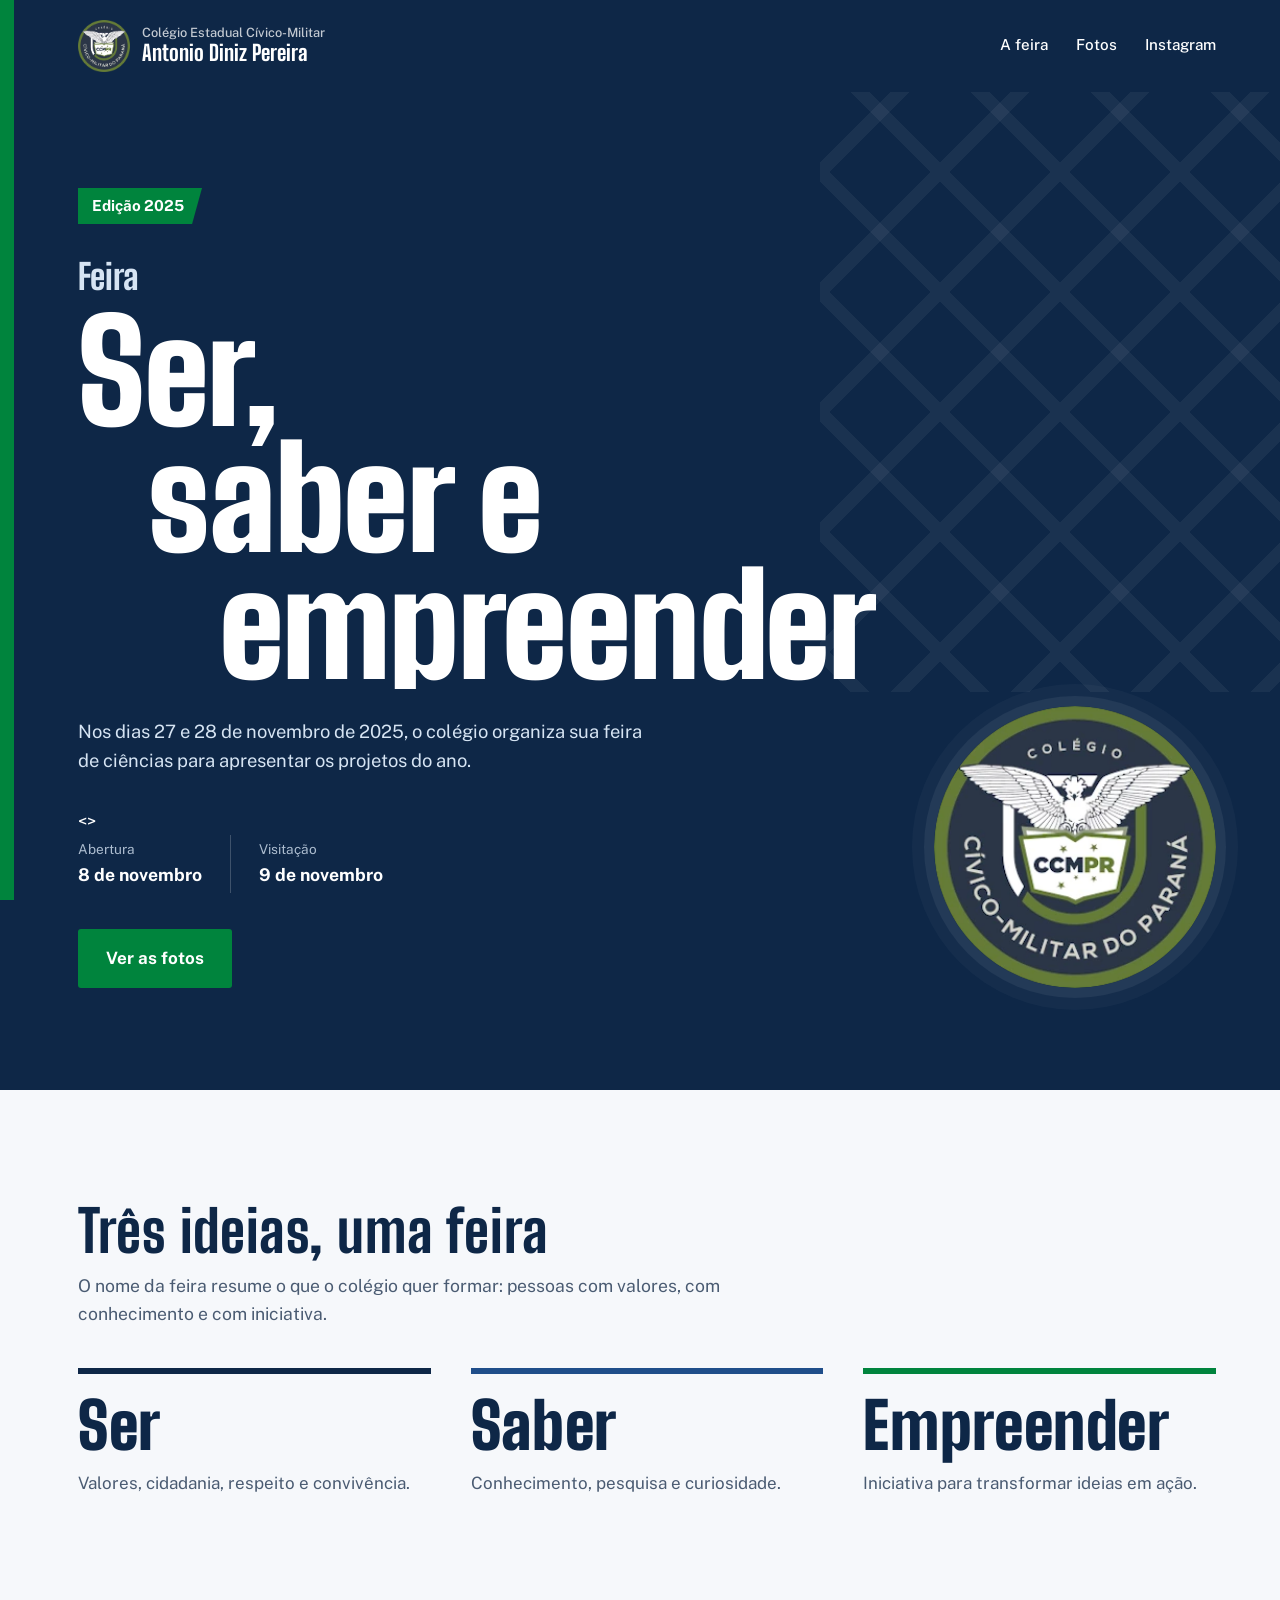
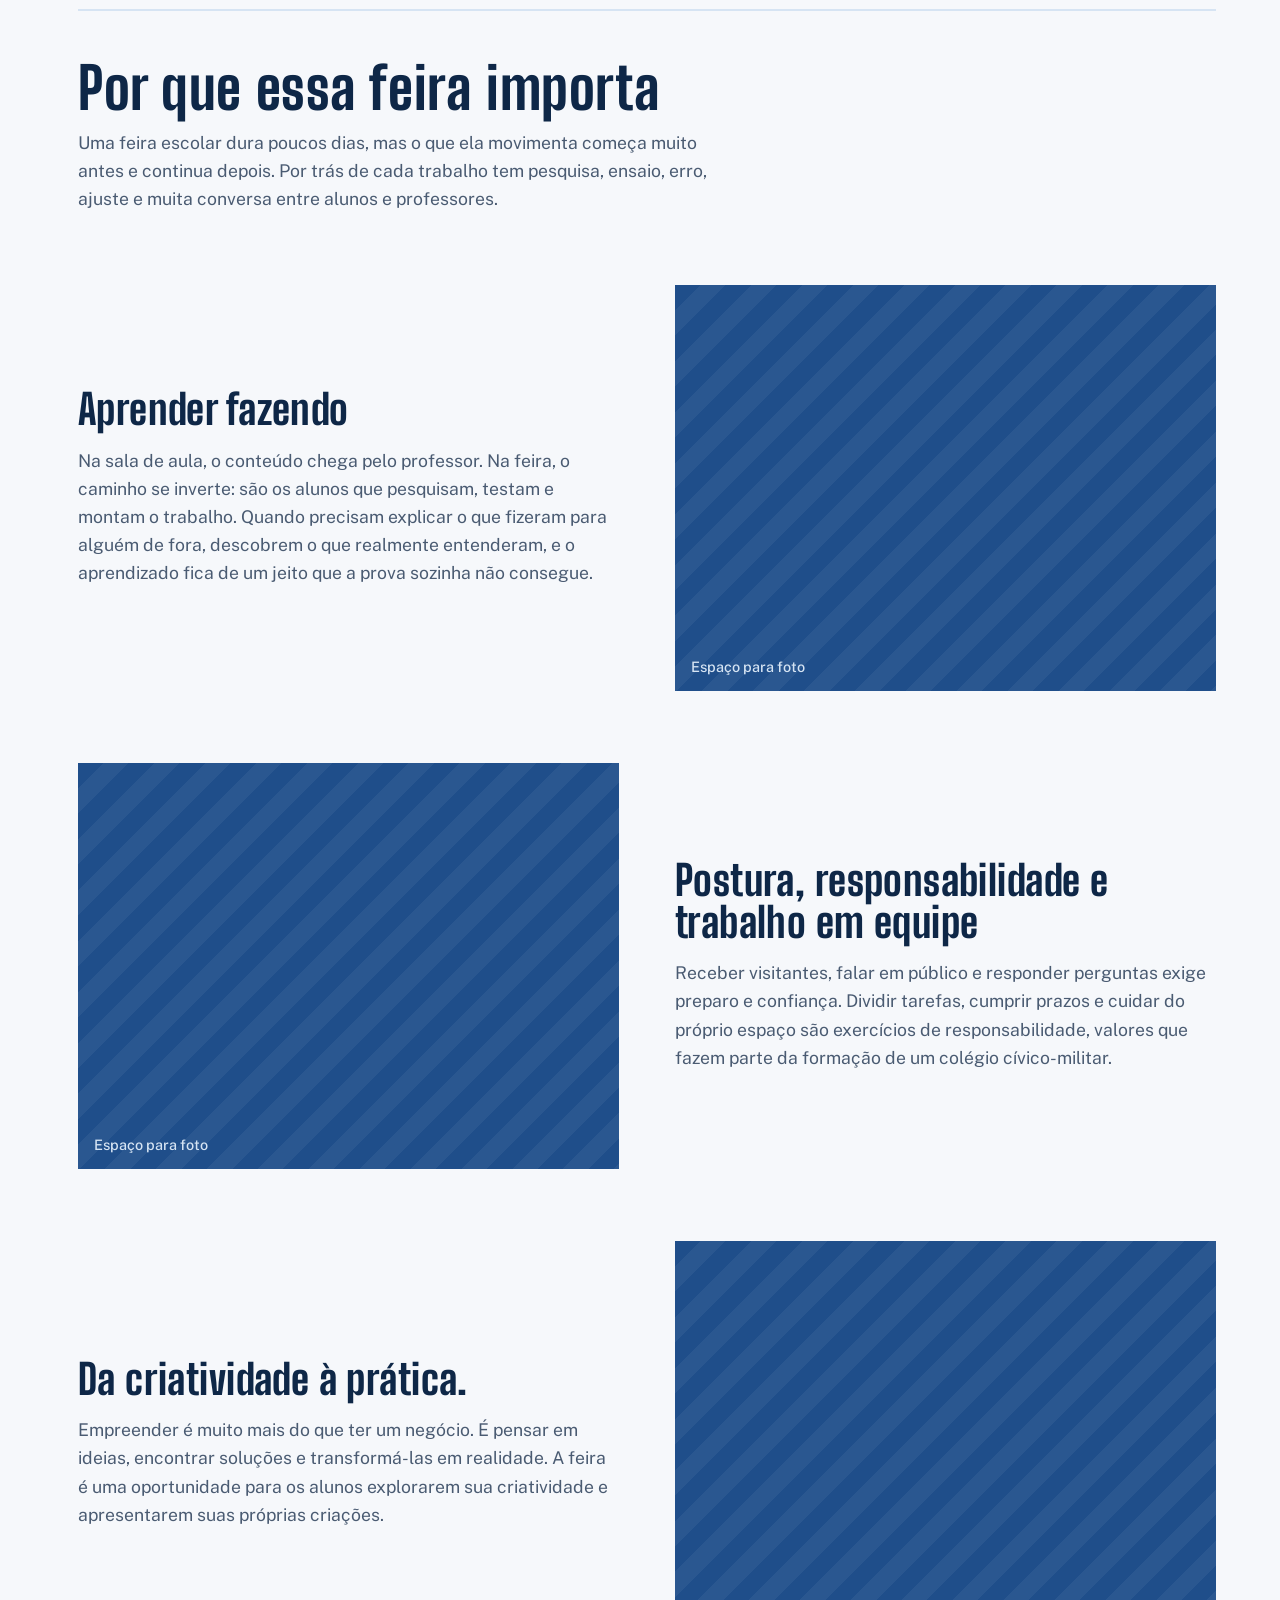
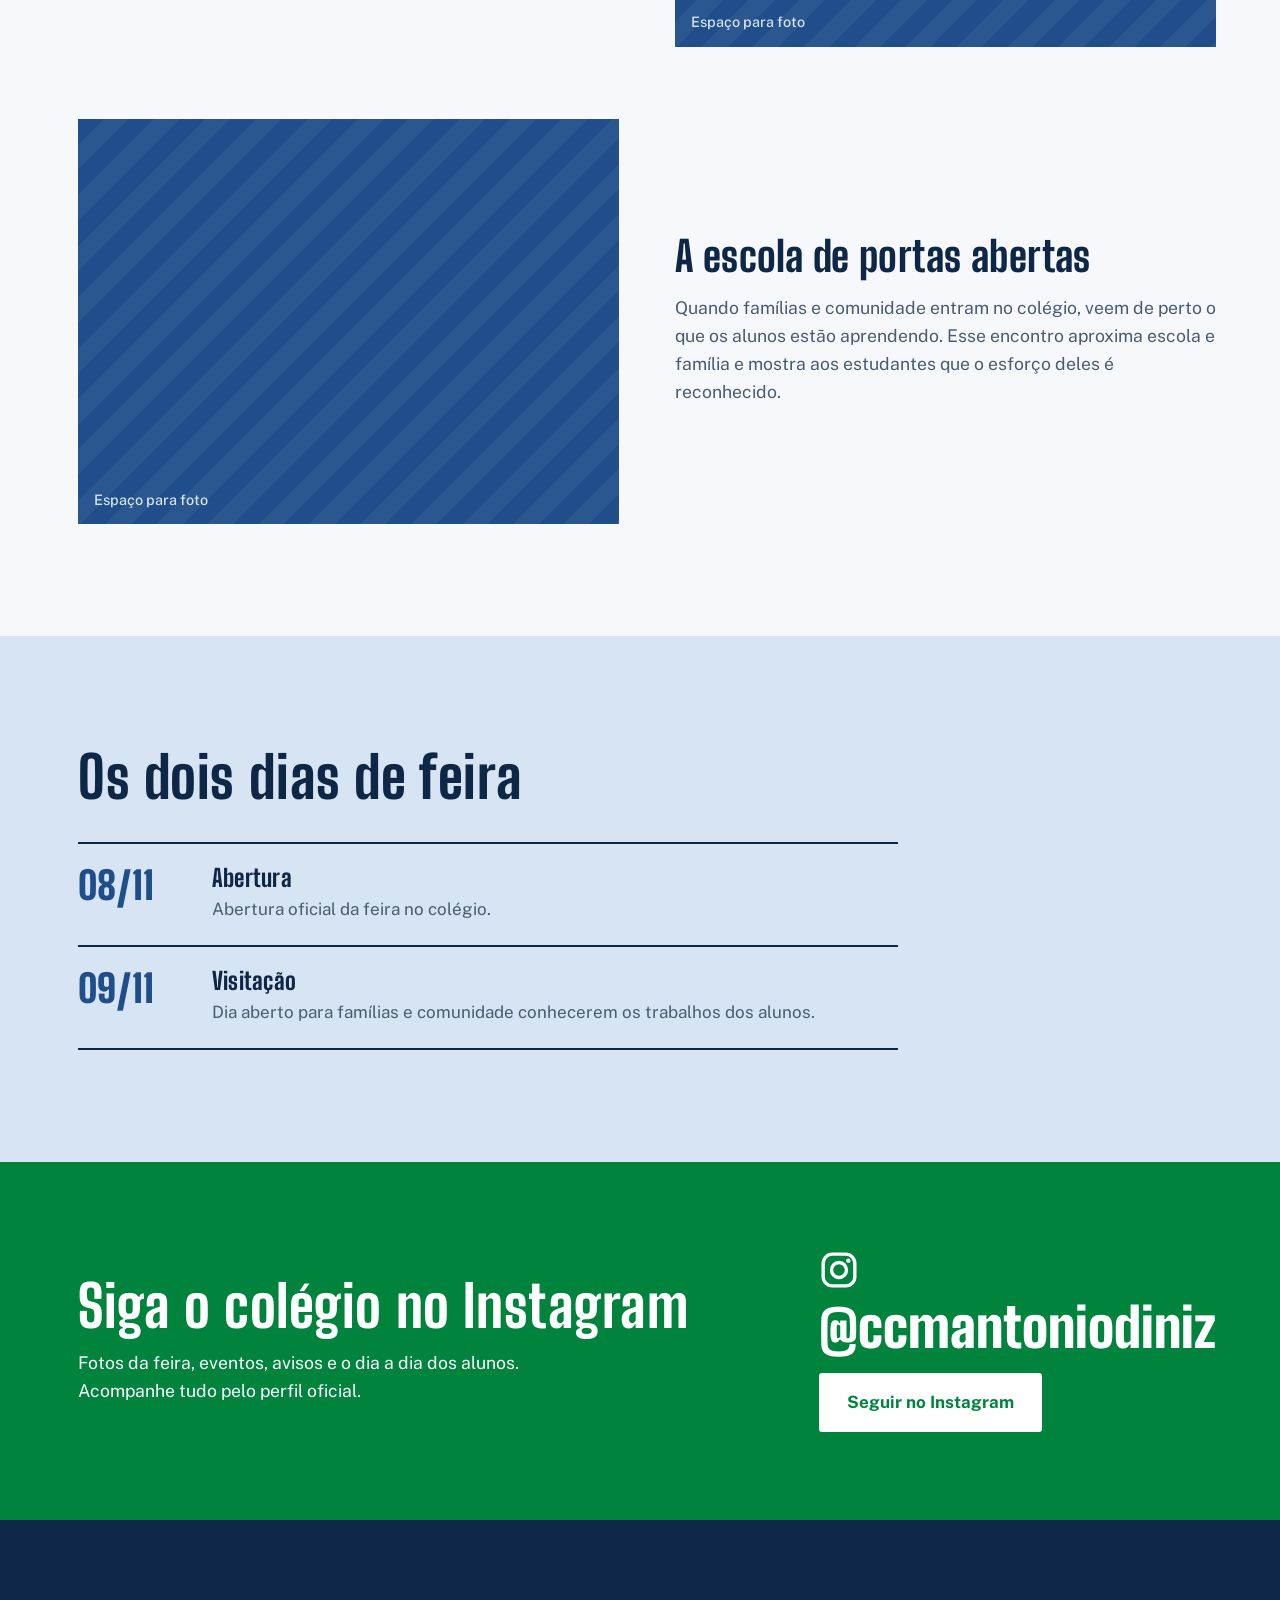
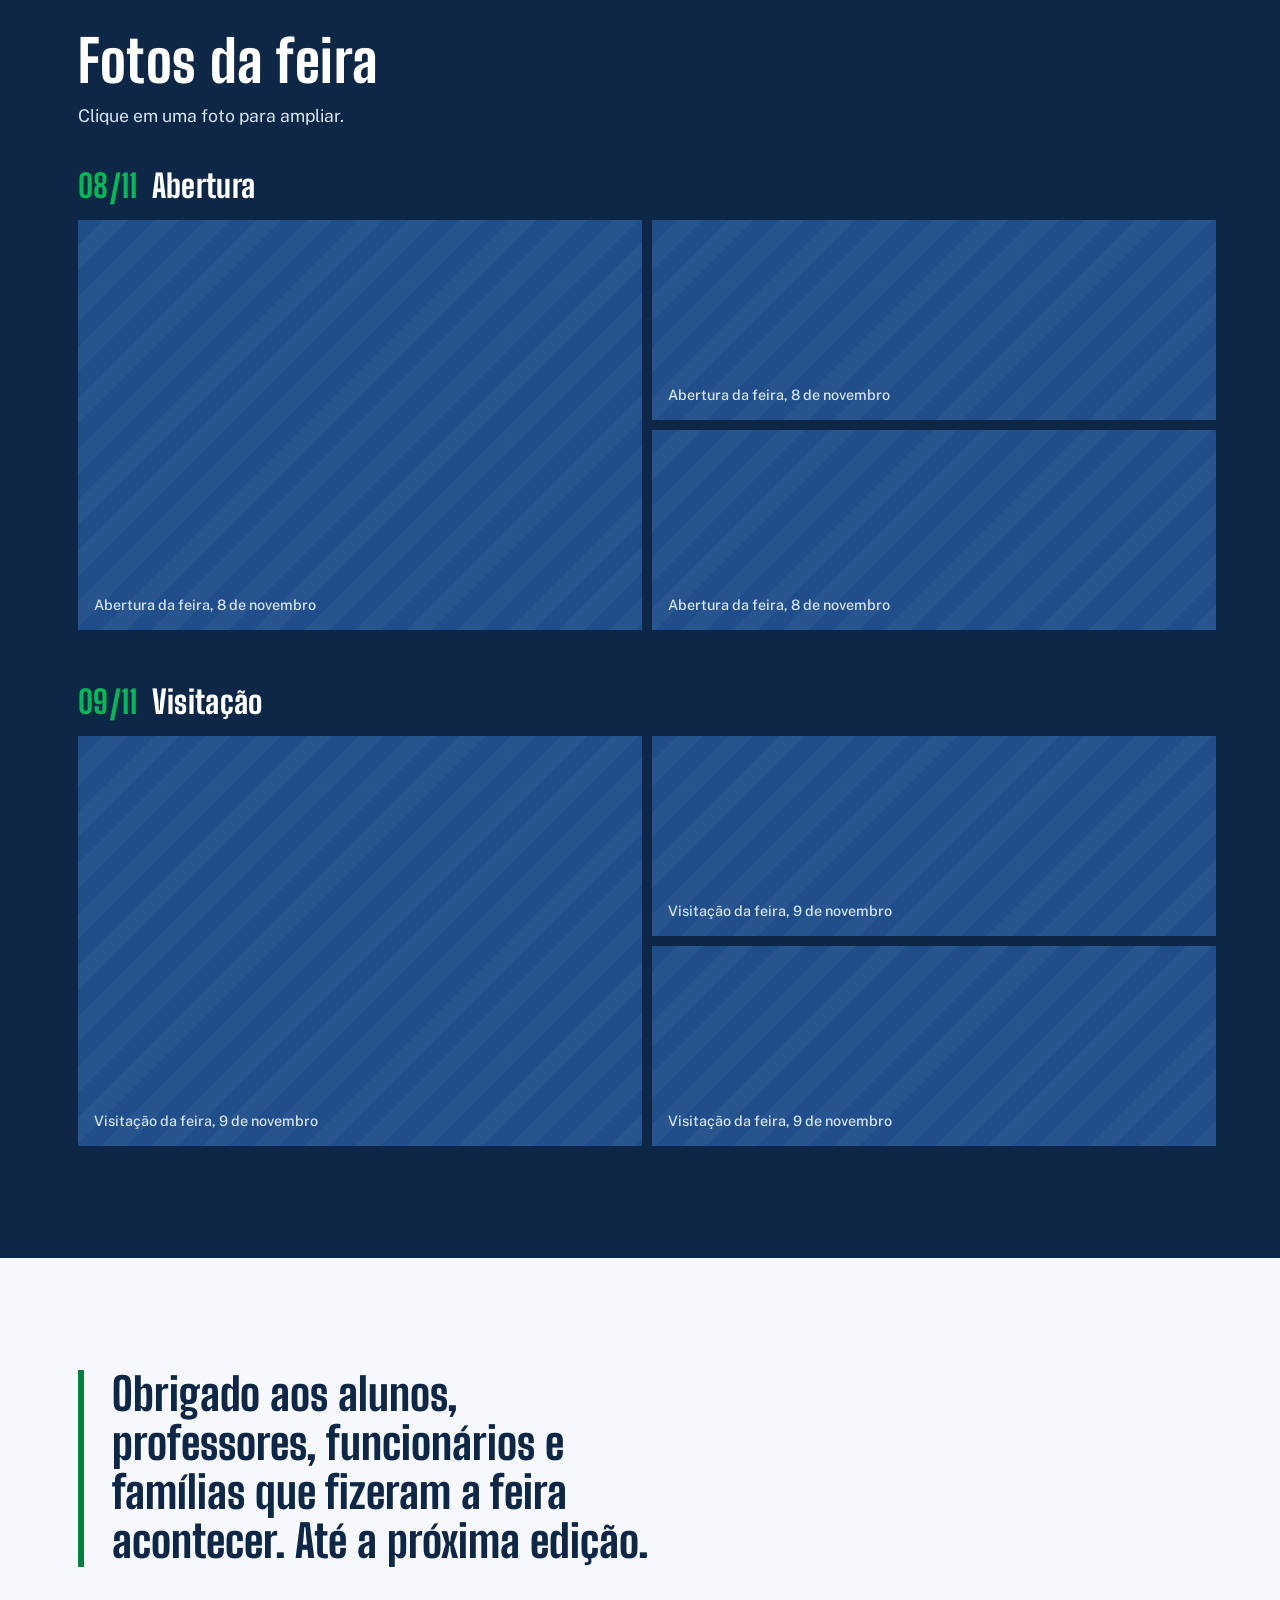
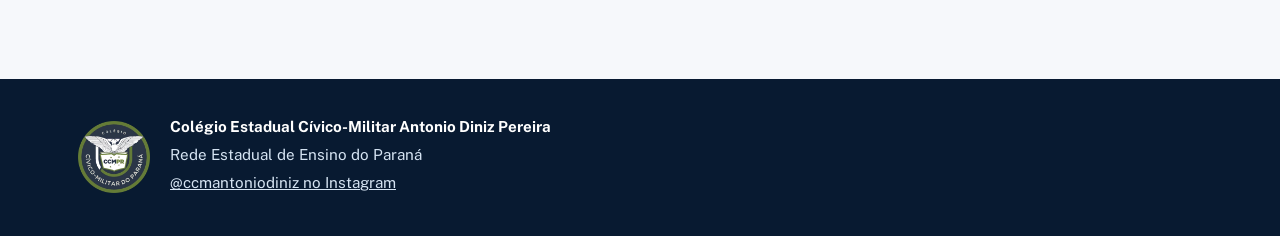
==== index.html @ 0d45ded7 "Merge pull request #6 from daniel22d/main alterei as linhas 103 e 104" ====
<!doctype html>
<html lang="pt-BR">
<head>
  <meta charset="utf-8">
  <meta name="viewport" content="width=device-width, initial-scale=1">
  <title>Feira Ser, Saber e Empreender 2025</title>
  <meta name="description" content="Fotos e memórias da Feira Ser, Saber e Empreender 2025 do Colégio Estadual Cívico-Militar Antonio Diniz Pereira, realizada em 8 e 9 de novembro.">
  <link rel="preconnect" href="https://fonts.googleapis.com">
  <link rel="preconnect" href="https://fonts.gstatic.com" crossorigin>
  <link href="https://fonts.googleapis.com/css2?family=Big+Shoulders+Display:wght@600;800;900&family=Public+Sans:wght@400;500;700&display=swap" rel="stylesheet">
  <link rel="icon" href="img/brasao.webp" type="image/webp">
  <link rel="stylesheet" href="style.css">
</head>
<body>

  <!-- Faixa verde lateral: a mesma da calça da farda -->
  <div class="faixa" aria-hidden="true"></div>

  <header class="topo">
    <a class="marca" href="#inicio">
      <img class="brasao" src="img/brasao.webp" alt="" width="52" height="52">
      <span class="marca-texto">
        <strong>Colégio Estadual Cívico-Militar</strong>
        <span>Antonio Diniz Pereira</span>
      </span>
    </a>
    <nav aria-label="Seções">
      <a href="#importancia">A feira</a>
      <a href="#galeria">Fotos</a>
      <a href="#instagram">Instagram</a>
    </nav>
  </header>

  <main id="inicio">

    <section class="hero">
      <div class="hero-texto">
        <p class="tarja">Edição 2025</p>
        <p class="hero-pre">Feira</p>
        <h1 aria-label="Ser, saber e empreender">
          <span>Ser,</span>
          <span>saber e</span>
          <span>empreender</span>
        </h1>
        <p class="lead">Nos dias 27 e 28 de novembro de 2025, o colégio organiza sua feira de ciências para apresentar os projetos do ano.</p>
        <>
        <dl class="dados">
          <div><dt>Abertura</dt><dd>8 de novembro</dd></div>
          <div><dt>Visitação</dt><dd>9 de novembro</dd></div>
        </dl>
        <div class="acoes">
          <a class="btn btn-principal" href="#galeria">Ver as fotos</a>
        </div>
      </div>

      <img class="hero-brasao" src="img/brasao.webp" alt="Brasão dos Colégios Cívico-Militares do Paraná" width="270" height="270">
    </section>

    <section class="tema" id="tema">
      <h2>Três ideias, uma feira</h2>
      <p class="secao-intro">O nome da feira resume o que o colégio quer formar: pessoas com valores, com conhecimento e com iniciativa.</p>
      <div class="pilares">
        <article class="pilar">
          <h3>Ser</h3>
          <p>Valores, cidadania, respeito e convivência.</p>
        </article>
        <article class="pilar">
          <h3>Saber</h3>
          <p>Conhecimento, pesquisa e curiosidade.</p>
        </article>
        <article class="pilar">
          <h3>Empreender</h3>
          <p>Iniciativa para transformar ideias em ação.</p>
        </article>
      </div>
    </section>

    <section class="importancia" id="importancia">
      <h2>Por que essa feira importa</h2>
      <p class="secao-intro">Uma feira escolar dura poucos dias, mas o que ela movimenta começa muito antes e continua depois. Por trás de cada trabalho tem pesquisa, ensaio, erro, ajuste e muita conversa entre alunos e professores.</p>

      <div class="historia">
        <div class="historia-texto">
          <h3>Aprender fazendo</h3>
          <p>Na sala de aula, o conteúdo chega pelo professor. Na feira, o caminho se inverte: são os alunos que pesquisam, testam e montam o trabalho. Quando precisam explicar o que fizeram para alguém de fora, descobrem o que realmente entenderam, e o aprendizado fica de um jeito que a prova sozinha não consegue.</p>
        </div>
        <figure class="historia-foto sem-foto">
          <img data-src="fotos/feira-1.jpg" alt="Alunos durante a feira">
        </figure>
      </div>

      <div class="historia">
        <div class="historia-texto">
          <h3>Postura, responsabilidade e trabalho em equipe</h3>
          <p>Receber visitantes, falar em público e responder perguntas exige preparo e confiança. Dividir tarefas, cumprir prazos e cuidar do próprio espaço são exercícios de responsabilidade, valores que fazem parte da formação de um colégio cívico-militar.</p>
        </div>
        <figure class="historia-foto sem-foto">
          <img data-src="fotos/feira-2.jpg" alt="Alunos apresentando trabalhos na feira">
        </figure>
      </div>

      <div class="historia">
        <div class="historia-texto">
          <h3>Da criatividade à prática.</h3>
          <p>Empreender é muito mais do que ter um negócio. É pensar em ideias, encontrar soluções e transformá-las em realidade. A feira é uma oportunidade para os alunos explorarem sua criatividade e apresentarem suas próprias criações.</p>
        </div>
        <figure class="historia-foto sem-foto">
          <img data-src="fotos/feira-3.jpg" alt="Trabalho dos alunos exposto na feira">
        </figure>
      </div>

      <div class="historia">
        <div class="historia-texto">
          <h3>A escola de portas abertas</h3>
          <p>Quando famílias e comunidade entram no colégio, veem de perto o que os alunos estão aprendendo. Esse encontro aproxima escola e família e mostra aos estudantes que o esforço deles é reconhecido.</p>
        </div>
        <figure class="historia-foto sem-foto">
          <img data-src="fotos/feira-4.jpg" alt="Visitantes na feira">
        </figure>
      </div>
    </section>

    <section class="dias" id="dias">
      <h2>Os dois dias de feira</h2>
      <ol class="linha-tempo">
        <li>
          <time datetime="2025-11-08">08/11</time>
          <div><h3>Abertura</h3><p>Abertura oficial da feira no colégio.</p></div>
        </li>
        <li>
          <time datetime="2025-11-09">09/11</time>
          <div><h3>Visitação</h3><p>Dia aberto para famílias e comunidade conhecerem os trabalhos dos alunos.</p></div>
        </li>
      </ol>
    </section>

    <section class="instagram" id="instagram">
      <div class="instagram-texto">
        <h2>Siga o colégio no Instagram</h2>
        <p>Fotos da feira, eventos, avisos e o dia a dia dos alunos. Acompanhe tudo pelo perfil oficial.</p>
      </div>
      <a class="instagram-perfil" href="https://www.instagram.com/ccmantoniodiniz/" target="_blank" rel="noopener">
        <svg aria-hidden="true" viewBox="0 0 24 24" width="40" height="40"><rect x="2.5" y="2.5" width="19" height="19" rx="5.5" fill="none" stroke="currentColor" stroke-width="2"/><circle cx="12" cy="12" r="4.5" fill="none" stroke="currentColor" stroke-width="2"/><circle cx="17.6" cy="6.4" r="1.3" fill="currentColor"/></svg>
        <span class="instagram-arroba">@ccmantoniodiniz</span>
        <span class="btn btn-claro">Seguir no Instagram</span>
      </a>
    </section>

    <section class="galeria" id="galeria">
      <h2>Fotos da feira</h2>
      <p class="secao-intro">Clique em uma foto para ampliar.</p>

      <!-- Para adicionar fotos: salve em "fotos/" e copie um <li> mudando o nome do arquivo -->
      <div class="galeria-dia">
        <h3><time datetime="2025-11-08">08/11</time> Abertura</h3>
        <ul class="fotos">
          <li class="sem-foto"><button type="button"><img data-src="fotos/abertura-1.jpg" alt="Abertura da feira, 8 de novembro"></button></li>
          <li class="sem-foto"><button type="button"><img data-src="fotos/abertura-2.jpg" alt="Abertura da feira, 8 de novembro"></button></li>
          <li class="sem-foto"><button type="button"><img data-src="fotos/abertura-3.jpg" alt="Abertura da feira, 8 de novembro"></button></li>
        </ul>
      </div>

      <div class="galeria-dia">
        <h3><time datetime="2025-11-09">09/11</time> Visitação</h3>
        <ul class="fotos">
          <li class="sem-foto"><button type="button"><img data-src="fotos/visitacao-1.jpg" alt="Visitação da feira, 9 de novembro"></button></li>
          <li class="sem-foto"><button type="button"><img data-src="fotos/visitacao-2.jpg" alt="Visitação da feira, 9 de novembro"></button></li>
          <li class="sem-foto"><button type="button"><img data-src="fotos/visitacao-3.jpg" alt="Visitação da feira, 9 de novembro"></button></li>
        </ul>
      </div>
    </section>

    <section class="recado">
      <p class="obrigado">Obrigado aos alunos, professores, funcionários e famílias que fizeram a feira acontecer. Até a próxima edição.</p>
    </section>

  </main>

  <footer class="rodape">
    <img class="rodape-brasao" src="img/brasao.webp" alt="" width="72" height="72">
    <div>
      <p><strong>Colégio Estadual Cívico-Militar Antonio Diniz Pereira</strong></p>
      <p>Rede Estadual de Ensino do Paraná</p>
      <p><a href="https://www.instagram.com/ccmantoniodiniz/" target="_blank" rel="noopener">@ccmantoniodiniz no Instagram</a></p>
    </div>
  </footer>

  <dialog class="ampliar" id="ampliar">
    <img src="" alt="">
    <p class="ampliar-legenda"></p>
    <button type="button" class="ampliar-fechar" aria-label="Fechar foto">×</button>
  </dialog>

  <script src="script.js"></script>
</body>
</html>
---- style.css ----
/* Paleta tirada da farda dos colégios cívico-militares do Paraná */
:root {
  --marinho: #0E2747;      /* farda / calça */
  --azul: #1F4E8A;         /* azul institucional */
  --azul-claro: #D6E4F3;   /* camisa */
  --verde: #00843D;        /* faixa da calça / bandeira do PR */
  --dourado: #C8A23A;      /* insígnias, uso mínimo */
  --branco: #F6F8FB;
  --texto: #14243A;
  --texto-suave: #4A5B72;

  --display: "Big Shoulders Display", "Arial Narrow", sans-serif;
  --corpo: "Public Sans", system-ui, sans-serif;

  --largura: 1180px;
  --faixa-w: 14px;
}

*, *::before, *::after { box-sizing: border-box; }

html { scroll-behavior: smooth; }
@media (prefers-reduced-motion: reduce) {
  html { scroll-behavior: auto; }
  *, *::before, *::after { animation: none !important; transition: none !important; }
}

body {
  margin: 0;
  background: var(--branco);
  color: var(--texto);
  font: 400 1.0625rem/1.6 var(--corpo);
  -webkit-font-smoothing: antialiased;
}

a { color: inherit; }
:focus-visible { outline: 3px solid var(--dourado); outline-offset: 3px; }

h1, h2, h3 { font-family: var(--display); line-height: 1; margin: 0; letter-spacing: .01em; }
h2 { font-size: clamp(2.4rem, 5vw, 3.6rem); font-weight: 800; color: var(--marinho); }
h3 { font-size: 1.5rem; font-weight: 800; }

/* Faixa verde vertical fixa à esquerda */
.faixa {
  position: fixed; inset: 0 auto 0 0;
  width: var(--faixa-w);
  background: var(--verde);
  z-index: 50;
}

main > section, .topo, .rodape {
  padding-left: calc(var(--faixa-w) + clamp(16px, 5vw, 64px));
  padding-right: clamp(16px, 5vw, 64px);
}
main > section > *, .topo, .rodape > * { max-width: var(--largura); }

/* ---------- Topo ---------- */
.topo {
  display: flex; align-items: center; justify-content: space-between; gap: 24px;
  padding-top: 20px; padding-bottom: 20px;
  background: var(--marinho); color: #fff;
  max-width: none;
}
.marca { display: flex; align-items: center; gap: 12px; text-decoration: none; }
.brasao { width: 52px; height: 52px; flex: none; }
.marca-texto { display: grid; line-height: 1.2; }
.marca-texto strong { font-size: .8rem; font-weight: 500; opacity: .75; }
.marca-texto span { font-family: var(--display); font-size: 1.35rem; font-weight: 800; }
.topo nav { display: flex; gap: 28px; }
.topo nav a { text-decoration: none; font-weight: 500; font-size: .95rem; padding: 6px 0; border-bottom: 2px solid transparent; }
.topo nav a:hover { border-color: var(--verde); }

/* ---------- Hero ---------- */
.hero {
  position: relative;
  display: grid; grid-template-columns: 1fr auto; gap: 48px; align-items: end;
  padding-top: clamp(48px, 8vw, 96px); padding-bottom: clamp(56px, 8vw, 104px);
  background: var(--marinho); color: #fff;
  overflow: hidden;
}
/* Divisas (chevrons) ao fundo, referência às insígnias de série */
.hero::before {
  content: ""; position: absolute; right: -60px; top: -40px;
  width: 520px; height: 640px;
  background:
    linear-gradient(135deg, transparent 46%, rgba(255,255,255,.05) 46% 54%, transparent 54%) 0 0 / 120px 120px,
    linear-gradient(225deg, transparent 46%, rgba(255,255,255,.05) 46% 54%, transparent 54%) 0 0 / 120px 120px;
  pointer-events: none;
}
.hero > * { position: relative; min-width: 0; }

/* Tarja: braçadeira com turno e série da farda */
.tarja {
  display: inline-block; margin: 0 0 24px;
  padding: 6px 18px 6px 14px;
  background: var(--verde); color: #fff;
  font-weight: 700; font-size: .95rem;
  clip-path: polygon(0 0, 100% 0, calc(100% - 10px) 100%, 0 100%);
}

.hero h1 {
  font-size: clamp(3.2rem, 11vw, 9rem);
  font-weight: 900;
  line-height: .9;
  letter-spacing: -.01em;
  margin-bottom: 28px;
  animation: entrada .9s cubic-bezier(.2,.7,.2,1) both;
}
@keyframes entrada {
  from { opacity: 0; transform: translateY(24px); clip-path: inset(0 0 100% 0); }
  to   { opacity: 1; transform: none; clip-path: inset(0 0 0 0); }
}
.hero-pre { margin: 0 0 4px; font-family: var(--display); font-weight: 800; font-size: clamp(1.6rem, 3vw, 2.2rem); color: var(--azul-claro); }
/* Linhas em escada, como passos de uma formatura */
.hero h1 span { display: block; }
.hero h1 span:nth-child(2) { padding-left: .5em; }
.hero h1 span:nth-child(3) { padding-left: 1em; }
.lead { max-width: 52ch; font-size: 1.15rem; color: var(--azul-claro); margin: 0 0 32px; }

.dados { display: flex; flex-wrap: wrap; gap: 0; margin: 0 0 36px; }
.dados div { padding: 4px 28px 4px 0; margin-right: 28px; border-right: 1px solid rgba(255,255,255,.2); }
.dados div:last-child { border: 0; margin: 0; }
.dados dt { font-size: .85rem; color: var(--azul-claro); opacity: .8; }
.dados dd { margin: 0; font-weight: 700; font-size: 1.1rem; }

.acoes { display: flex; flex-wrap: wrap; gap: 12px; }
.btn {
  display: inline-block; padding: 14px 26px;
  font-weight: 700; text-decoration: none; border-radius: 3px;
  border: 2px solid transparent;
  transition: background .15s, color .15s;
}
.btn-principal { background: var(--verde); color: #fff; }
.btn-principal:hover { background: #006B31; }
.btn-linha { border-color: rgba(255,255,255,.5); color: #fff; }
.btn-linha:hover { background: #fff; color: var(--marinho); }

/* Brasão grande no hero */
.hero-brasao {
  width: clamp(180px, 22vw, 300px); height: auto;
  border-radius: 50%;
  box-shadow: 0 0 0 10px rgba(255,255,255,.06), 0 0 0 22px rgba(255,255,255,.03);
}

/* ---------- Tema ---------- */
.tema { padding-top: clamp(64px, 9vw, 112px); padding-bottom: clamp(64px, 9vw, 112px); }
.secao-intro { color: var(--texto-suave); margin: 12px 0 40px; max-width: 60ch; font-size: 1.1rem; }
.pilares { display: grid; grid-template-columns: repeat(3, 1fr); gap: 0 40px; }
.pilar { border-top: 6px solid var(--marinho); padding-top: 20px; }
.pilar:nth-child(2) { border-color: var(--azul); }
.pilar:nth-child(3) { border-color: var(--verde); }
.pilar h3 { font-size: clamp(2.6rem, 5vw, 4rem); font-weight: 900; color: var(--marinho); margin-bottom: 12px; }
.pilar p { margin: 0; color: var(--texto-suave); max-width: 38ch; }

/* ---------- Importância: texto intercalado com fotos ---------- */
.importancia { padding-top: 0; padding-bottom: clamp(64px, 9vw, 112px); }
.importancia > h2 { padding-top: clamp(24px, 4vw, 48px); border-top: 2px solid var(--azul-claro); }
.historia {
  display: grid; grid-template-columns: 1fr 1fr; gap: 56px; align-items: center;
  margin-top: clamp(40px, 6vw, 72px);
}
/* Alterna o lado da foto a cada trecho */
.historia:nth-of-type(even) .historia-texto { order: 2; }
.historia-texto h3 { font-size: clamp(1.9rem, 3.4vw, 2.6rem); color: var(--marinho); margin-bottom: 16px; }
.historia-texto p { margin: 0; color: var(--texto-suave); font-size: 1.1rem; max-width: 54ch; }
.historia-foto { margin: 0; aspect-ratio: 4 / 3; background: var(--azul); overflow: hidden; position: relative; }
.historia-foto img { width: 100%; height: 100%; object-fit: cover; display: block; }
.historia-foto.sem-foto {
  background:
    repeating-linear-gradient(135deg, transparent 0 18px, rgba(255,255,255,.05) 18px 36px),
    var(--azul);
}
.historia-foto.sem-foto img { display: none; }
.historia-foto.sem-foto::after {
  content: "Espaço para foto";
  position: absolute; left: 16px; bottom: 14px;
  color: var(--azul-claro); font: 500 .9rem/1.4 var(--corpo);
}

/* ---------- Chamada do Instagram ---------- */
.instagram {
  background: var(--verde); color: #fff;
  padding-top: clamp(56px, 7vw, 88px); padding-bottom: clamp(56px, 7vw, 88px);
  display: grid; grid-template-columns: 1fr auto; gap: 40px; align-items: center;
}
.instagram h2 { color: #fff; margin-bottom: 14px; }
.instagram p { margin: 0; max-width: 46ch; font-size: 1.1rem; }
.instagram-perfil {
  display: grid; justify-items: start; gap: 10px;
  text-decoration: none; color: #fff;
}
.instagram-arroba { font-family: var(--display); font-weight: 900; font-size: clamp(2rem, 4.4vw, 3.4rem); line-height: 1; }
.btn-claro { background: #fff; color: var(--verde); margin-top: 8px; }
.instagram-perfil:hover .btn-claro { background: var(--marinho); color: #fff; }

/* ---------- Os dois dias ---------- */
.dias {
  background: var(--azul-claro);
  padding-top: clamp(64px, 9vw, 112px); padding-bottom: clamp(64px, 9vw, 112px);
}
.dias h2 { margin-bottom: 36px; }
.linha-tempo { list-style: none; margin: 0; padding: 0; max-width: 820px; }
.linha-tempo li {
  display: grid; grid-template-columns: 110px 1fr; gap: 24px;
  padding: 22px 0; border-top: 2px solid var(--marinho);
}
.linha-tempo li:last-child { border-bottom: 2px solid var(--marinho); }
.linha-tempo time { font-family: var(--display); font-weight: 900; font-size: 2.4rem; line-height: 1; color: var(--azul); }
.linha-tempo h3 { color: var(--marinho); margin-bottom: 6px; }
.linha-tempo p { margin: 0; color: var(--texto-suave); }

/* ---------- Galeria ---------- */
.galeria {
  background: var(--marinho); color: #fff;
  padding-top: clamp(64px, 9vw, 112px); padding-bottom: clamp(64px, 9vw, 112px);
}
.galeria h2 { color: #fff; }
.galeria .secao-intro { color: var(--azul-claro); }
.galeria-dia + .galeria-dia { margin-top: 56px; }
.galeria-dia h3 { font-size: 2rem; margin-bottom: 18px; display: flex; align-items: baseline; gap: 14px; }
.galeria-dia h3 time { color: var(--verde); filter: brightness(1.4); }
.fotos {
  list-style: none; margin: 0; padding: 0;
  display: grid; grid-template-columns: repeat(4, 1fr); grid-auto-rows: 200px; gap: 10px;
}
/* A primeira foto de cada dia ganha destaque */
.fotos li:first-child { grid-column: span 2; grid-row: span 2; }
.fotos li:nth-child(n+2) { grid-column: span 2; }
.fotos button {
  display: block; width: 100%; height: 100%; padding: 0; border: 0;
  background: var(--azul); cursor: zoom-in; overflow: hidden;
}
.fotos img { width: 100%; height: 100%; object-fit: cover; display: block; transition: transform .3s; }
.fotos button:hover img { transform: scale(1.04); }
/* Espaço reservado enquanto não há foto */
.sem-foto button {
  cursor: default; position: relative;
  background:
    repeating-linear-gradient(135deg, transparent 0 18px, rgba(255,255,255,.04) 18px 36px),
    var(--azul);
}
.sem-foto img { display: none; }
.sem-foto button::after {
  content: attr(data-legenda);
  position: absolute; left: 16px; right: 16px; bottom: 14px;
  text-align: left; color: var(--azul-claro); font: 500 .9rem/1.4 var(--corpo);
}

.ampliar {
  border: 0; padding: 0; background: transparent; max-width: min(1100px, 92vw);
  overflow: visible;
}
.ampliar::backdrop { background: rgba(8, 26, 49, .92); }
.ampliar img { display: block; max-width: 100%; max-height: 80vh; margin: 0 auto; }
.ampliar-legenda { color: #fff; text-align: center; margin: 12px 0 0; }
.ampliar-fechar {
  position: absolute; top: -48px; right: 0;
  width: 40px; height: 40px; border: 0; cursor: pointer;
  background: var(--verde); color: #fff; font-size: 1.6rem; line-height: 1;
}

/* ---------- Recado final ---------- */
.recado { padding-top: clamp(64px, 9vw, 112px); padding-bottom: clamp(64px, 9vw, 112px); }
.obrigado {
  margin: 0; max-width: 28ch;
  font-family: var(--display); font-weight: 800;
  font-size: clamp(1.8rem, 3.6vw, 2.8rem); line-height: 1.1; color: var(--marinho);
  padding-left: 28px; border-left: 6px solid var(--verde);
}

/* ---------- Rodapé ---------- */
.rodape {
  padding-top: 36px; padding-bottom: 36px;
  background: #081A31; color: var(--azul-claro);
  font-size: .95rem;
}
.rodape { display: flex; align-items: center; gap: 20px; }
.rodape-brasao { width: 72px; height: 72px; flex: none; }
.rodape p { margin: 0 0 4px; }
.rodape strong { color: #fff; }

/* ---------- Responsivo ---------- */
@media (max-width: 900px) {
  .hero { grid-template-columns: 1fr; }
  .hero-brasao { display: none; }
  .historia { grid-template-columns: 1fr; gap: 24px; }
  .historia:nth-of-type(even) .historia-texto { order: 0; }
  .instagram { grid-template-columns: 1fr; }
  .pilares { grid-template-columns: 1fr; gap: 40px; }
  .fotos { grid-template-columns: repeat(2, 1fr); grid-auto-rows: 160px; }
  .fotos li:nth-child(n+2) { grid-column: span 1; }
}
@media (max-width: 640px) {
  :root { --faixa-w: 8px; }
  .topo nav { display: none; }
  .dados div { border: 0; margin-right: 0; padding-right: 24px; }
  .hero h1 span:nth-child(2) { padding-left: .3em; }
  .hero h1 span:nth-child(3) { padding-left: .6em; }
  .linha-tempo li { grid-template-columns: 1fr; gap: 6px; }
}
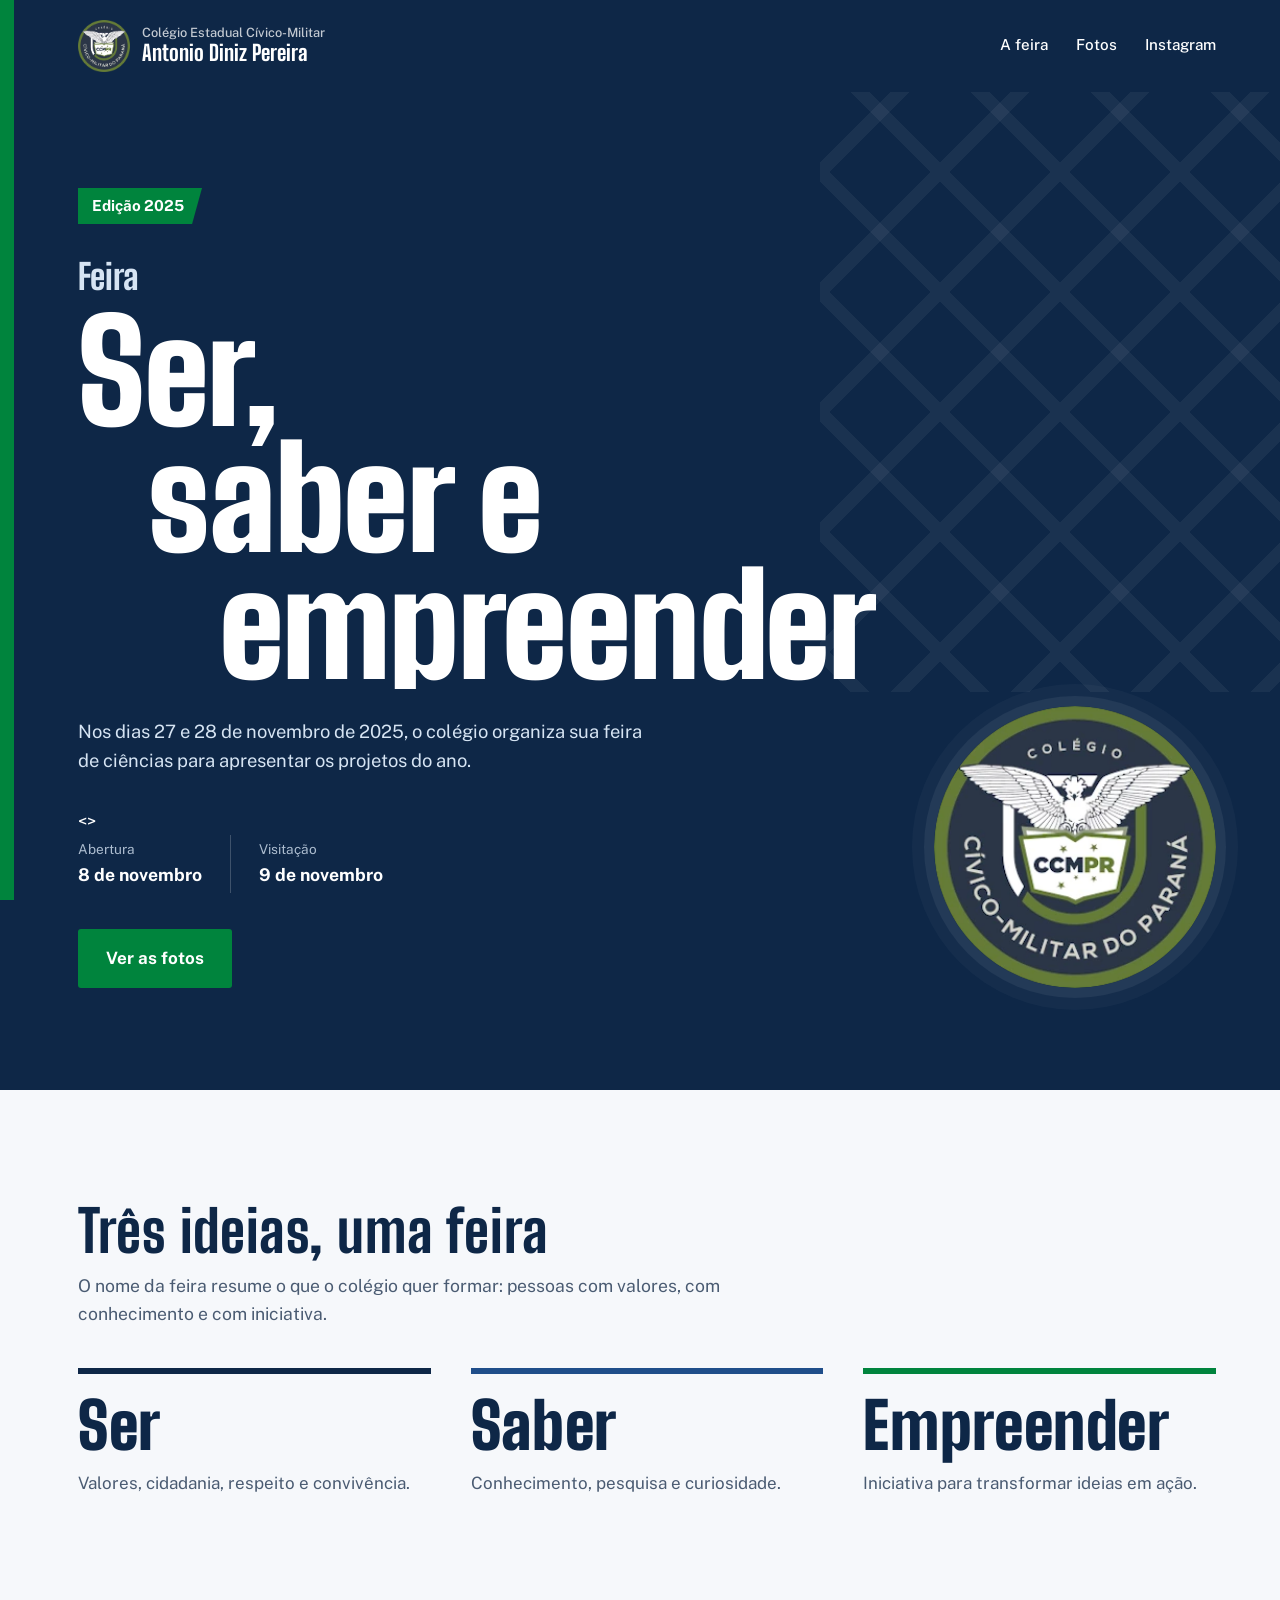
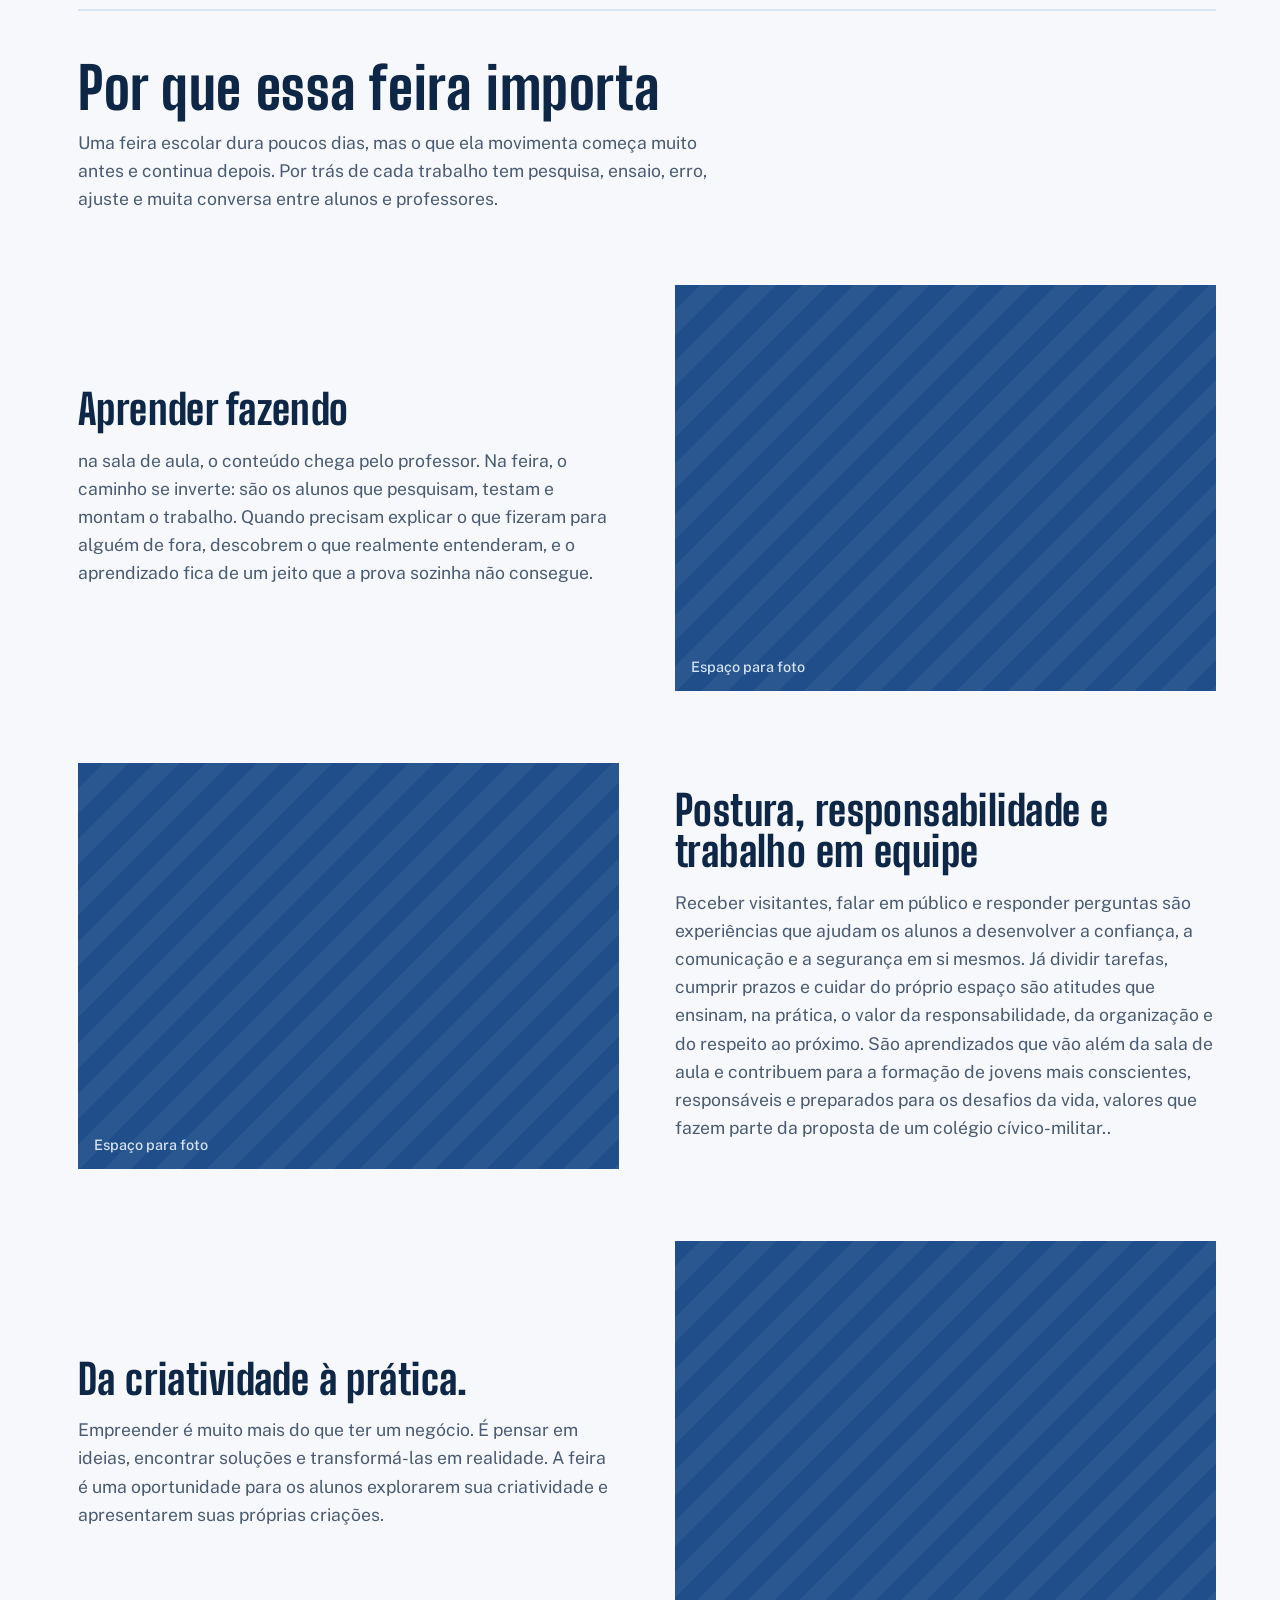
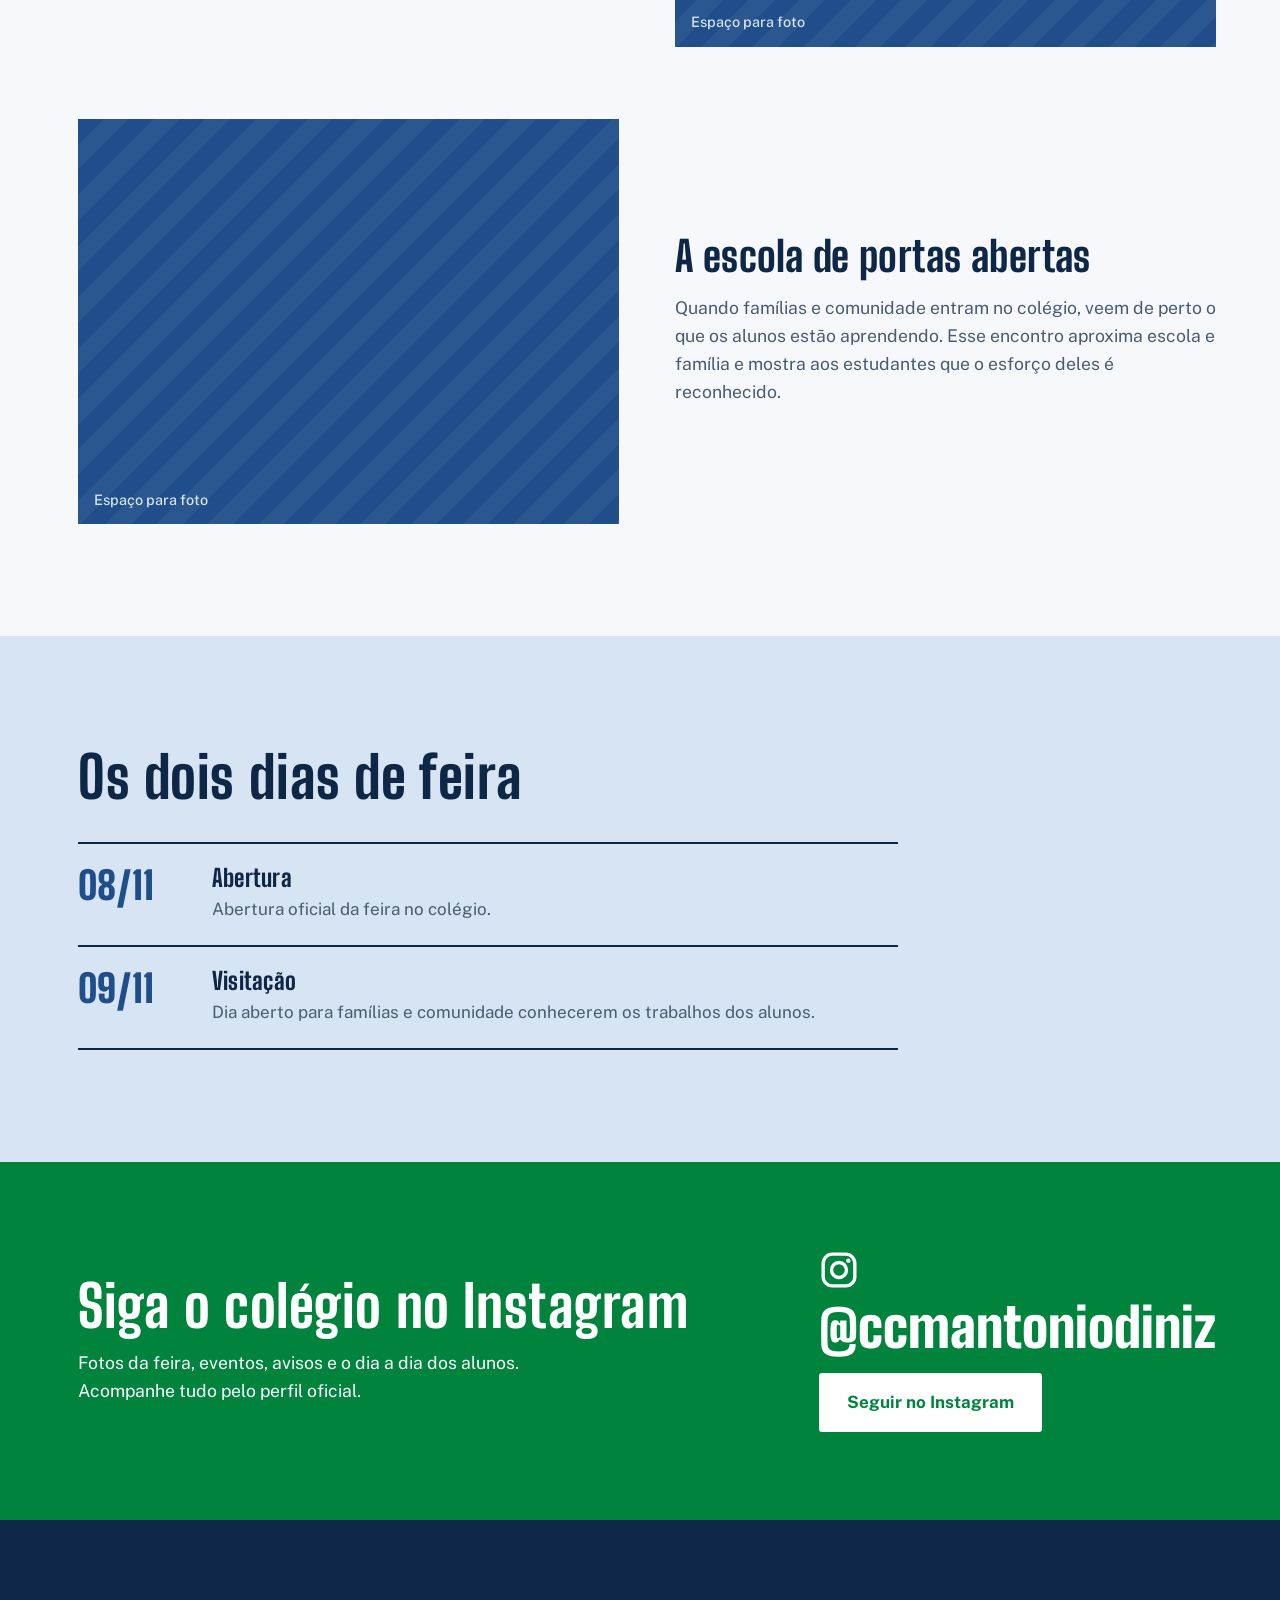
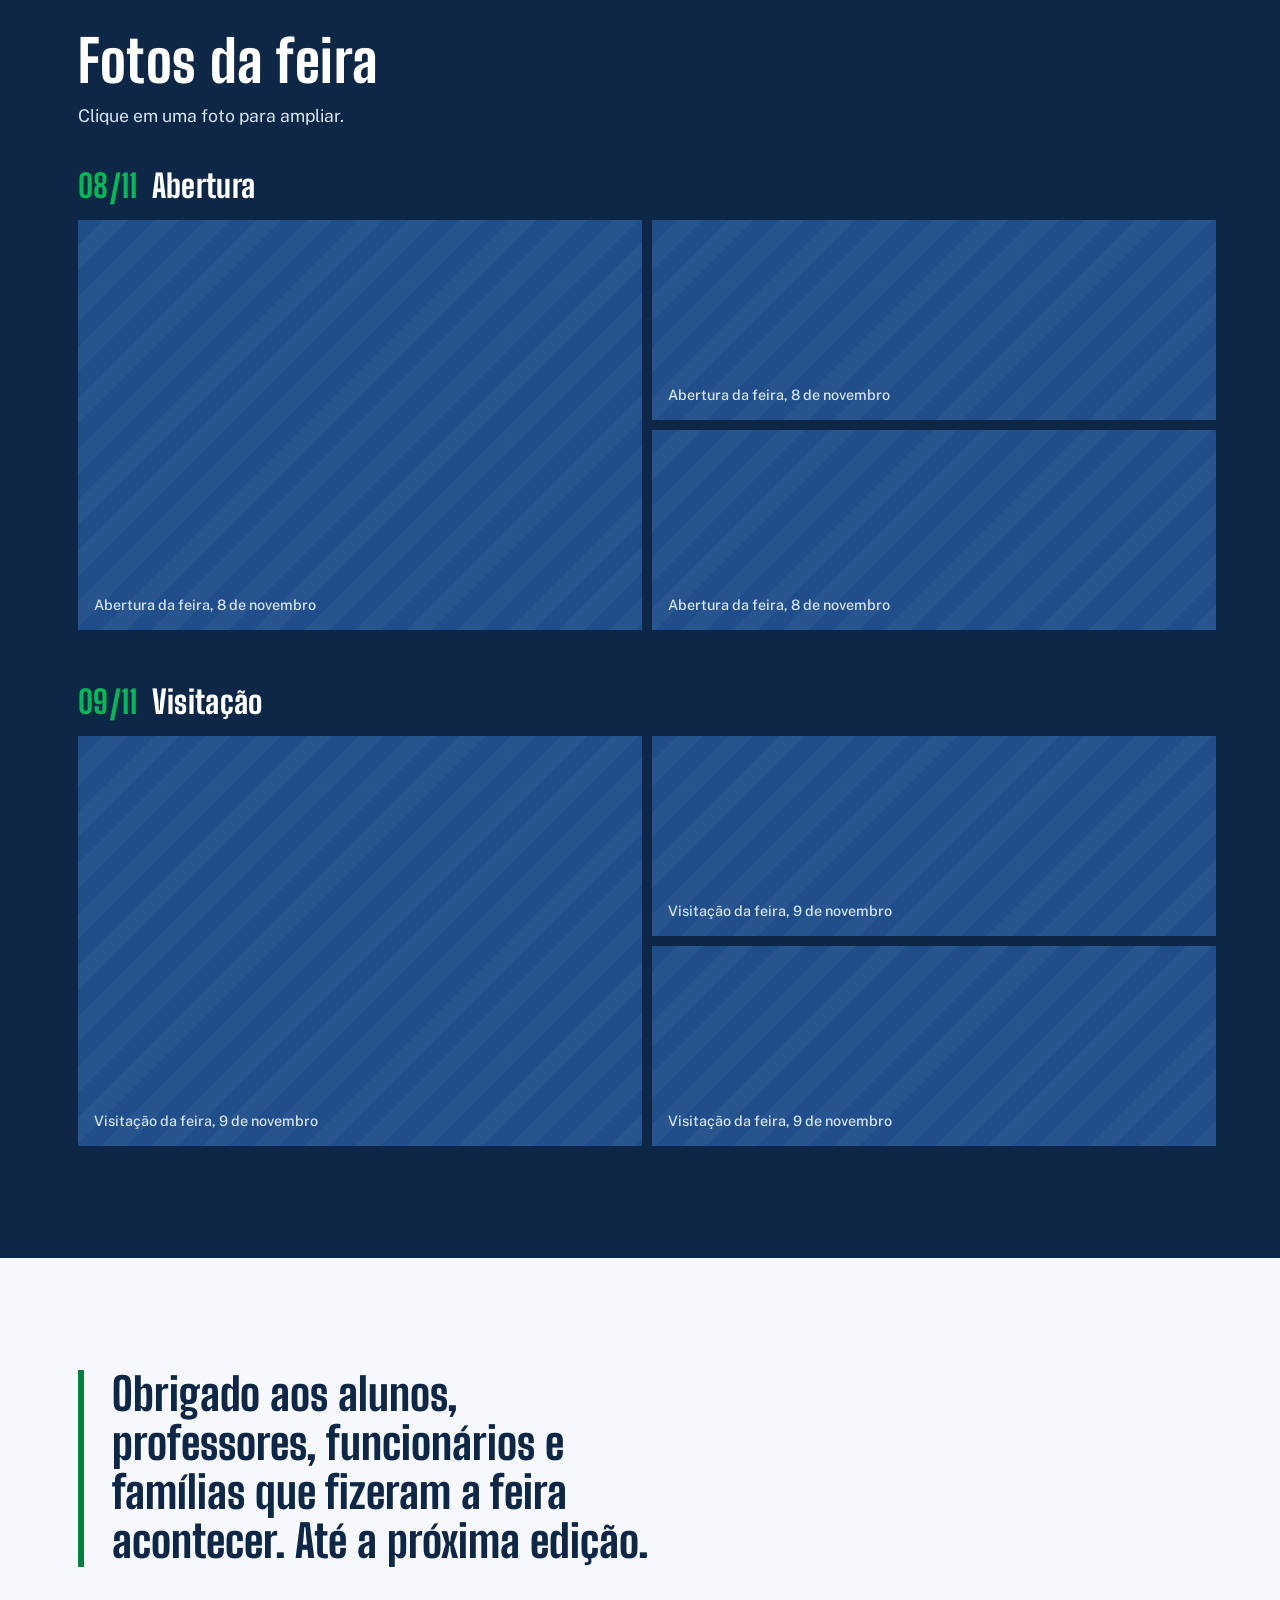
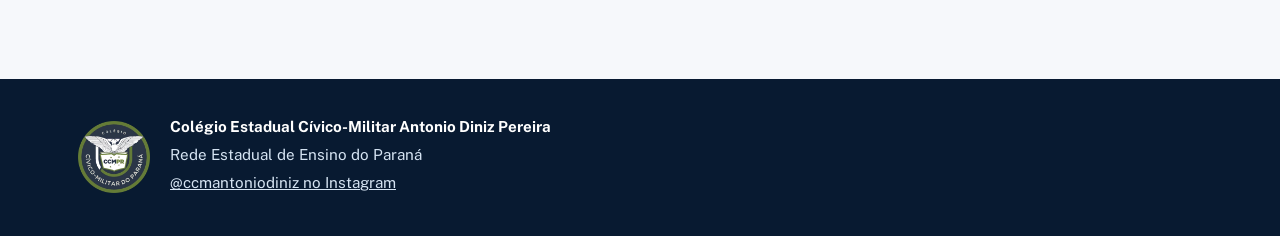
==== commit 81fec1bc: "Merge pull request #5 from sweligton-dot/main mensagen 94" ====
--- a/index.html
+++ b/index.html
@@ -82,7 +82,7 @@
       <div class="historia">
         <div class="historia-texto">
           <h3>Aprender fazendo</h3>
-          <p>Na sala de aula, o conteúdo chega pelo professor. Na feira, o caminho se inverte: são os alunos que pesquisam, testam e montam o trabalho. Quando precisam explicar o que fizeram para alguém de fora, descobrem o que realmente entenderam, e o aprendizado fica de um jeito que a prova sozinha não consegue.</p>
+          <p>na sala de aula, o conteúdo chega pelo professor. Na feira, o caminho se inverte: são os alunos que pesquisam, testam e montam o trabalho. Quando precisam explicar o que fizeram para alguém de fora, descobrem o que realmente entenderam, e o aprendizado fica de um jeito que a prova sozinha não consegue.</p>
         </div>
         <figure class="historia-foto sem-foto">
           <img data-src="fotos/feira-1.jpg" alt="Alunos durante a feira">
@@ -92,7 +92,7 @@
       <div class="historia">
         <div class="historia-texto">
           <h3>Postura, responsabilidade e trabalho em equipe</h3>
-          <p>Receber visitantes, falar em público e responder perguntas exige preparo e confiança. Dividir tarefas, cumprir prazos e cuidar do próprio espaço são exercícios de responsabilidade, valores que fazem parte da formação de um colégio cívico-militar.</p>
+         <p>Receber visitantes, falar em público e responder perguntas são experiências que ajudam os alunos a desenvolver a confiança, a comunicação e a segurança em si mesmos. Já dividir tarefas, cumprir prazos e cuidar do próprio espaço são atitudes que ensinam, na prática, o valor da responsabilidade, da organização e do respeito ao próximo. São aprendizados que vão além da sala de aula e contribuem para a formação de jovens mais conscientes, responsáveis e preparados para os desafios da vida, valores que fazem parte da proposta de um colégio cívico-militar..</p>
         </div>
         <figure class="historia-foto sem-foto">
           <img data-src="fotos/feira-2.jpg" alt="Alunos apresentando trabalhos na feira">
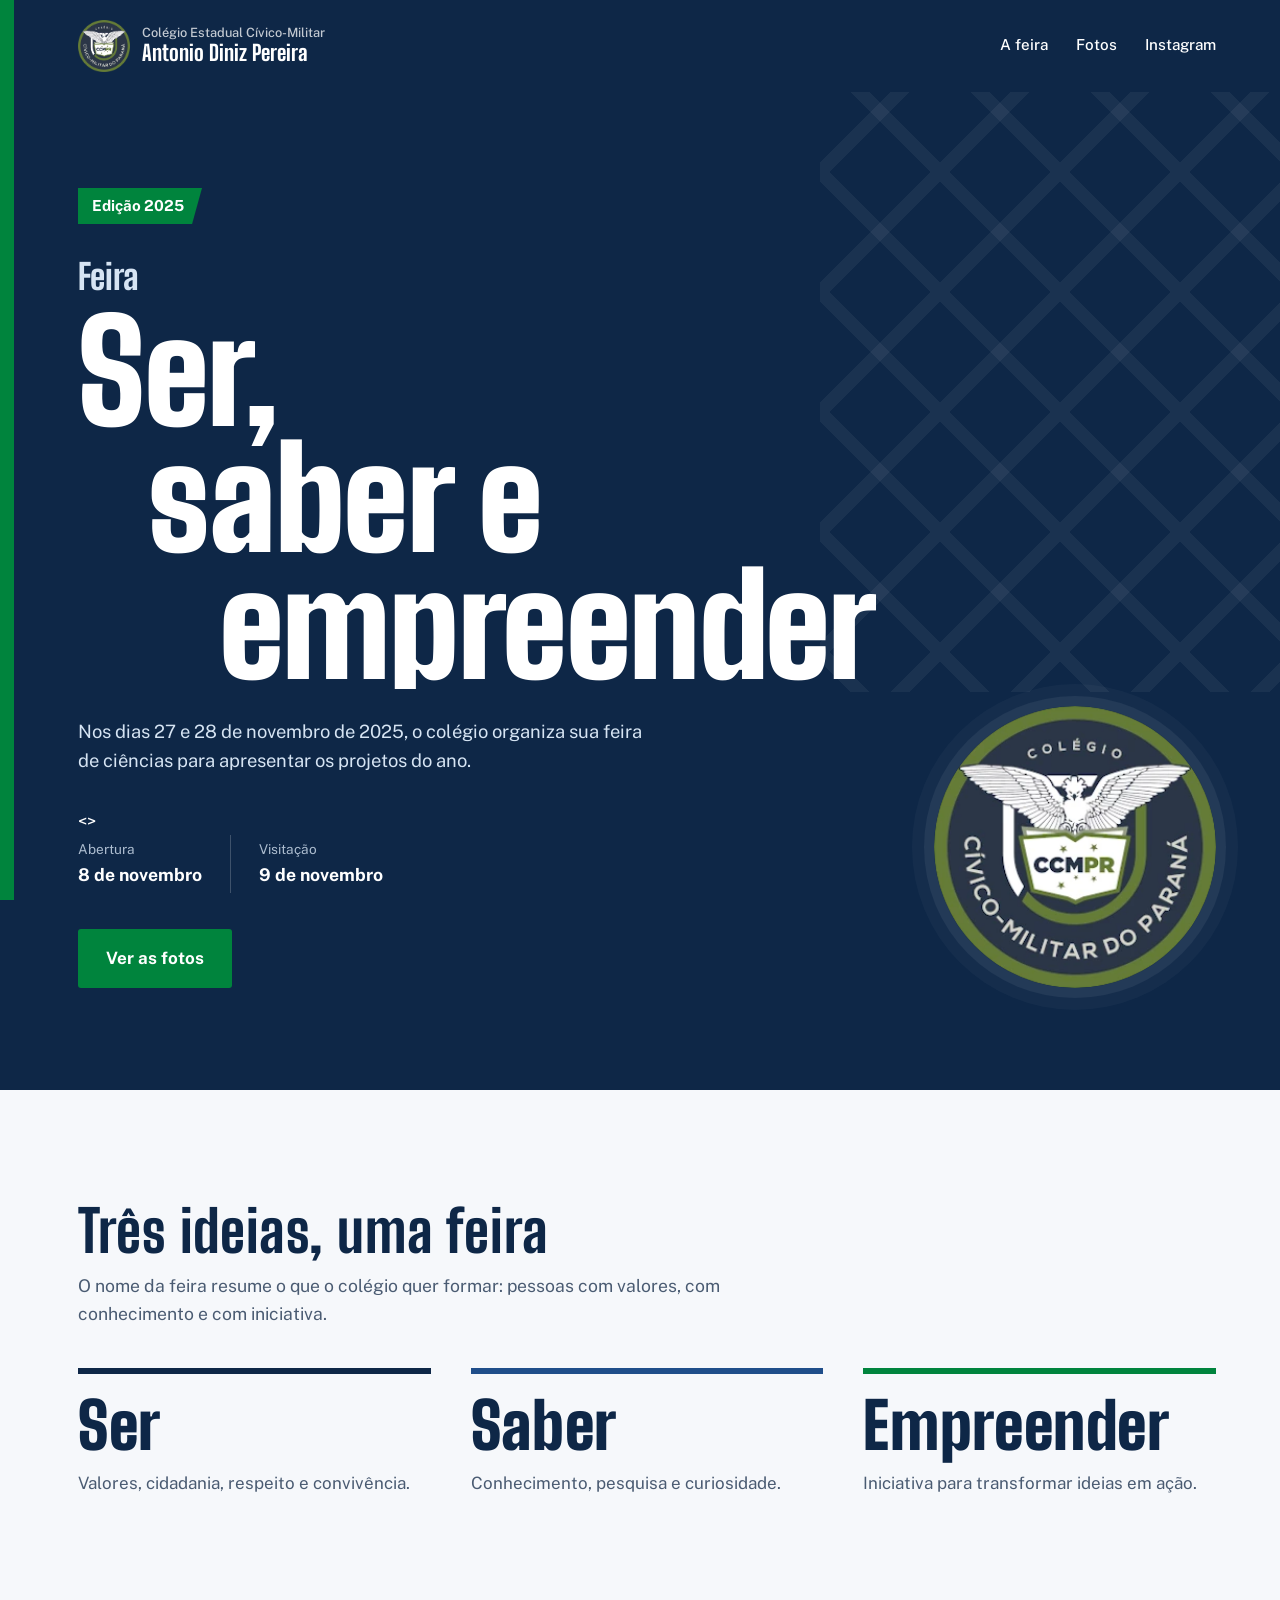
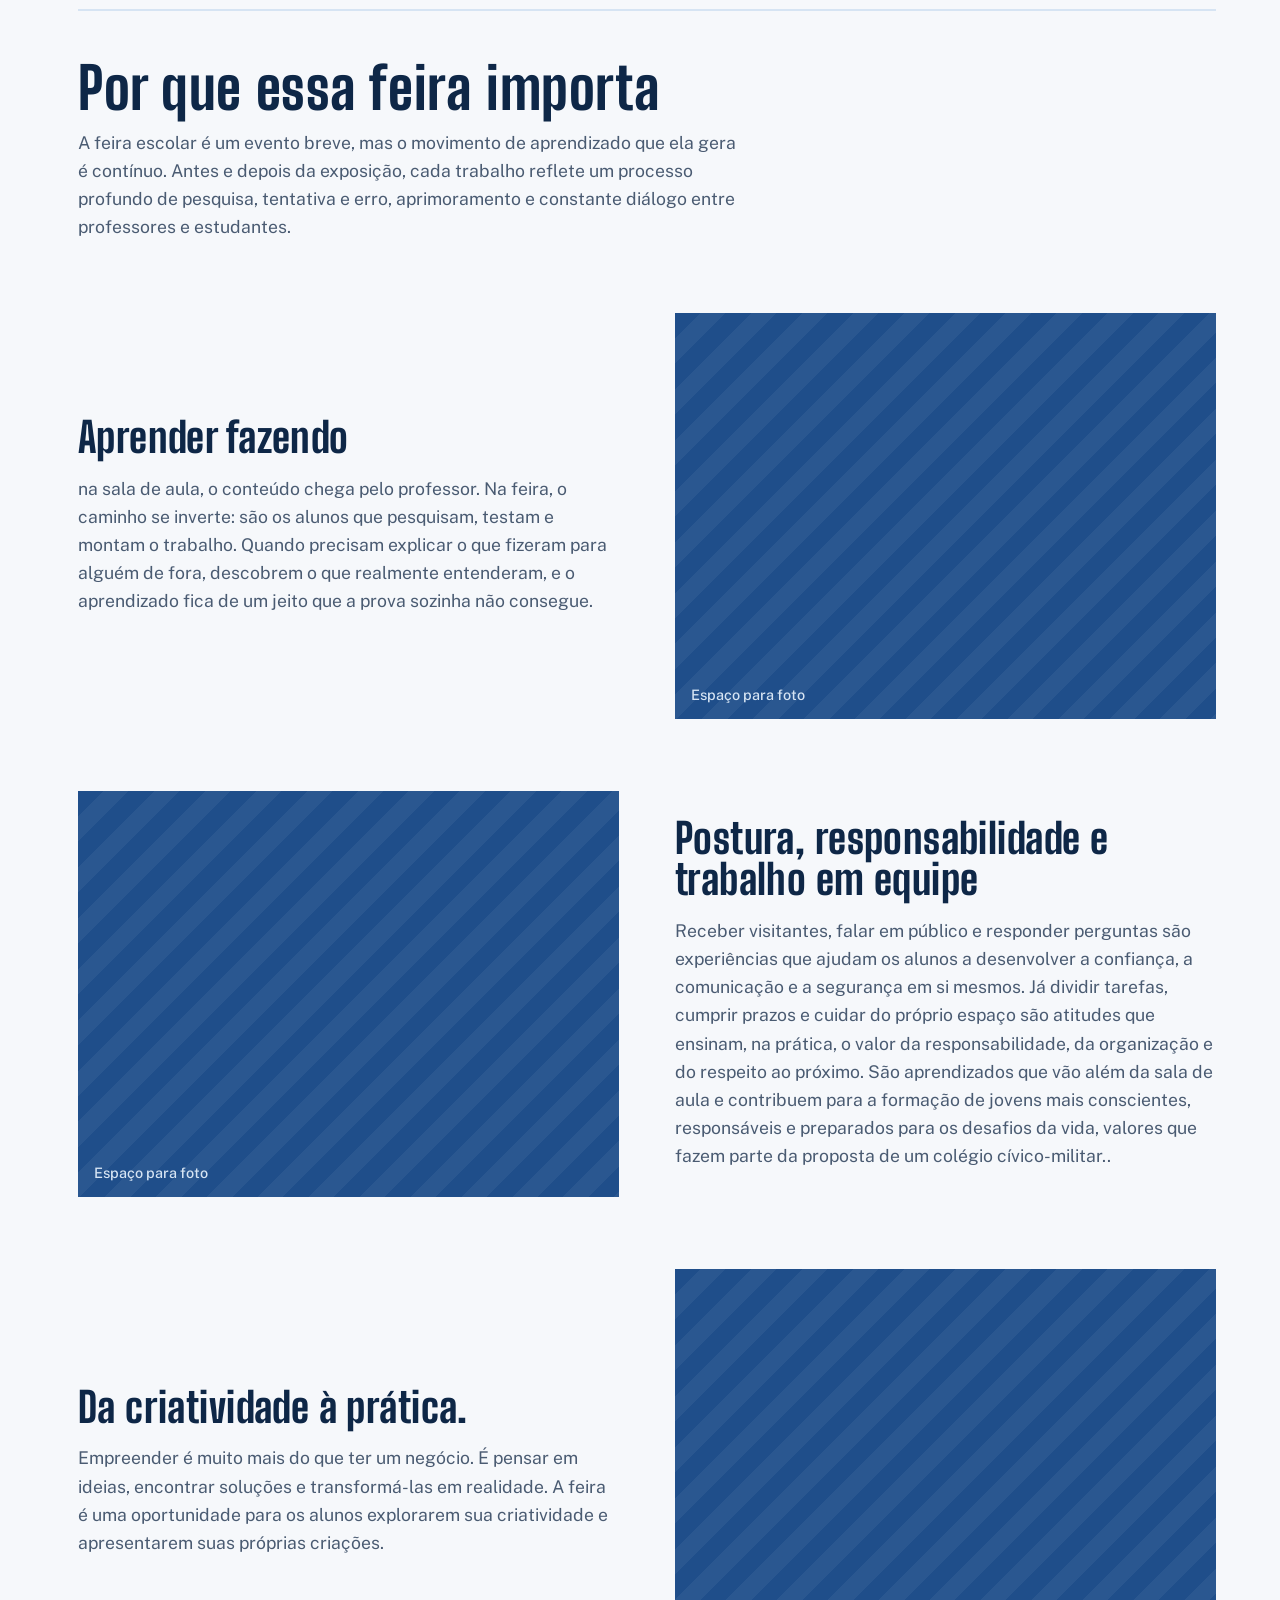
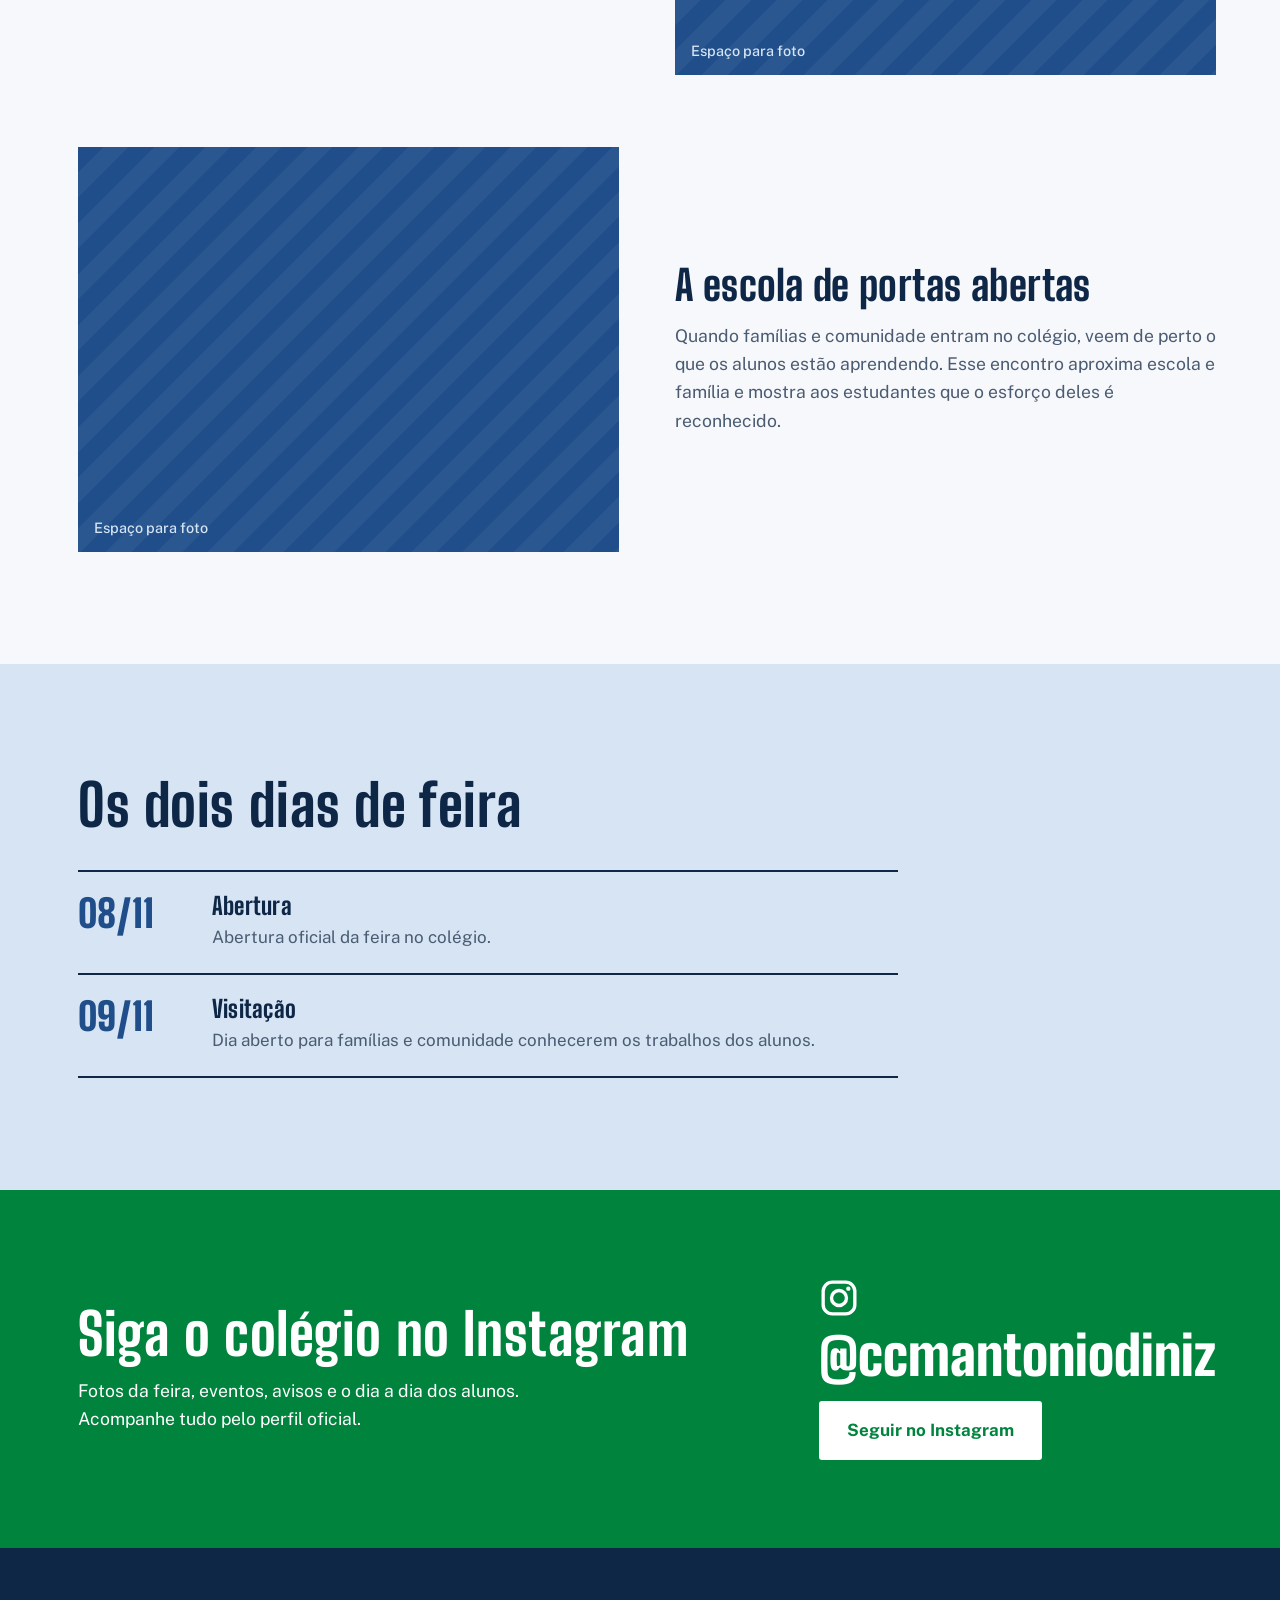
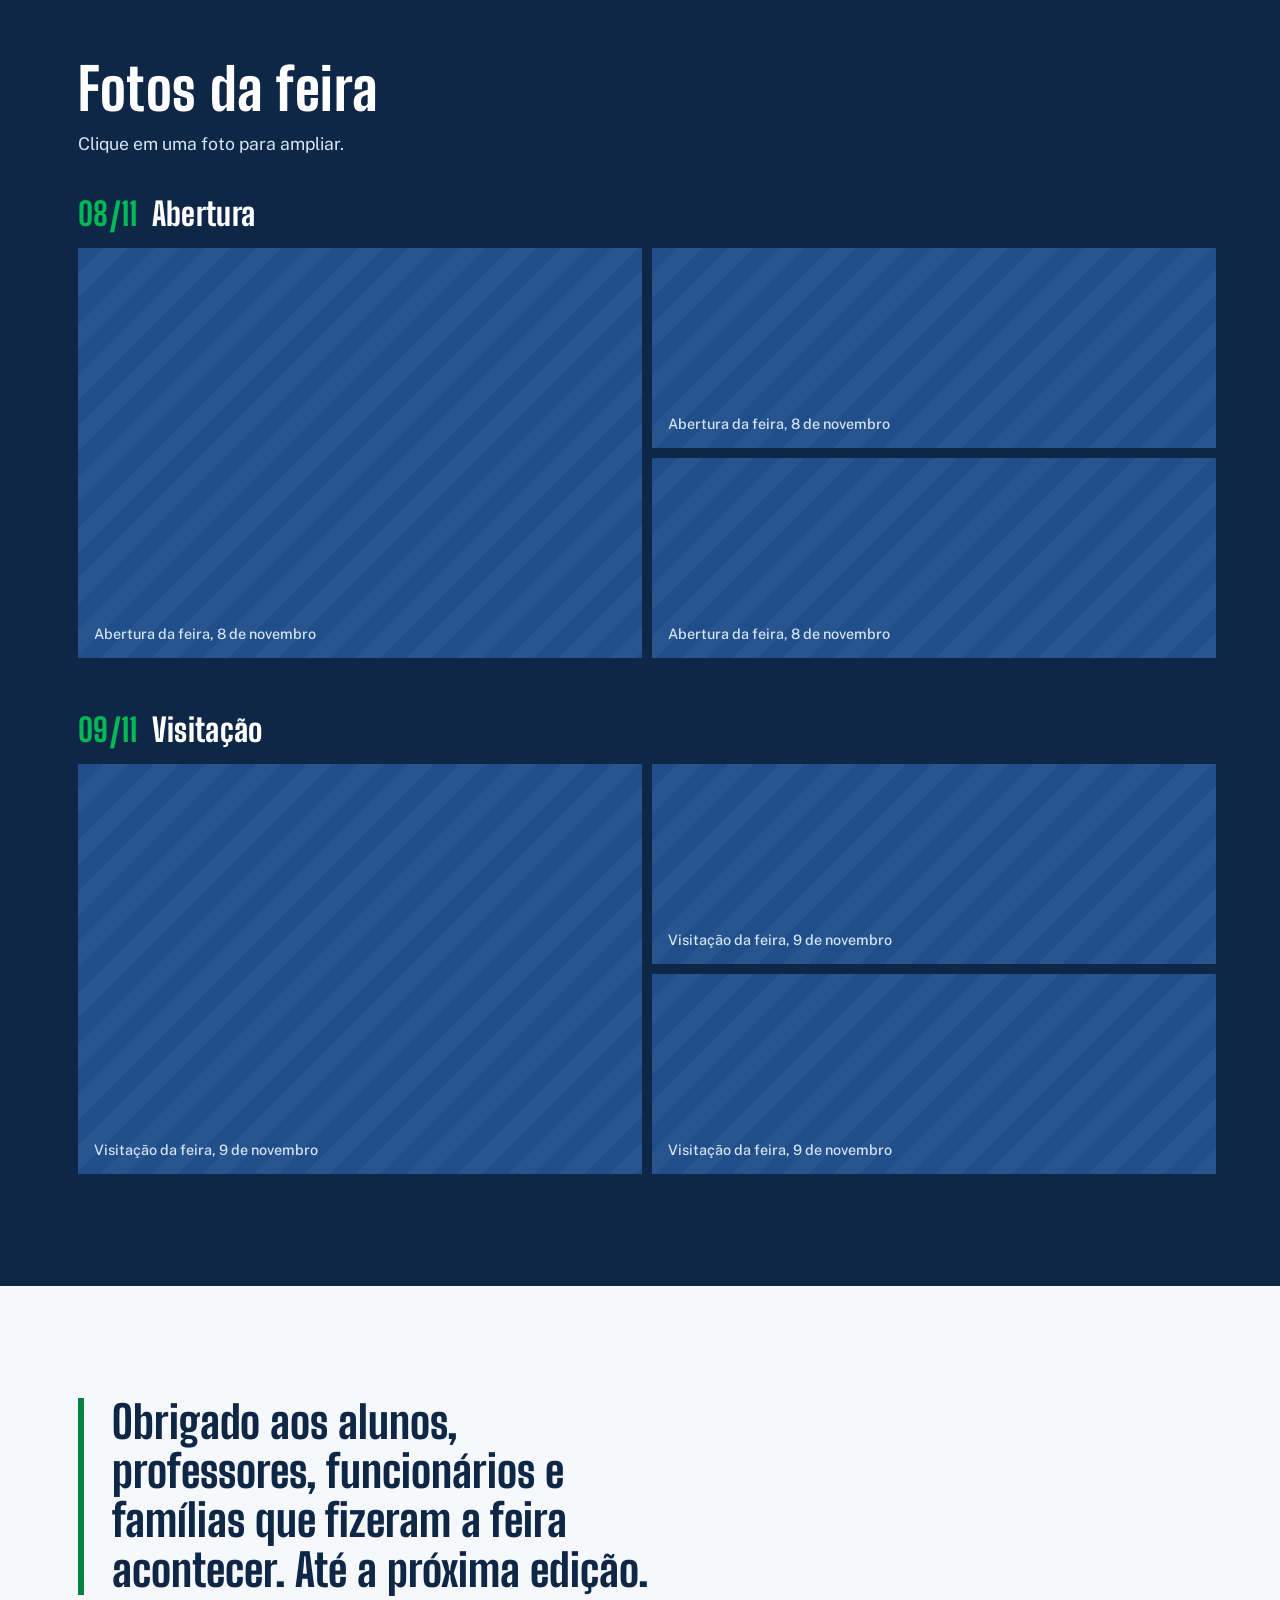
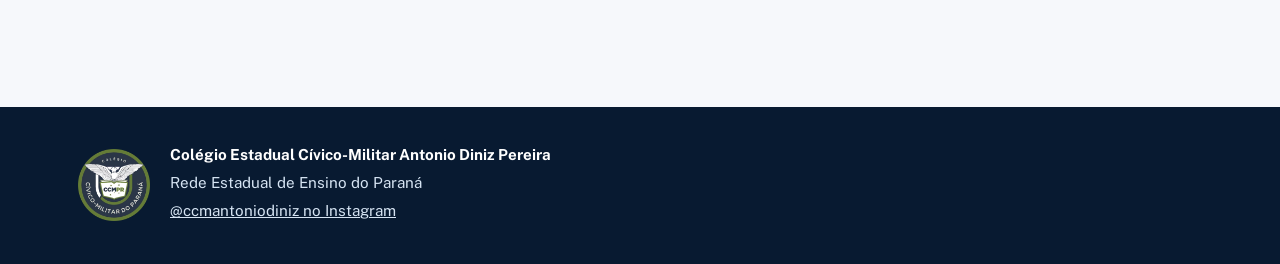
==== commit 7102ae9a: "Merge pull request #3 from silvakevim-bit/main menssagem linha 79" ====
--- a/index.html
+++ b/index.html
@@ -77,7 +77,7 @@
 
     <section class="importancia" id="importancia">
       <h2>Por que essa feira importa</h2>
-      <p class="secao-intro">Uma feira escolar dura poucos dias, mas o que ela movimenta começa muito antes e continua depois. Por trás de cada trabalho tem pesquisa, ensaio, erro, ajuste e muita conversa entre alunos e professores.</p>
+      <p class="secao-intro">A feira escolar é um evento breve, mas o movimento de aprendizado que ela gera é contínuo. Antes e depois da exposição, cada trabalho reflete um processo profundo de pesquisa, tentativa e erro, aprimoramento e constante diálogo entre professores e estudantes.</p>
 
       <div class="historia">
         <div class="historia-texto">
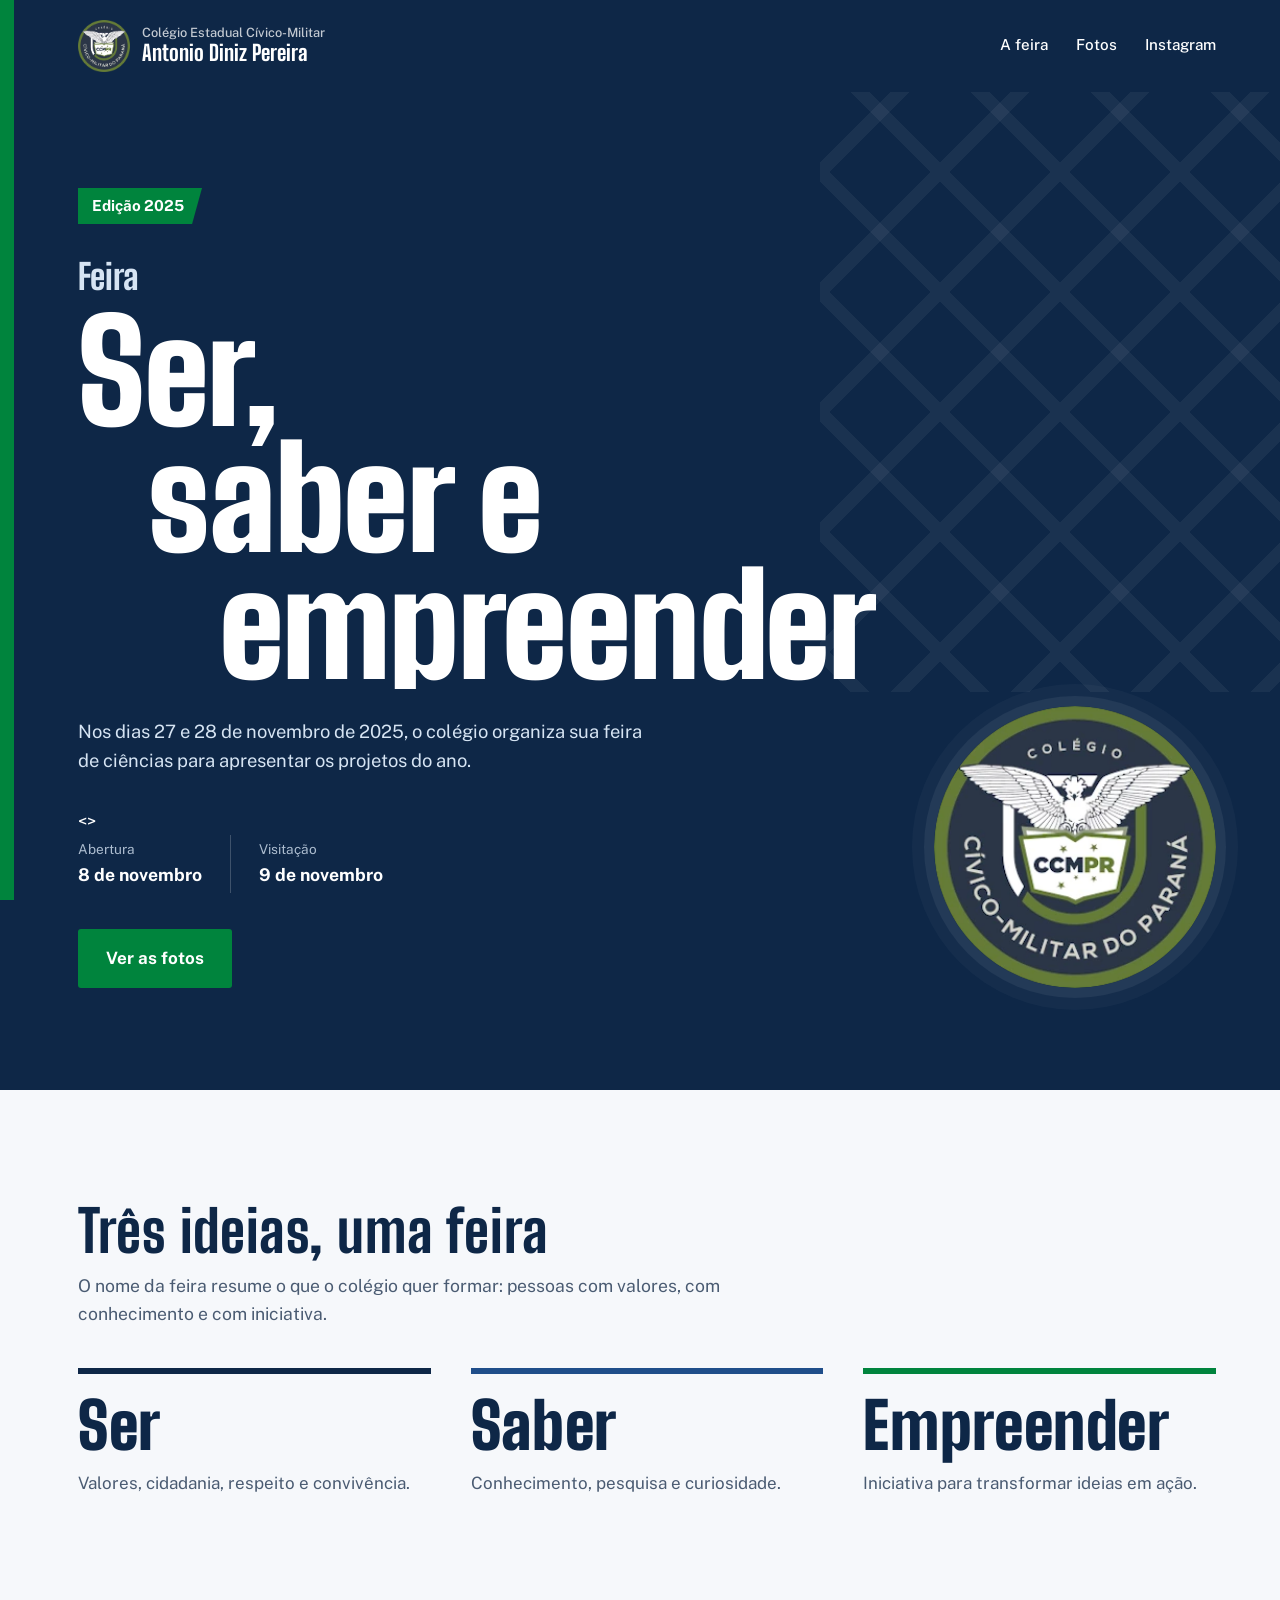
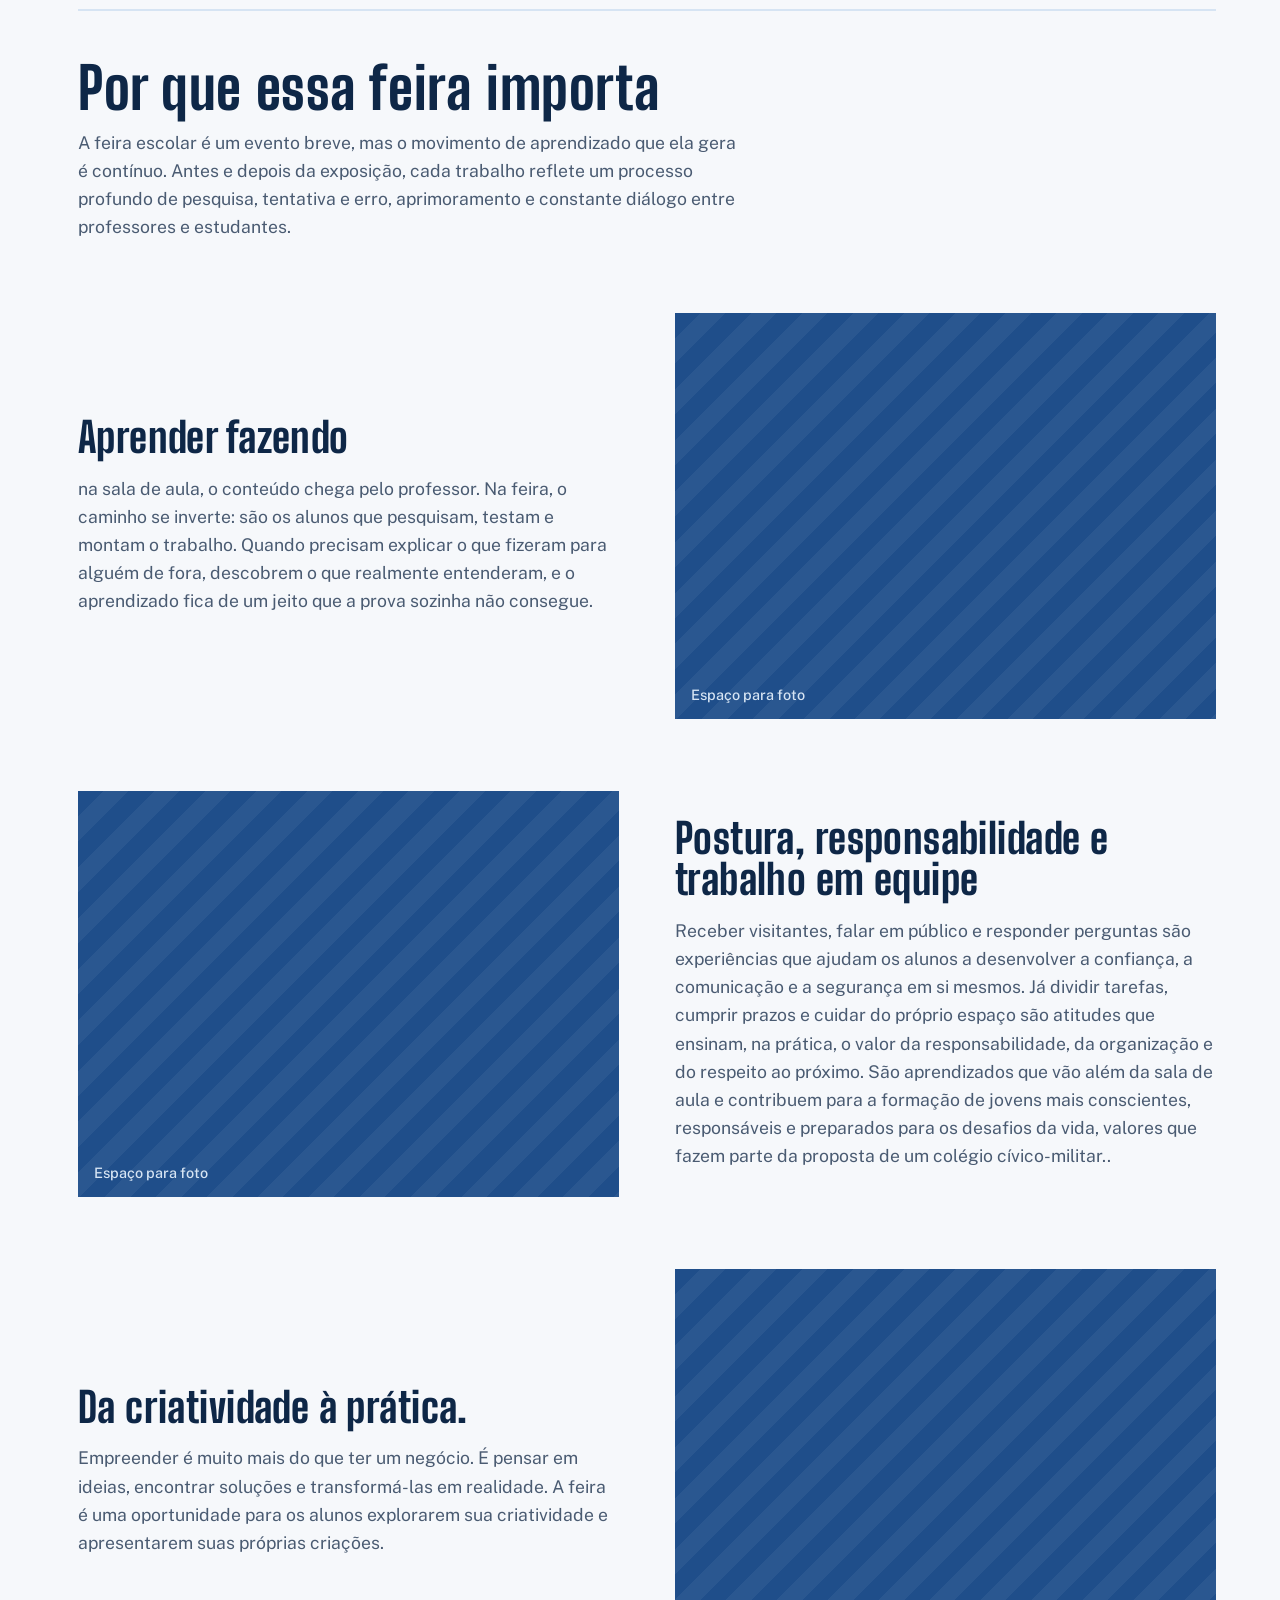
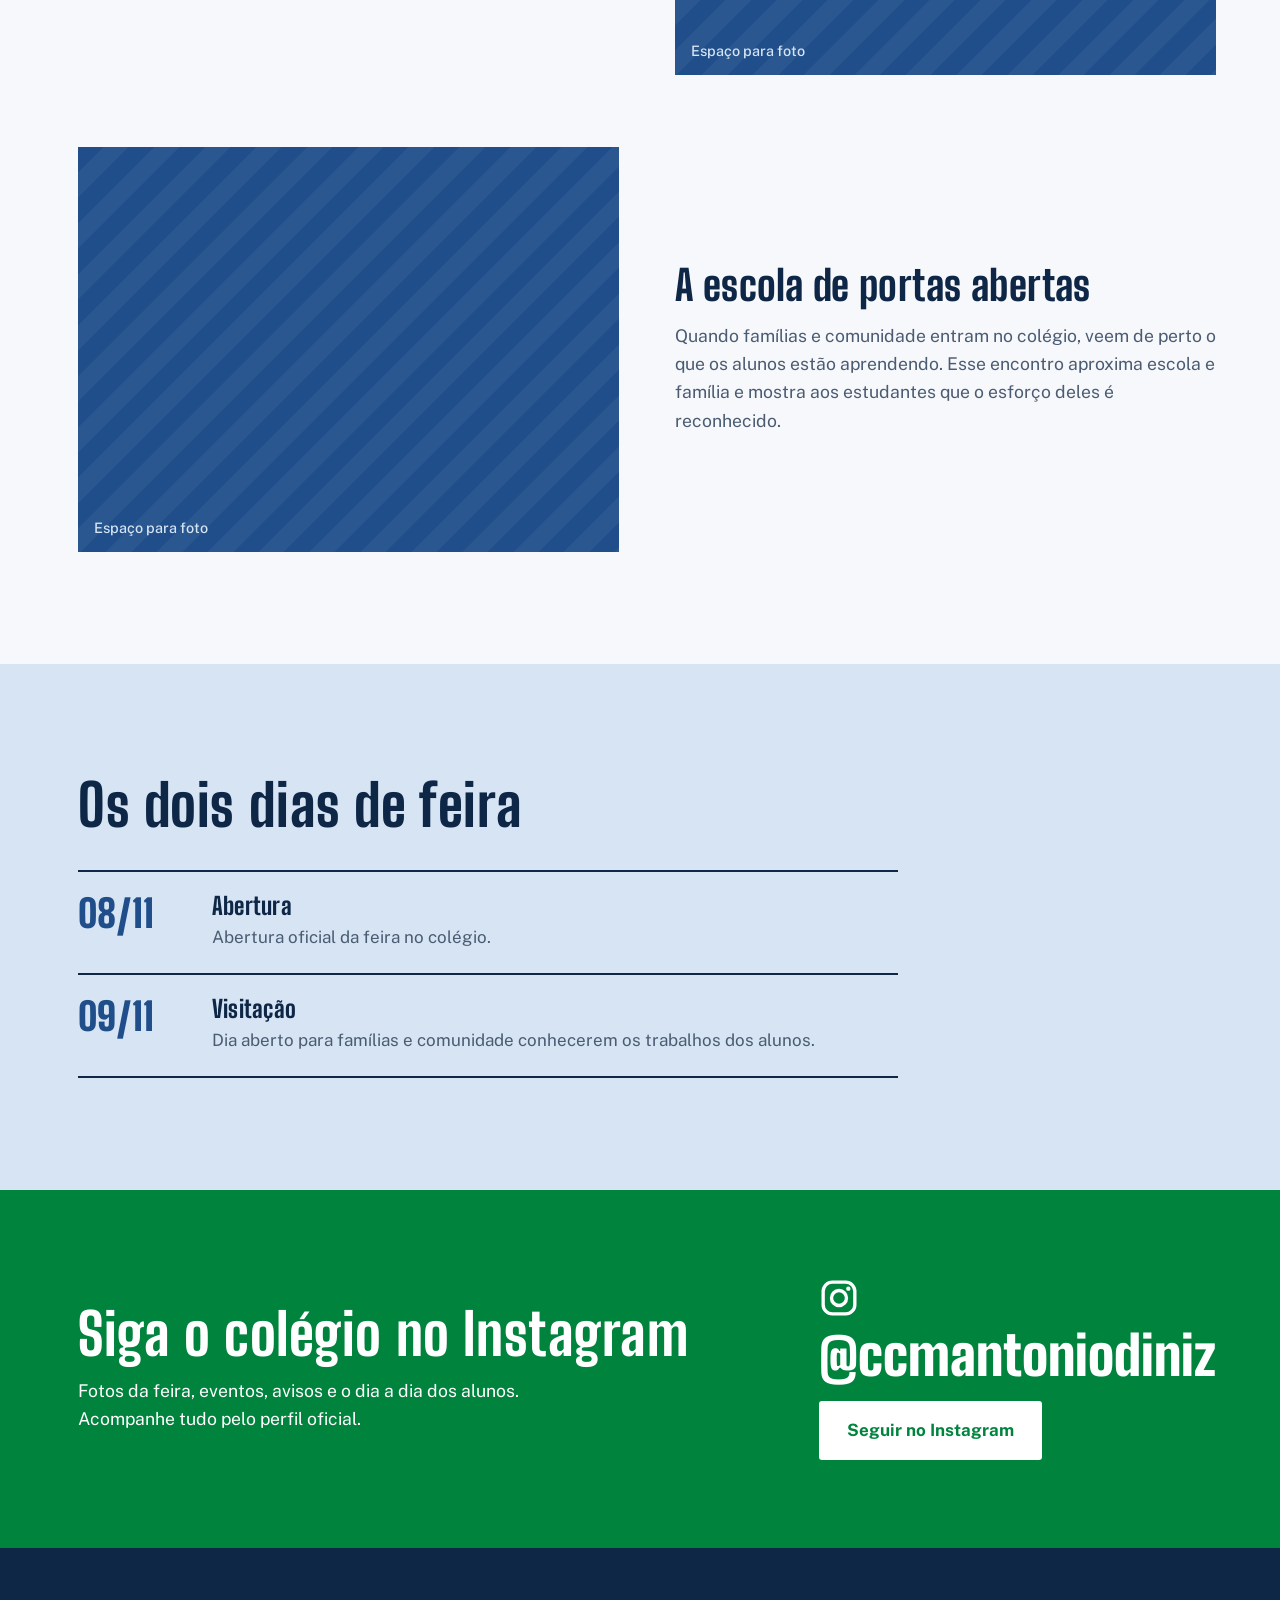
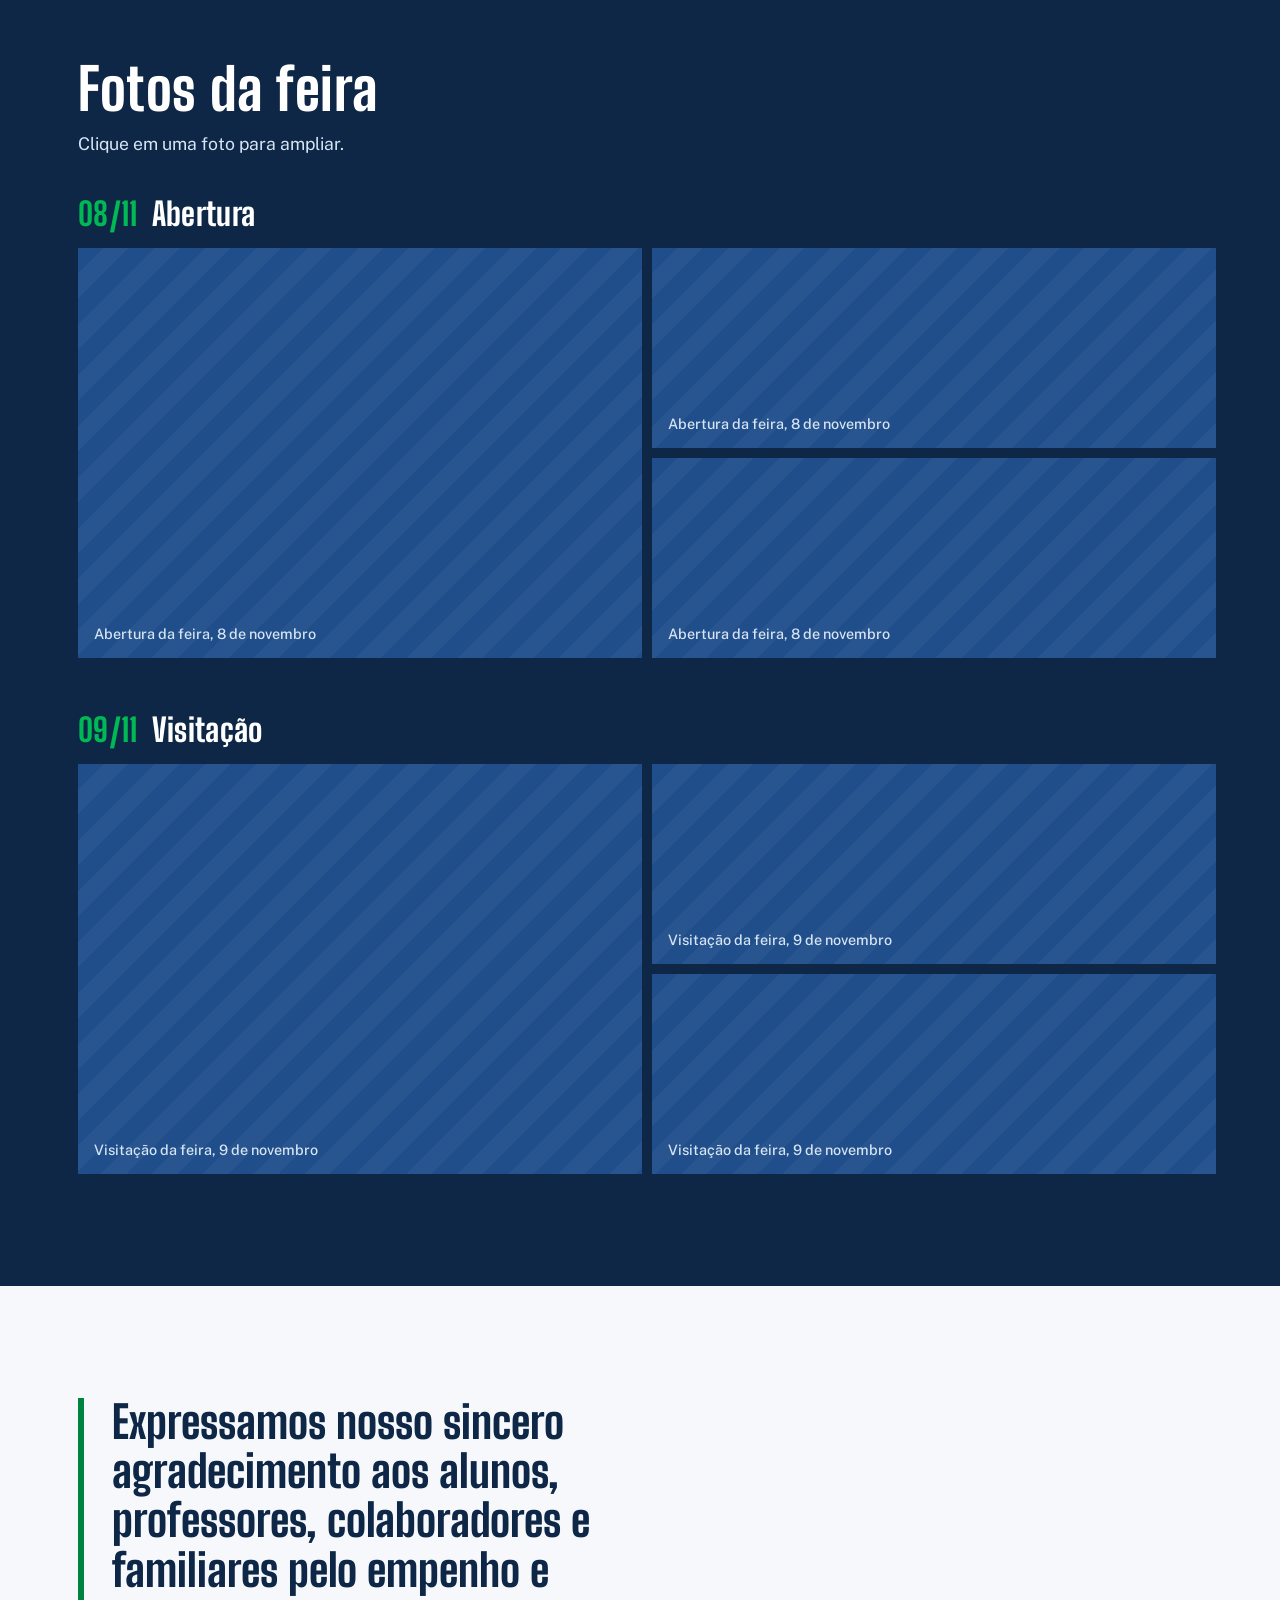
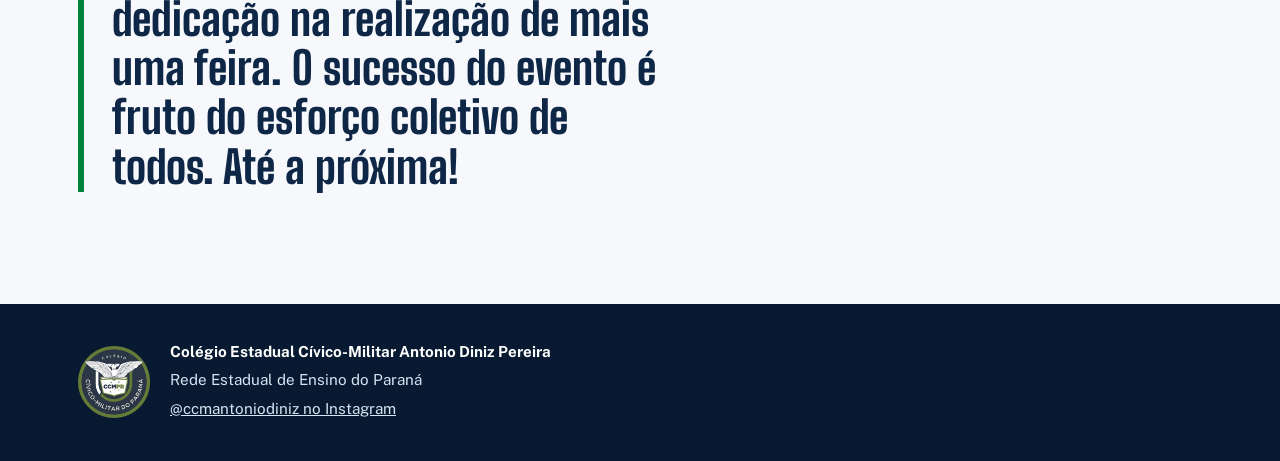
==== commit 92f9f718: "Merge pull request #2 from mariaedlopes/main mensagem de agradecimento" ====
--- a/index.html
+++ b/index.html
@@ -171,7 +171,7 @@
     </section>
 
     <section class="recado">
-      <p class="obrigado">Obrigado aos alunos, professores, funcionários e famílias que fizeram a feira acontecer. Até a próxima edição.</p>
+      <p class="obrigado">Expressamos nosso sincero agradecimento aos alunos, professores, colaboradores e familiares pelo empenho e dedicação na realização de mais uma feira. O sucesso do evento é fruto do esforço coletivo de todos. Até a próxima!</p>
     </section>
 
   </main>
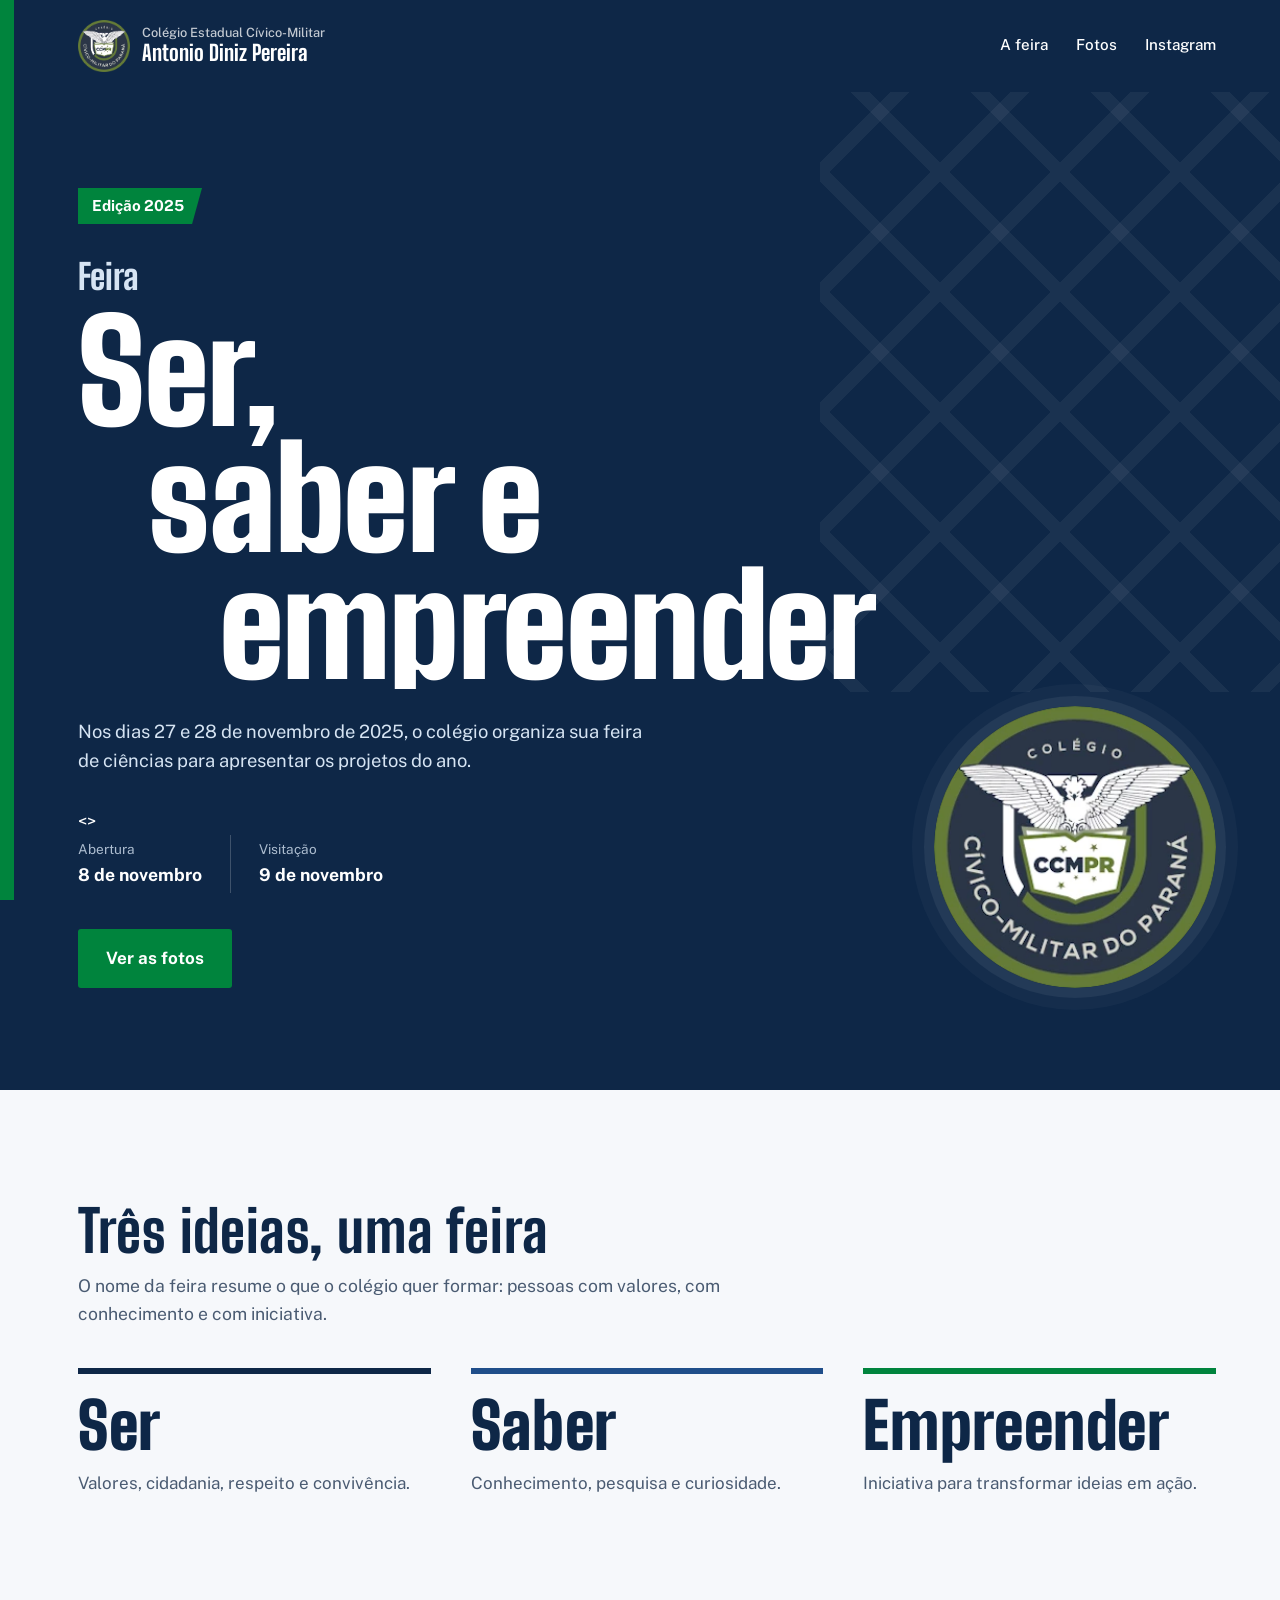
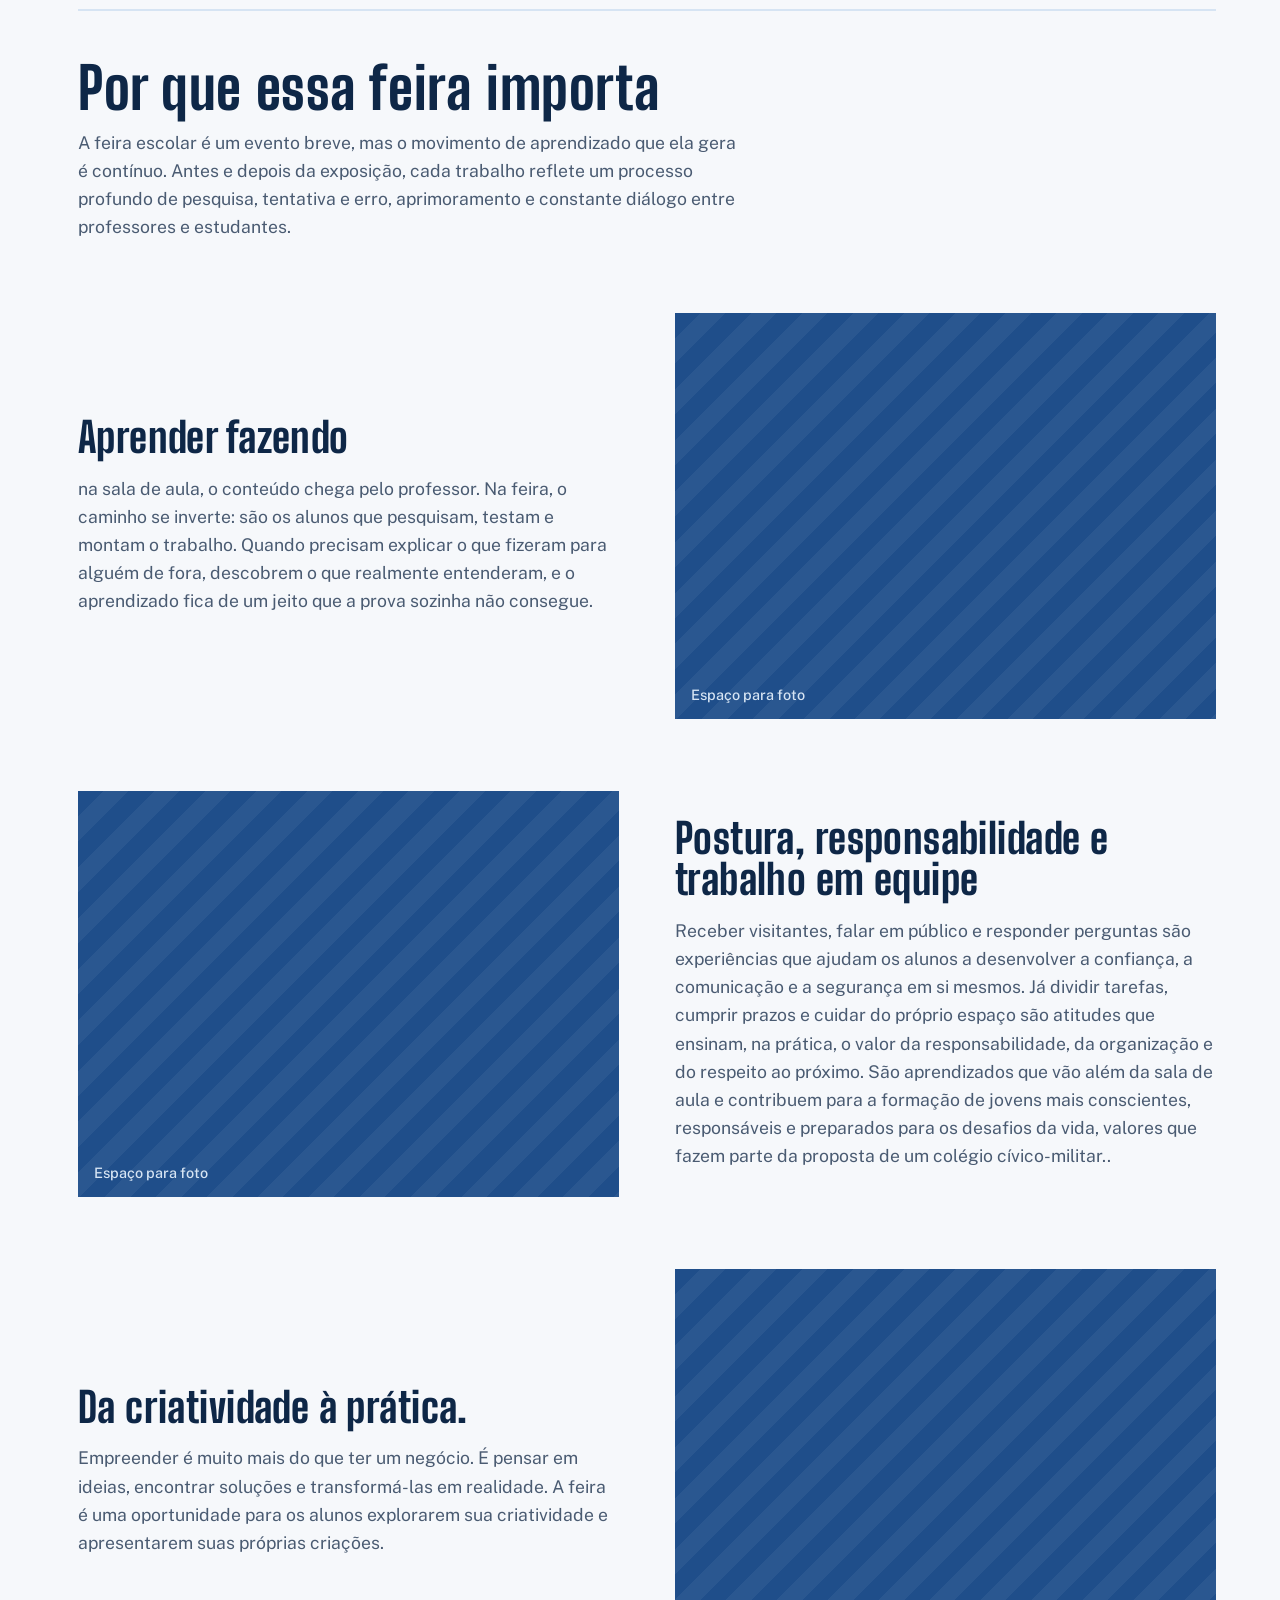
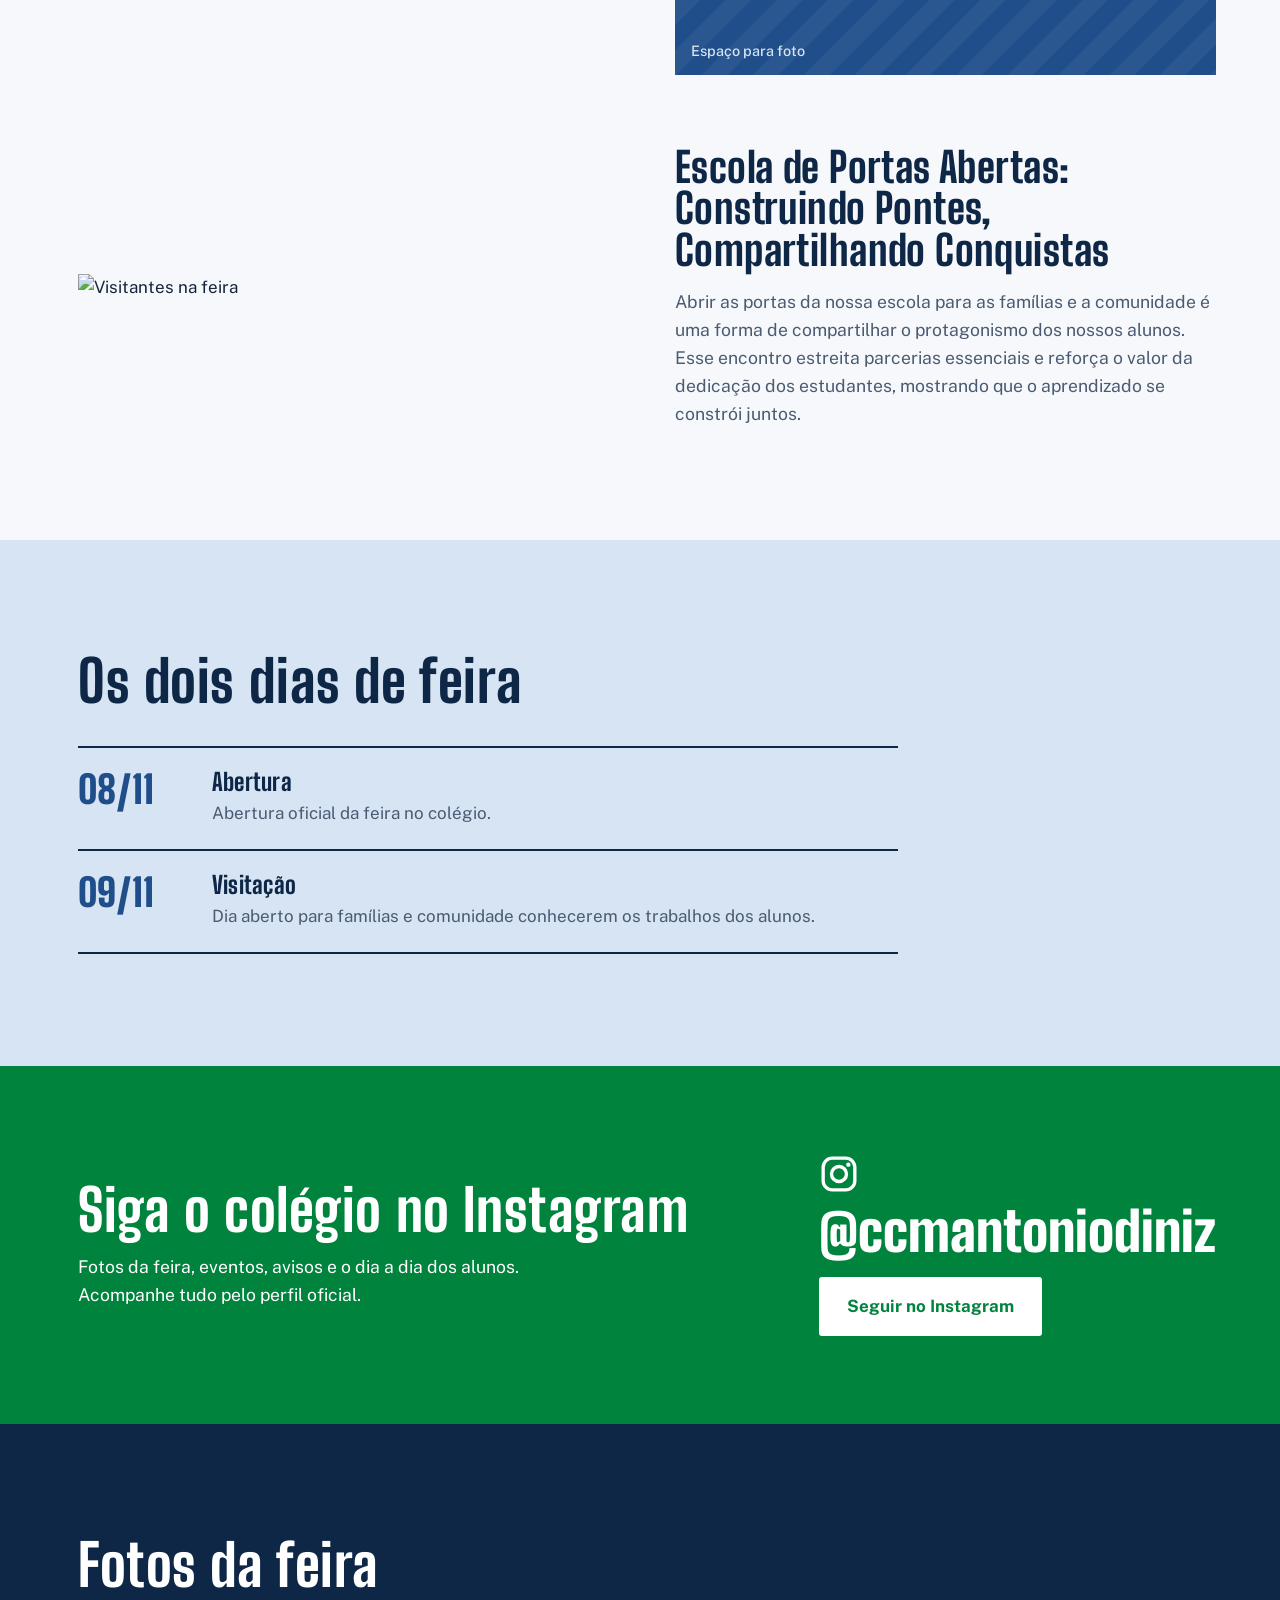
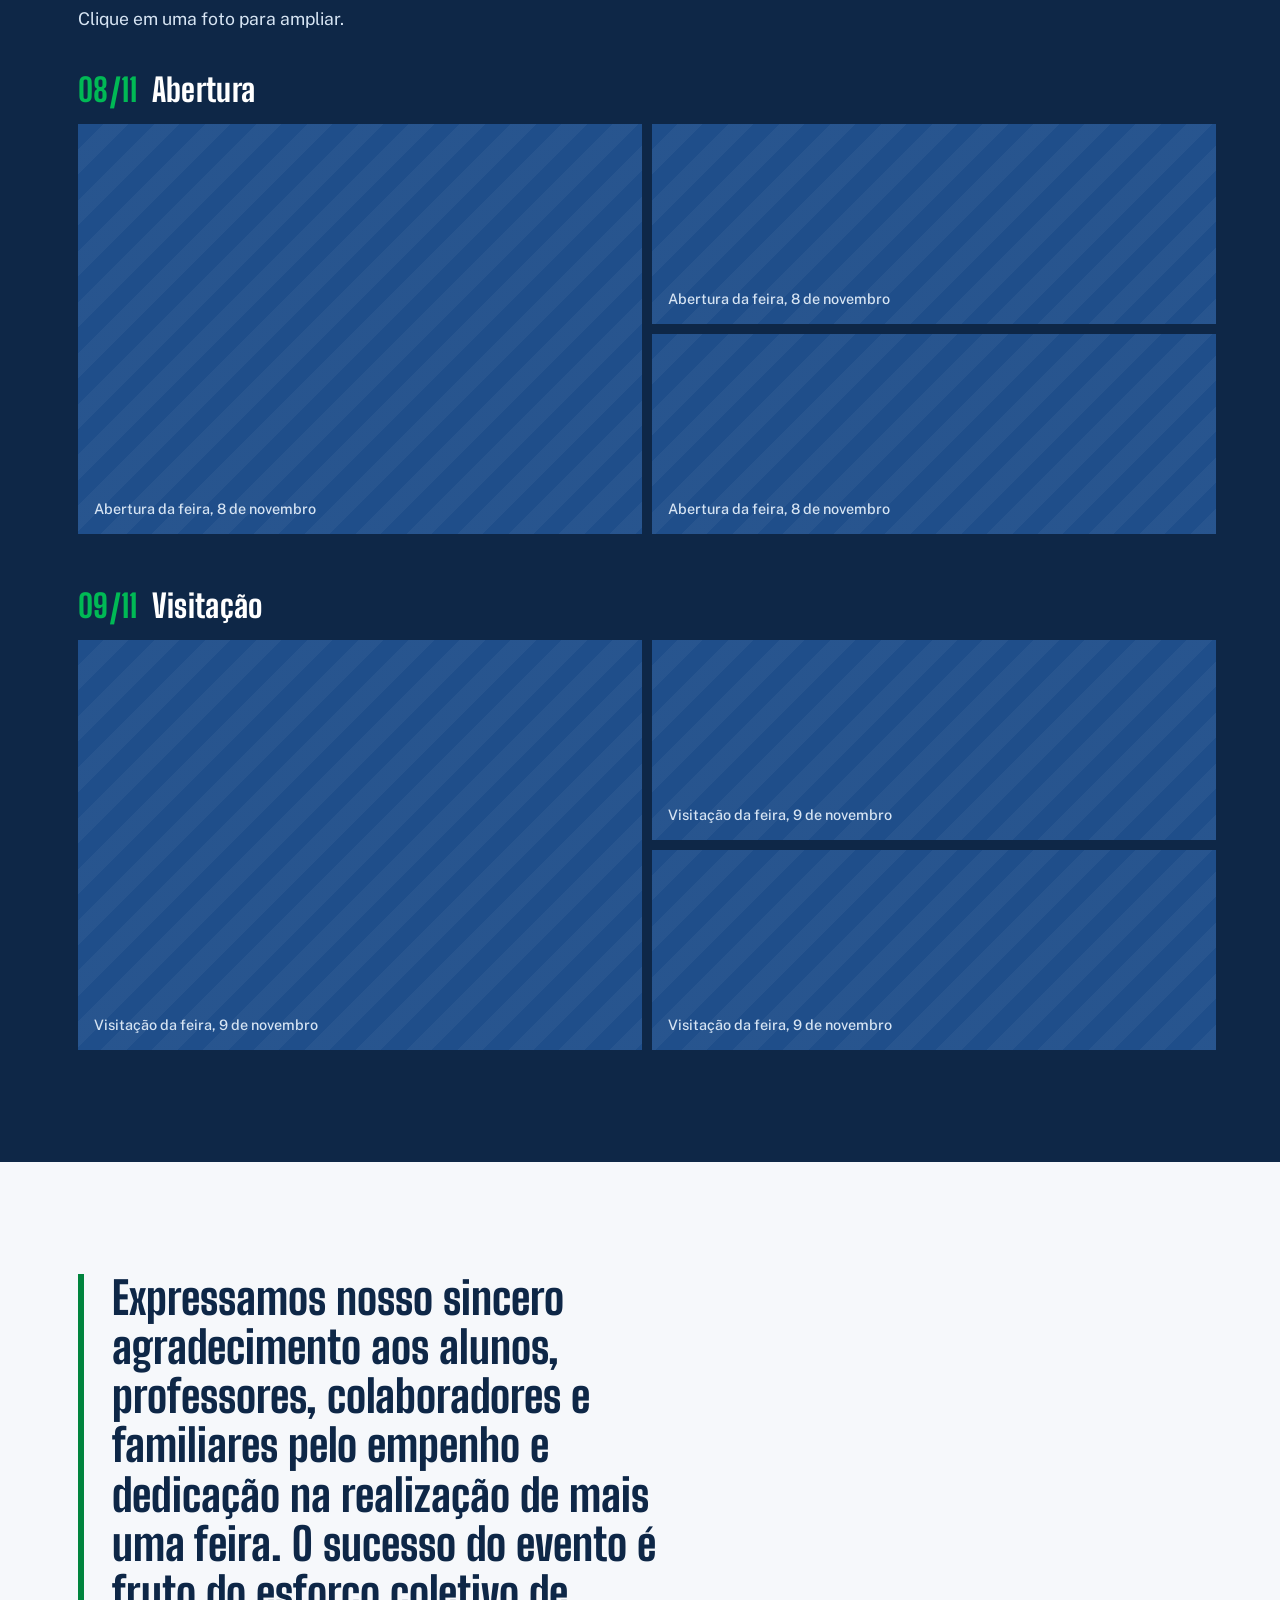
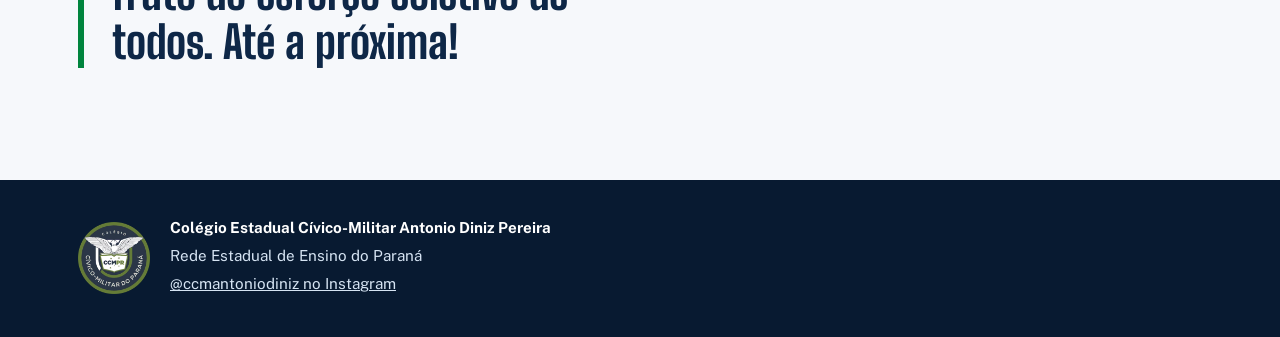
==== commit b13453d6: "Merge pull request #1 from gabrielhenriquesouza29-code/main mensagem" ====
--- a/index.html
+++ b/index.html
@@ -108,12 +108,11 @@
           <img data-src="fotos/feira-3.jpg" alt="Trabalho dos alunos exposto na feira">
         </figure>
       </div>
-
       <div class="historia">
         <div class="historia-texto">
-          <h3>A escola de portas abertas</h3>
-          <p>Quando famílias e comunidade entram no colégio, veem de perto o que os alunos estão aprendendo. Esse encontro aproxima escola e família e mostra aos estudantes que o esforço deles é reconhecido.</p>
-        </div>
+          <h3>Escola de Portas Abertas: Construindo Pontes, Compartilhando Conquistas</h3>
+          <p>Abrir as portas da nossa escola para as famílias e a comunidade é uma forma de compartilhar o protagonismo dos nossos alunos. Esse encontro estreita parcerias essenciais e reforça o valor da dedicação dos estudantes, mostrando que o aprendizado se constrói juntos.</p>
+        </div
         <figure class="historia-foto sem-foto">
           <img data-src="fotos/feira-4.jpg" alt="Visitantes na feira">
         </figure>
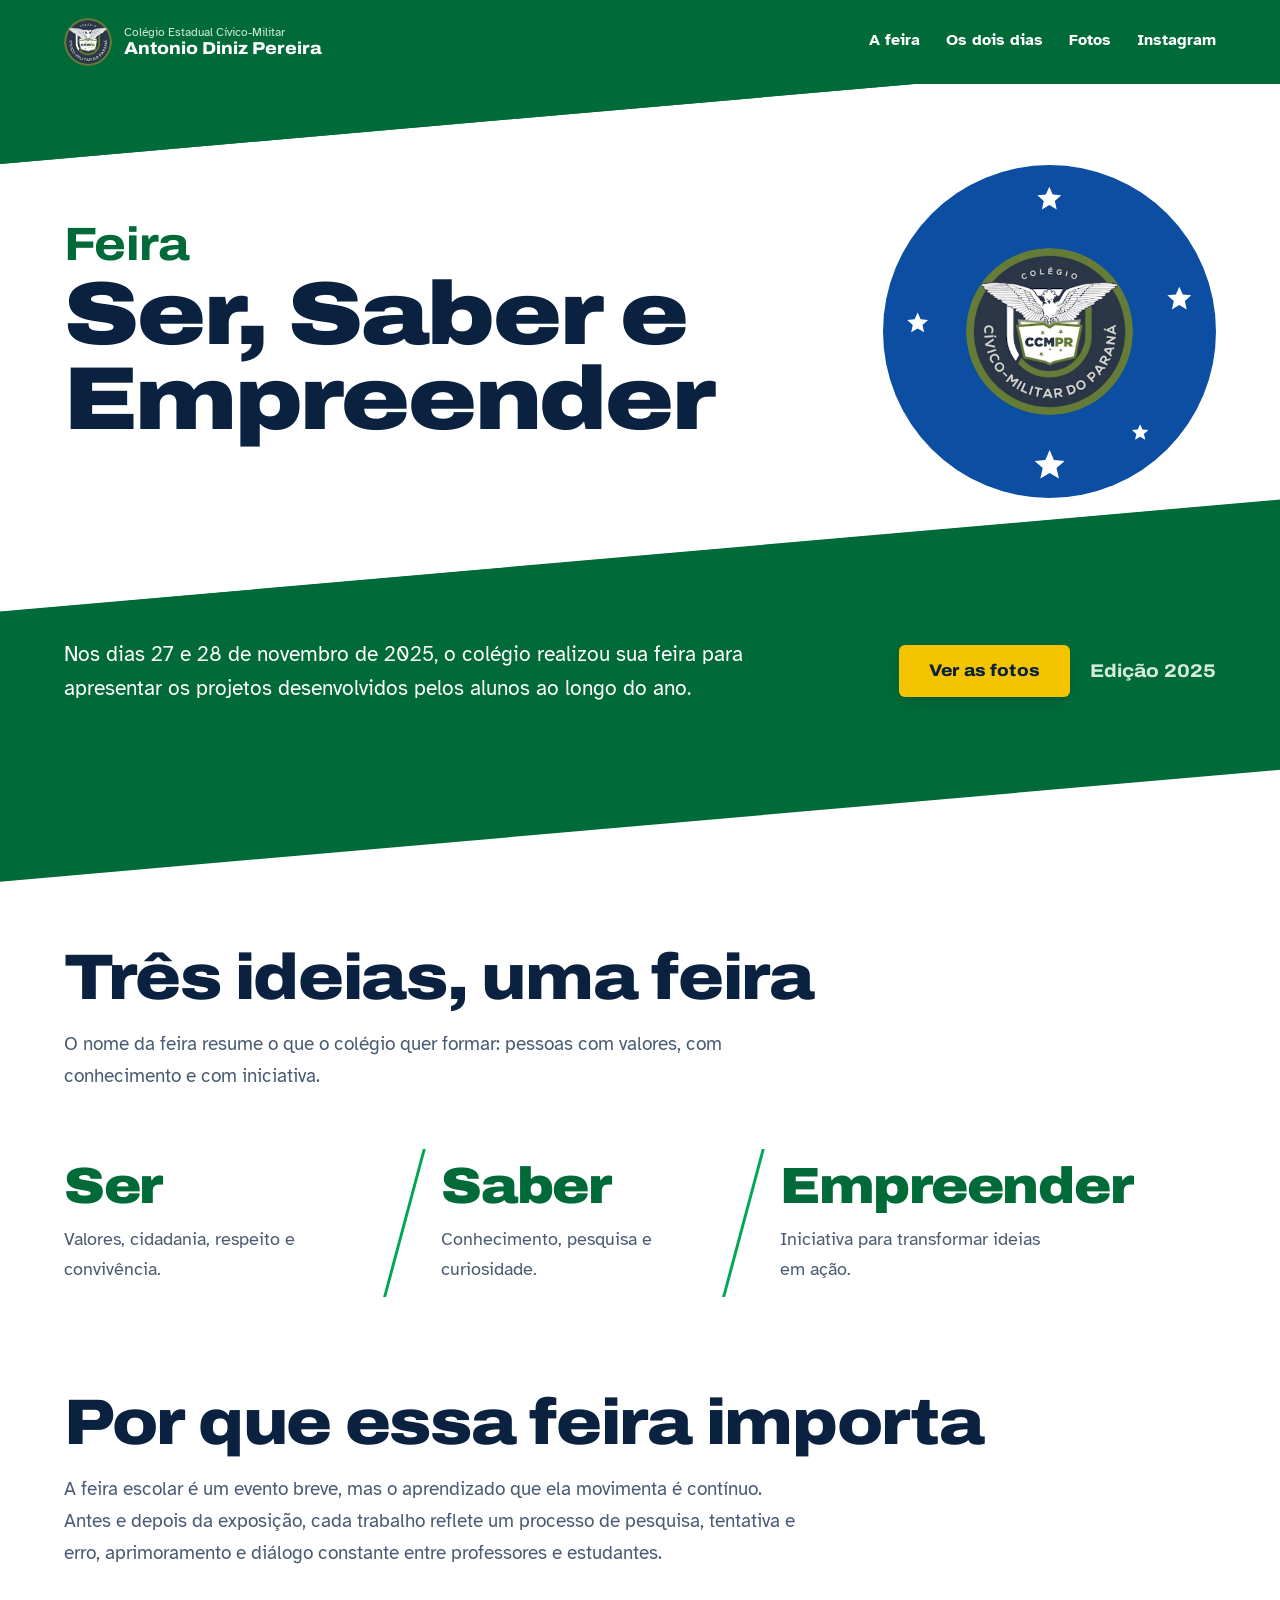
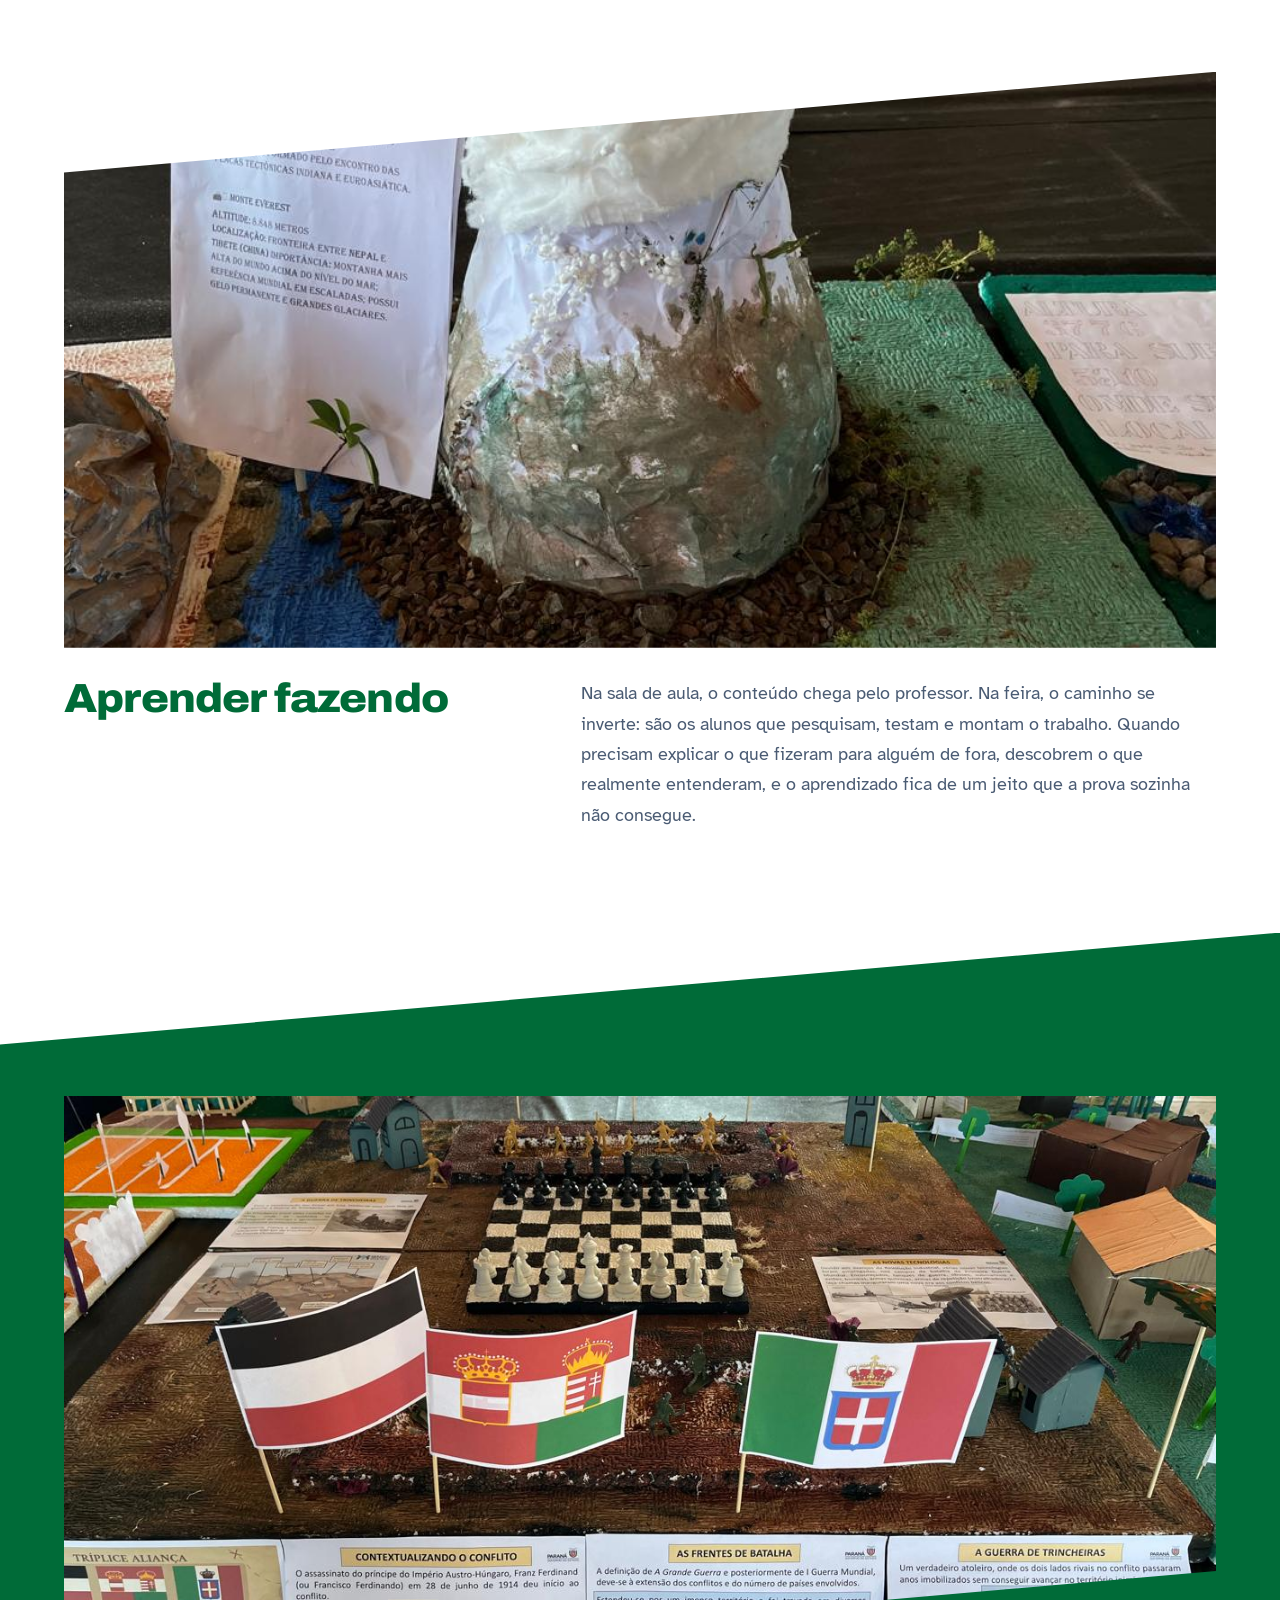
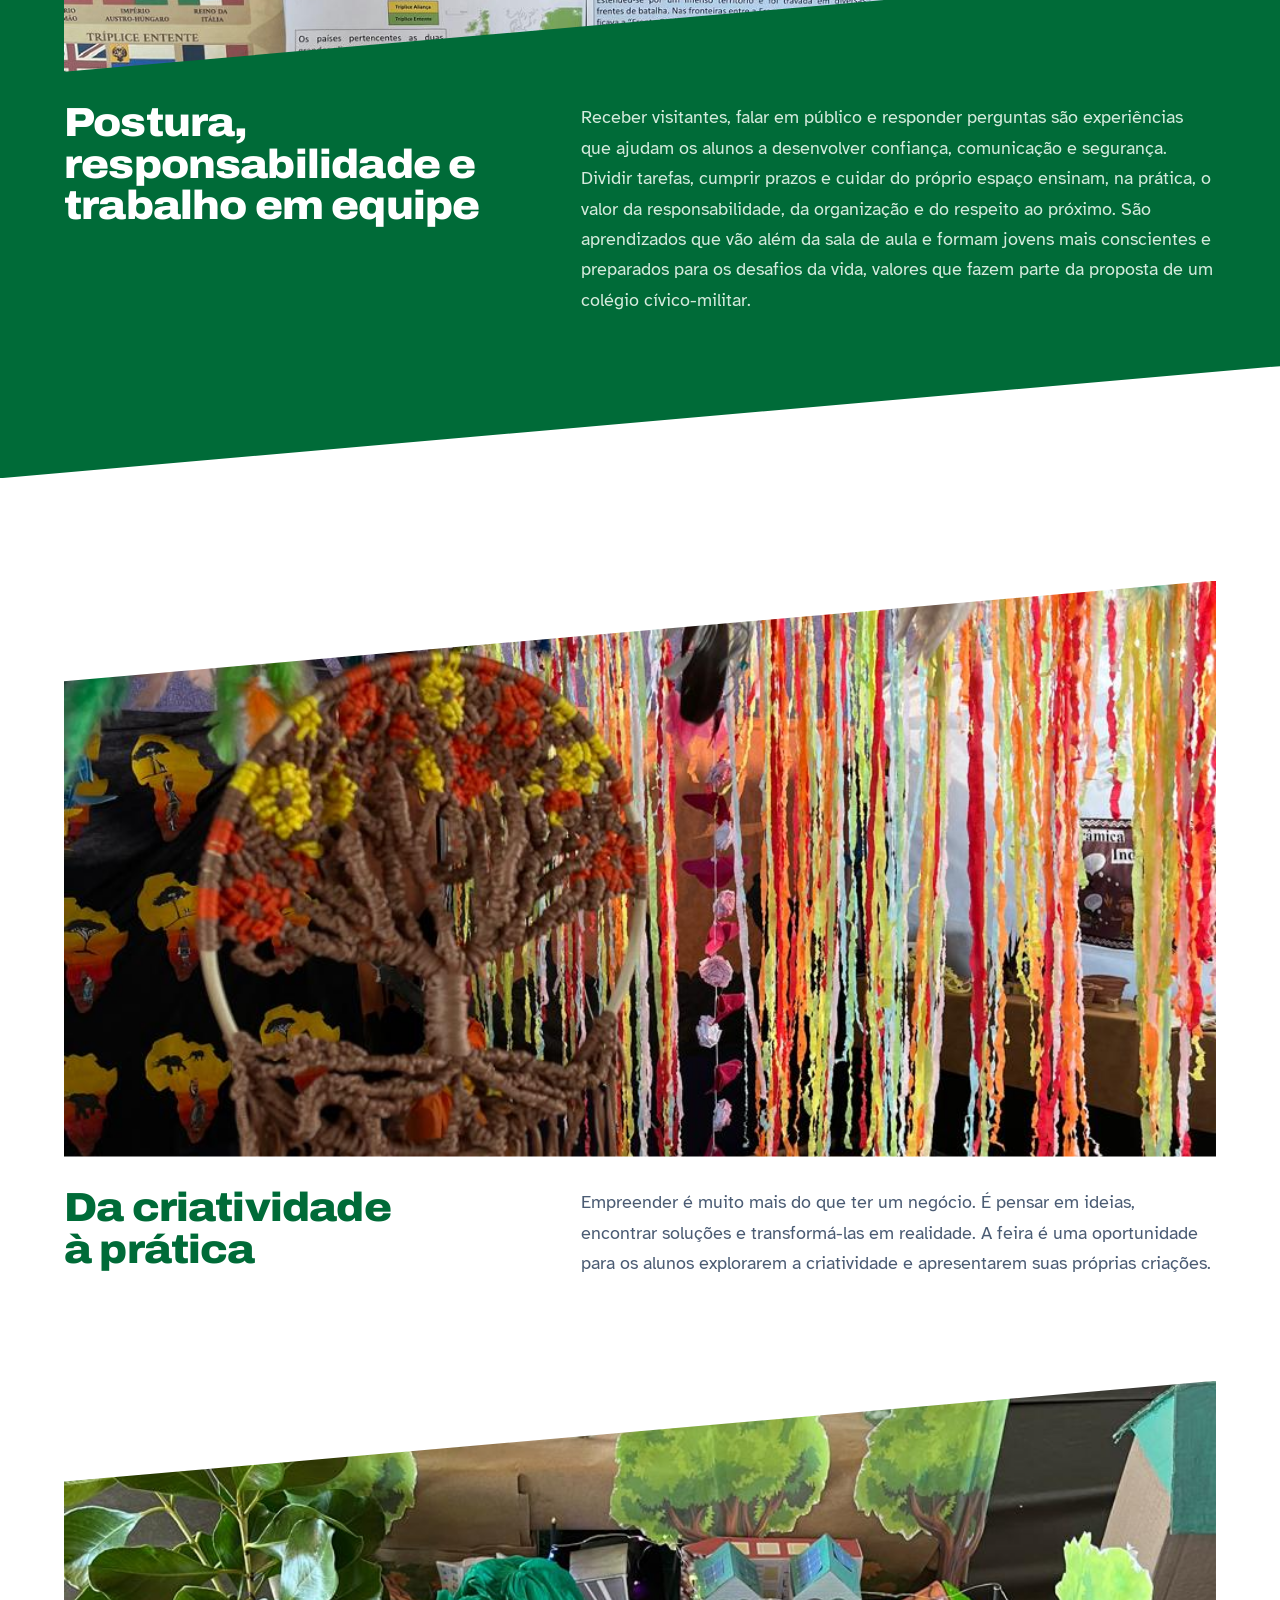
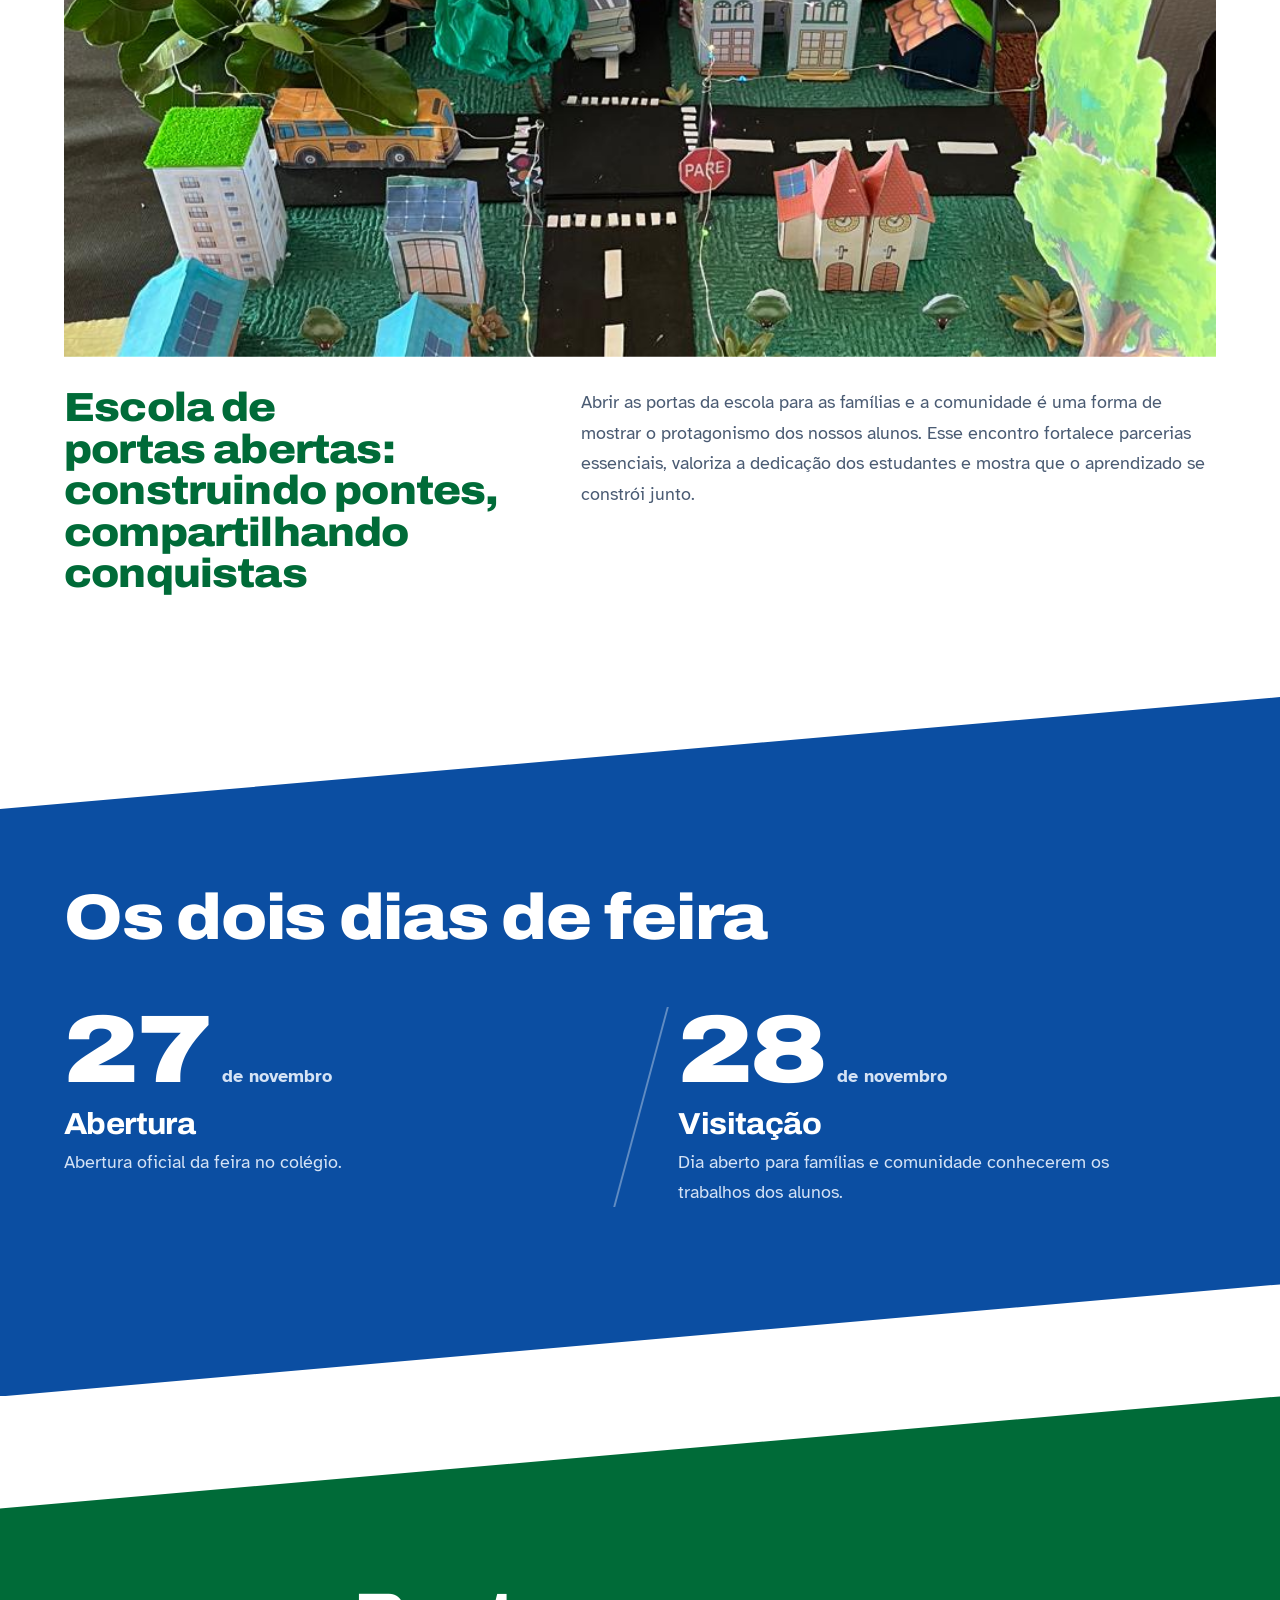
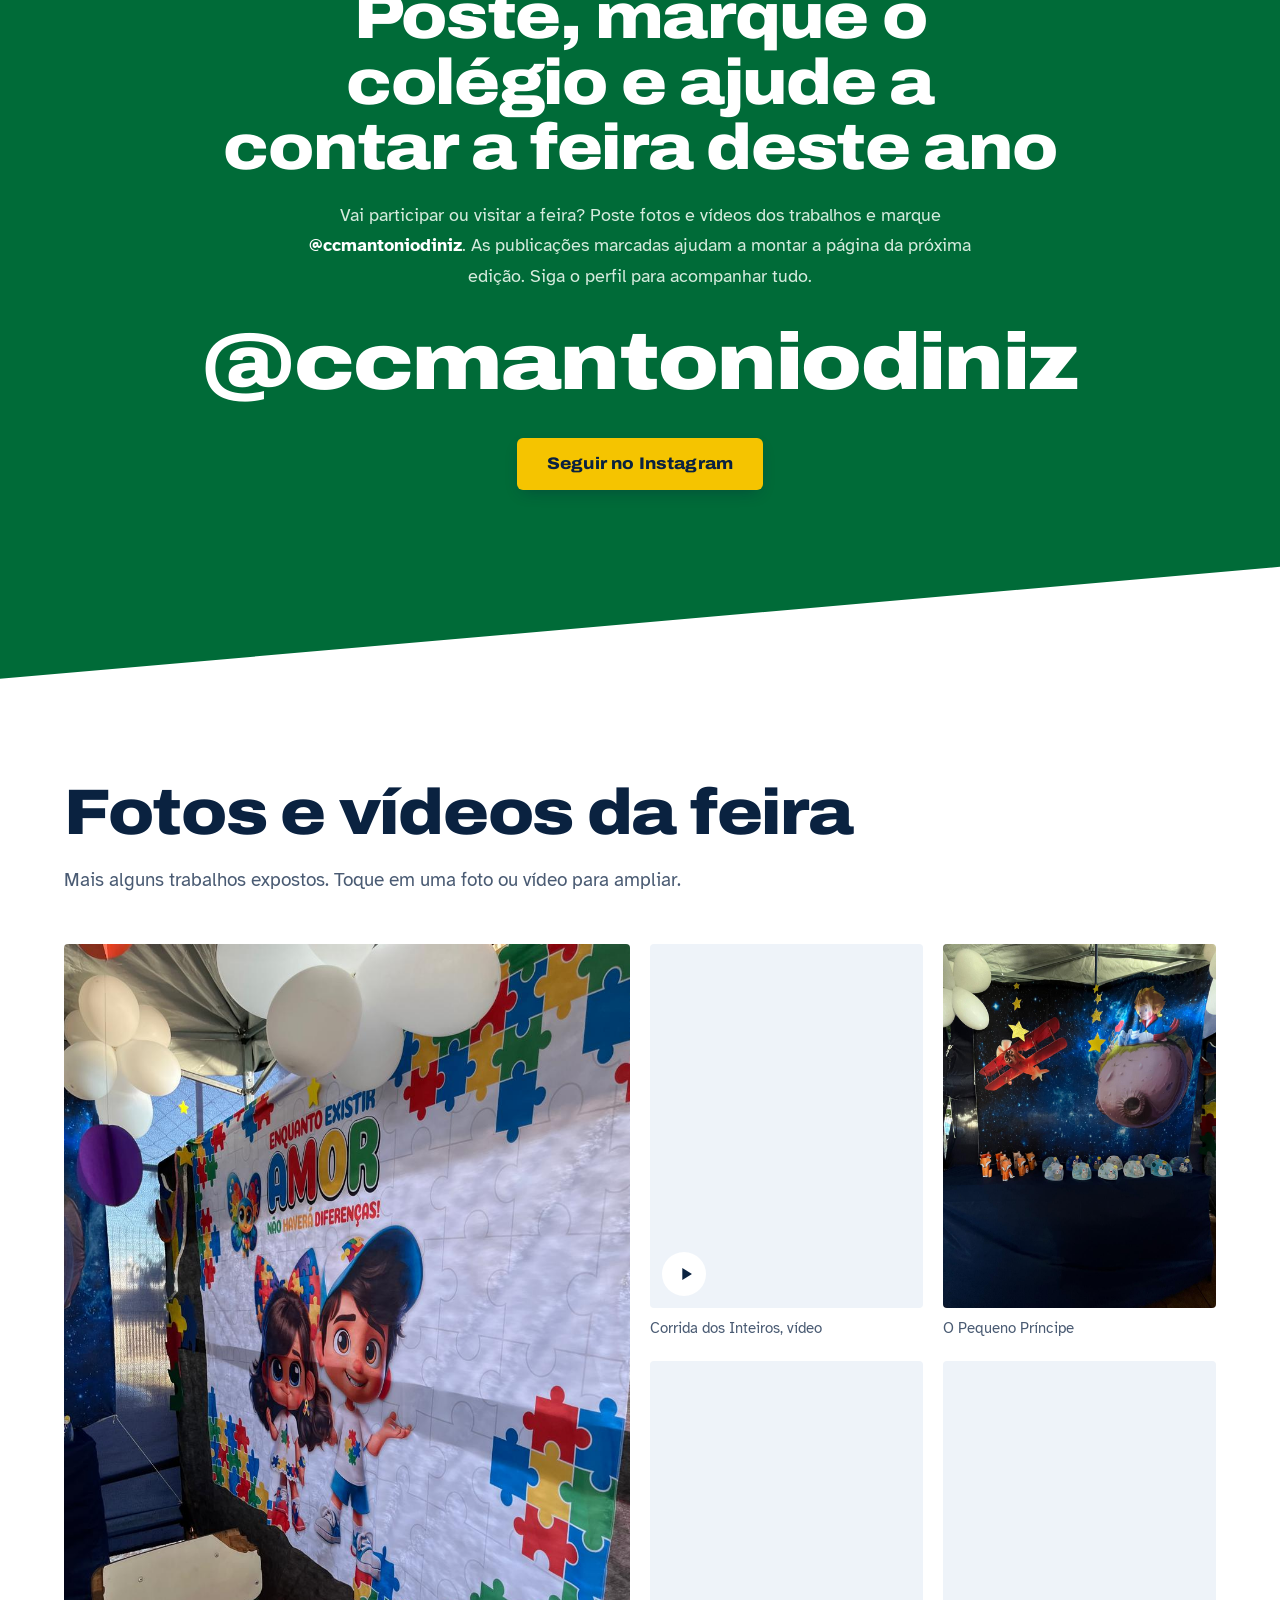
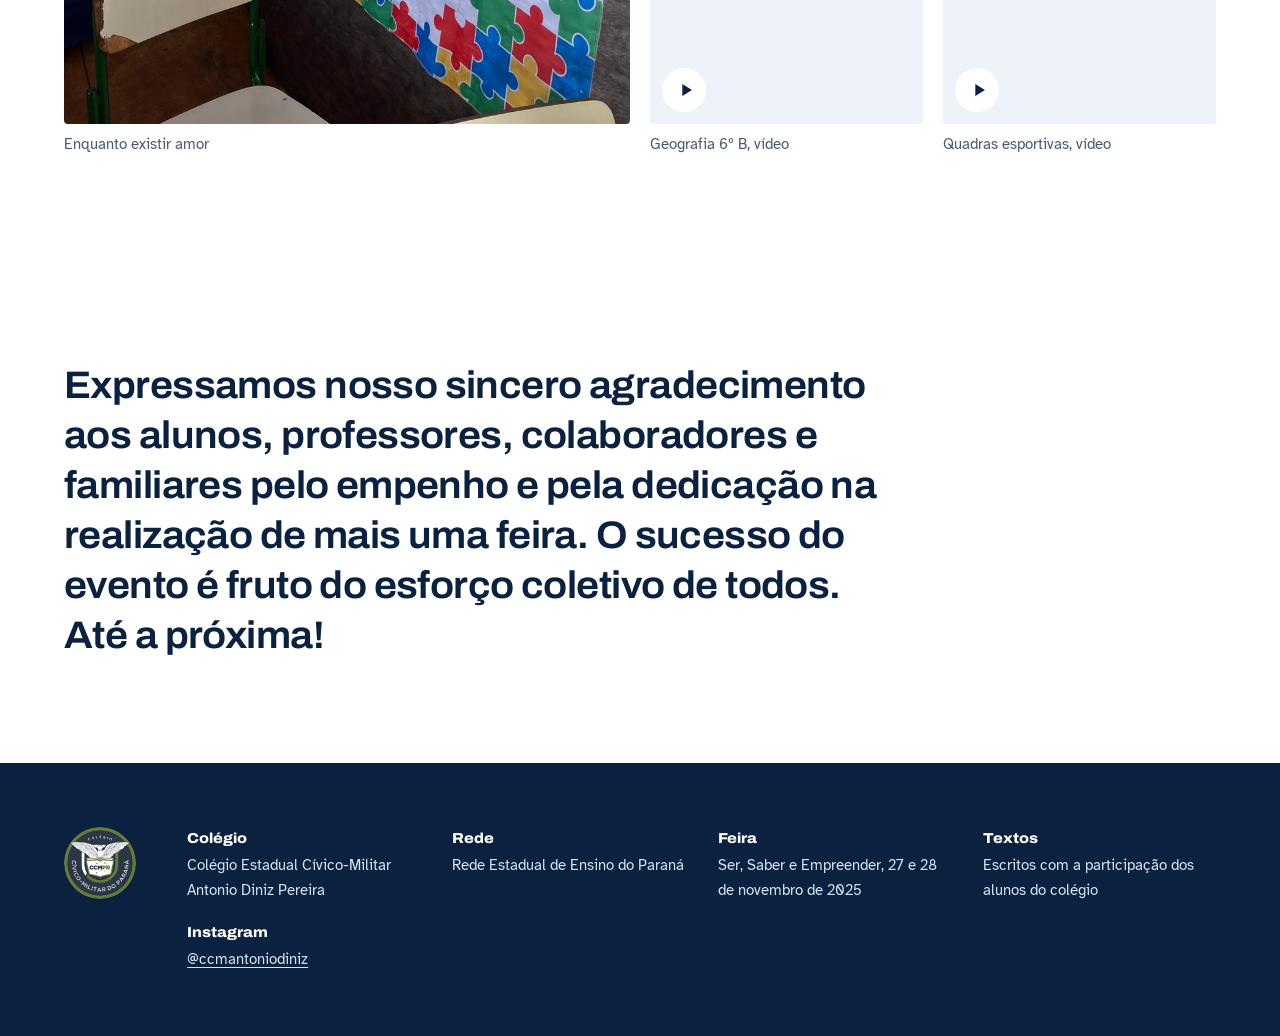
==== commit 295b2cfb: "Redesenha o site da feira com o visual da bandeira do Paraná - Novo visual: campo verde, faixa branc" ====
--- a/index.html
+++ b/index.html
@@ -2,192 +2,173 @@
 <html lang="pt-BR">
 <head>
   <meta charset="utf-8">
-  <meta name="viewport" content="width=device-width, initial-scale=1">
+  <meta name="viewport" content="width=device-width, initial-scale=1, viewport-fit=cover">
   <title>Feira Ser, Saber e Empreender 2025</title>
-  <meta name="description" content="Fotos e memórias da Feira Ser, Saber e Empreender 2025 do Colégio Estadual Cívico-Militar Antonio Diniz Pereira, realizada em 8 e 9 de novembro.">
+  <meta name="description" content="Como foi a Feira Ser, Saber e Empreender 2025 do Colégio Estadual Cívico-Militar Antonio Diniz Pereira, nos dias 27 e 28 de novembro: textos dos alunos, fotos e vídeos dos trabalhos.">
+  <meta name="theme-color" content="#006B38">
   <link rel="preconnect" href="https://fonts.googleapis.com">
   <link rel="preconnect" href="https://fonts.gstatic.com" crossorigin>
-  <link href="https://fonts.googleapis.com/css2?family=Big+Shoulders+Display:wght@600;800;900&family=Public+Sans:wght@400;500;700&display=swap" rel="stylesheet">
+  <link href="https://fonts.googleapis.com/css2?family=Archivo:wdth,wght@62..125,500..900&family=Atkinson+Hyperlegible:ital,wght@0,400;0,700;1,400&display=swap" rel="stylesheet">
   <link rel="icon" href="img/brasao.webp" type="image/webp">
   <link rel="stylesheet" href="style.css">
 </head>
 <body>
 
-  <!-- Faixa verde lateral: a mesma da calça da farda -->
-  <div class="faixa" aria-hidden="true"></div>
+  <svg width="0" height="0" style="position:absolute" aria-hidden="true">
+    <symbol id="estrela" viewBox="0 0 24 24"><path d="M12 1.5l3.1 7.1 7.7.7-5.8 5.1 1.7 7.6L12 18l-6.7 4 1.7-7.6L1.2 9.3l7.7-.7z"/></symbol>
+    <symbol id="play" viewBox="0 0 24 24"><path d="M8 5.5v13l10.5-6.5z"/></symbol>
+  </svg>
+
+  <a class="pular" href="#conteudo">Pular para o conteúdo</a>
 
   <header class="topo">
     <a class="marca" href="#inicio">
-      <img class="brasao" src="img/brasao.webp" alt="" width="52" height="52">
-      <span class="marca-texto">
-        <strong>Colégio Estadual Cívico-Militar</strong>
-        <span>Antonio Diniz Pereira</span>
-      </span>
+      <img src="img/brasao.webp" alt="" width="48" height="48">
+      <span><small>Colégio Estadual Cívico-Militar</small><strong>Antonio Diniz Pereira</strong></span>
     </a>
-    <nav aria-label="Seções">
+    <nav class="links" aria-label="Seções">
       <a href="#importancia">A feira</a>
+      <a href="#dias">Os dois dias</a>
       <a href="#galeria">Fotos</a>
-      <a href="#instagram">Instagram</a>
+      <a href="https://www.instagram.com/ccmantoniodiniz/" target="_blank" rel="noopener">Instagram</a>
     </nav>
   </header>
 
   <main id="inicio">
 
-    <section class="hero">
-      <div class="hero-texto">
-        <p class="tarja">Edição 2025</p>
-        <p class="hero-pre">Feira</p>
-        <h1 aria-label="Ser, saber e empreender">
-          <span>Ser,</span>
-          <span>saber e</span>
-          <span>empreender</span>
-        </h1>
-        <p class="lead">Nos dias 27 e 28 de novembro de 2025, o colégio organiza sua feira de ciências para apresentar os projetos do ano.</p>
-        <>
-        <dl class="dados">
-          <div><dt>Abertura</dt><dd>8 de novembro</dd></div>
-          <div><dt>Visitação</dt><dd>9 de novembro</dd></div>
-        </dl>
-        <div class="acoes">
-          <a class="btn btn-principal" href="#galeria">Ver as fotos</a>
+    <!-- Bandeira: campo verde, faixa branca diagonal e esfera azul -->
+    <section class="bandeira" aria-labelledby="titulo">
+      <div class="faixa">
+        <div class="faixa-texto">
+          <h1 id="titulo">
+            <span class="titulo-feira">Feira</span>
+            <span class="titulo-nome">Ser, Saber e Empreender</span>
+          </h1>
         </div>
       </div>
 
-      <img class="hero-brasao" src="img/brasao.webp" alt="Brasão dos Colégios Cívico-Militares do Paraná" width="270" height="270">
-    </section>
+      <div class="esfera" aria-hidden="true">
+        <img src="img/brasao.webp" alt="" width="270" height="270">
+        <svg viewBox="0 0 24 24" class="estrela e1"><use href="#estrela"/></svg>
+        <svg viewBox="0 0 24 24" class="estrela e2"><use href="#estrela"/></svg>
+        <svg viewBox="0 0 24 24" class="estrela e3"><use href="#estrela"/></svg>
+        <svg viewBox="0 0 24 24" class="estrela e4"><use href="#estrela"/></svg>
+        <svg viewBox="0 0 24 24" class="estrela e5"><use href="#estrela"/></svg>
+      </div>
 
-    <section class="tema" id="tema">
-      <h2>Três ideias, uma feira</h2>
-      <p class="secao-intro">O nome da feira resume o que o colégio quer formar: pessoas com valores, com conhecimento e com iniciativa.</p>
-      <div class="pilares">
-        <article class="pilar">
-          <h3>Ser</h3>
-          <p>Valores, cidadania, respeito e convivência.</p>
-        </article>
-        <article class="pilar">
-          <h3>Saber</h3>
-          <p>Conhecimento, pesquisa e curiosidade.</p>
-        </article>
-        <article class="pilar">
-          <h3>Empreender</h3>
-          <p>Iniciativa para transformar ideias em ação.</p>
-        </article>
+      <div class="bandeira-rodape" id="conteudo">
+        <p class="lead">Nos dias 27 e 28 de novembro de 2025, o colégio realizou sua feira para apresentar os projetos desenvolvidos pelos alunos ao longo do ano.</p>
+        <div class="acoes">
+          <a class="botao" href="#galeria">Ver as fotos</a>
+          <p class="edicao">Edição 2025</p>
+        </div>
       </div>
     </section>
 
-    <section class="importancia" id="importancia">
-      <h2>Por que essa feira importa</h2>
-      <p class="secao-intro">A feira escolar é um evento breve, mas o movimento de aprendizado que ela gera é contínuo. Antes e depois da exposição, cada trabalho reflete um processo profundo de pesquisa, tentativa e erro, aprimoramento e constante diálogo entre professores e estudantes.</p>
-
-      <div class="historia">
-        <div class="historia-texto">
-          <h3>Aprender fazendo</h3>
-          <p>na sala de aula, o conteúdo chega pelo professor. Na feira, o caminho se inverte: são os alunos que pesquisam, testam e montam o trabalho. Quando precisam explicar o que fizeram para alguém de fora, descobrem o que realmente entenderam, e o aprendizado fica de um jeito que a prova sozinha não consegue.</p>
-        </div>
-        <figure class="historia-foto sem-foto">
-          <img data-src="fotos/feira-1.jpg" alt="Alunos durante a feira">
-        </figure>
-      </div>
-
-      <div class="historia">
-        <div class="historia-texto">
-          <h3>Postura, responsabilidade e trabalho em equipe</h3>
-         <p>Receber visitantes, falar em público e responder perguntas são experiências que ajudam os alunos a desenvolver a confiança, a comunicação e a segurança em si mesmos. Já dividir tarefas, cumprir prazos e cuidar do próprio espaço são atitudes que ensinam, na prática, o valor da responsabilidade, da organização e do respeito ao próximo. São aprendizados que vão além da sala de aula e contribuem para a formação de jovens mais conscientes, responsáveis e preparados para os desafios da vida, valores que fazem parte da proposta de um colégio cívico-militar..</p>
-        </div>
-        <figure class="historia-foto sem-foto">
-          <img data-src="fotos/feira-2.jpg" alt="Alunos apresentando trabalhos na feira">
-        </figure>
-      </div>
-
-      <div class="historia">
-        <div class="historia-texto">
-          <h3>Da criatividade à prática.</h3>
-          <p>Empreender é muito mais do que ter um negócio. É pensar em ideias, encontrar soluções e transformá-las em realidade. A feira é uma oportunidade para os alunos explorarem sua criatividade e apresentarem suas próprias criações.</p>
-        </div>
-        <figure class="historia-foto sem-foto">
-          <img data-src="fotos/feira-3.jpg" alt="Trabalho dos alunos exposto na feira">
-        </figure>
-      </div>
-      <div class="historia">
-        <div class="historia-texto">
-          <h3>Escola de Portas Abertas: Construindo Pontes, Compartilhando Conquistas</h3>
-          <p>Abrir as portas da nossa escola para as famílias e a comunidade é uma forma de compartilhar o protagonismo dos nossos alunos. Esse encontro estreita parcerias essenciais e reforça o valor da dedicação dos estudantes, mostrando que o aprendizado se constrói juntos.</p>
-        </div
-        <figure class="historia-foto sem-foto">
-          <img data-src="fotos/feira-4.jpg" alt="Visitantes na feira">
-        </figure>
-      </div>
+    <!-- Tema -->
+    <section class="tema" aria-labelledby="tema-titulo">
+      <h2 id="tema-titulo">Três ideias, uma feira</h2>
+      <p class="intro">O nome da feira resume o que o colégio quer formar: pessoas com valores, com conhecimento e com iniciativa.</p>
+      <dl class="ideias">
+        <div><dt>Ser</dt><dd>Valores, cidadania, respeito e convivência.</dd></div>
+        <div><dt>Saber</dt><dd>Conhecimento, pesquisa e curiosidade.</dd></div>
+        <div><dt>Empreender</dt><dd>Iniciativa para transformar ideias em ação.</dd></div>
+      </dl>
     </section>
 
-    <section class="dias" id="dias">
-      <h2>Os dois dias de feira</h2>
-      <ol class="linha-tempo">
+    <!-- Textos escritos com os alunos -->
+    <section class="importancia" id="importancia" aria-labelledby="imp-titulo">
+      <h2 id="imp-titulo">Por que essa feira importa</h2>
+      <p class="intro">A feira escolar é um evento breve, mas o aprendizado que ela movimenta é contínuo. Antes e depois da exposição, cada trabalho reflete um processo de pesquisa, tentativa e erro, aprimoramento e diálogo constante entre professores e estudantes.</p>
+
+      <article class="relato">
+        <figure class="placa"><img src="fotos/maquete-montanha.jpg" alt="Maquete de geografia com montanha de papel alumínio e algodão, rio e vegetação" width="960" height="1280" loading="lazy"></figure>
+        <h3>Aprender fazendo</h3>
+        <p>Na sala de aula, o conteúdo chega pelo professor. Na feira, o caminho se inverte: são os alunos que pesquisam, testam e montam o trabalho. Quando precisam explicar o que fizeram para alguém de fora, descobrem o que realmente entenderam, e o aprendizado fica de um jeito que a prova sozinha não consegue.</p>
+      </article>
+
+      <article class="relato relato-campo">
+        <figure class="placa"><img src="fotos/maquete-historia.jpg" alt="Maquete histórica com tabuleiro de xadrez, bandeiras de países e cartazes explicativos" width="1280" height="960" loading="lazy"></figure>
+        <h3>Postura, responsabilidade e trabalho em equipe</h3>
+        <p>Receber visitantes, falar em público e responder perguntas são experiências que ajudam os alunos a desenvolver confiança, comunicação e segurança. Dividir tarefas, cumprir prazos e cuidar do próprio espaço ensinam, na prática, o valor da responsabilidade, da organização e do respeito ao próximo. São aprendizados que vão além da sala de aula e formam jovens mais conscientes e preparados para os desafios da vida, valores que fazem parte da proposta de um colégio cívico-militar.</p>
+      </article>
+
+      <article class="relato">
+        <figure class="placa"><img src="fotos/filtros-dos-sonhos.jpg" alt="Filtros dos sonhos e árvore de macramê feitos pelos alunos" width="960" height="1280" loading="lazy"></figure>
+        <h3>Da criatividade à prática</h3>
+        <p>Empreender é muito mais do que ter um negócio. É pensar em ideias, encontrar soluções e transformá-las em realidade. A feira é uma oportunidade para os alunos explorarem a criatividade e apresentarem suas próprias criações.</p>
+      </article>
+
+      <article class="relato">
+        <figure class="placa"><img src="fotos/cidade-sustentavel.jpg" alt="Maquete de cidade sustentável do Sudeste Asiático, com prédios, rua, árvores e lago" width="960" height="1280" loading="lazy"></figure>
+        <h3>Escola de portas abertas: construindo pontes, compartilhando conquistas</h3>
+        <p>Abrir as portas da escola para as famílias e a comunidade é uma forma de mostrar o protagonismo dos nossos alunos. Esse encontro fortalece parcerias essenciais, valoriza a dedicação dos estudantes e mostra que o aprendizado se constrói junto.</p>
+      </article>
+    </section>
+
+    <!-- Os dois dias -->
+    <section class="dias" id="dias" aria-labelledby="dias-titulo">
+      <h2 id="dias-titulo">Os dois dias de feira</h2>
+      <ol class="dias-lista">
         <li>
-          <time datetime="2025-11-08">08/11</time>
-          <div><h3>Abertura</h3><p>Abertura oficial da feira no colégio.</p></div>
+          <time datetime="2025-11-27"><span class="dia-num">27</span><span class="dia-mes">de novembro</span></time>
+          <h3>Abertura</h3>
+          <p>Abertura oficial da feira no colégio.</p>
         </li>
         <li>
-          <time datetime="2025-11-09">09/11</time>
-          <div><h3>Visitação</h3><p>Dia aberto para famílias e comunidade conhecerem os trabalhos dos alunos.</p></div>
+          <time datetime="2025-11-28"><span class="dia-num">28</span><span class="dia-mes">de novembro</span></time>
+          <h3>Visitação</h3>
+          <p>Dia aberto para famílias e comunidade conhecerem os trabalhos dos alunos.</p>
         </li>
       </ol>
     </section>
 
-    <section class="instagram" id="instagram">
-      <div class="instagram-texto">
-        <h2>Siga o colégio no Instagram</h2>
-        <p>Fotos da feira, eventos, avisos e o dia a dia dos alunos. Acompanhe tudo pelo perfil oficial.</p>
-      </div>
-      <a class="instagram-perfil" href="https://www.instagram.com/ccmantoniodiniz/" target="_blank" rel="noopener">
-        <svg aria-hidden="true" viewBox="0 0 24 24" width="40" height="40"><rect x="2.5" y="2.5" width="19" height="19" rx="5.5" fill="none" stroke="currentColor" stroke-width="2"/><circle cx="12" cy="12" r="4.5" fill="none" stroke="currentColor" stroke-width="2"/><circle cx="17.6" cy="6.4" r="1.3" fill="currentColor"/></svg>
-        <span class="instagram-arroba">@ccmantoniodiniz</span>
-        <span class="btn btn-claro">Seguir no Instagram</span>
-      </a>
+    <!-- Instagram, no meio da página: convite para postar e marcar -->
+    <section class="instagram" id="instagram" aria-labelledby="ig-titulo">
+      <h2 id="ig-titulo">Poste, marque o colégio e ajude a contar a feira deste ano</h2>
+      <p>Vai participar ou visitar a feira? Poste fotos e vídeos dos trabalhos e marque <strong>@ccmantoniodiniz</strong>. As publicações marcadas ajudam a montar a página da próxima edição. Siga o perfil para acompanhar tudo.</p>
+      <a class="ig-perfil" href="https://www.instagram.com/ccmantoniodiniz/" target="_blank" rel="noopener">@ccmantoniodiniz</a>
+      <a class="botao" href="https://www.instagram.com/ccmantoniodiniz/" target="_blank" rel="noopener">Seguir no Instagram</a>
     </section>
 
-    <section class="galeria" id="galeria">
-      <h2>Fotos da feira</h2>
-      <p class="secao-intro">Clique em uma foto para ampliar.</p>
+    <!-- Galeria única de fotos e vídeos -->
+    <section class="galeria" id="galeria" aria-labelledby="gal-titulo">
+      <h2 id="gal-titulo">Fotos e vídeos da feira</h2>
+      <p class="intro">Mais alguns trabalhos expostos. Toque em uma foto ou vídeo para ampliar.</p>
 
-      <!-- Para adicionar fotos: salve em "fotos/" e copie um <li> mudando o nome do arquivo -->
-      <div class="galeria-dia">
-        <h3><time datetime="2025-11-08">08/11</time> Abertura</h3>
-        <ul class="fotos">
-          <li class="sem-foto"><button type="button"><img data-src="fotos/abertura-1.jpg" alt="Abertura da feira, 8 de novembro"></button></li>
-          <li class="sem-foto"><button type="button"><img data-src="fotos/abertura-2.jpg" alt="Abertura da feira, 8 de novembro"></button></li>
-          <li class="sem-foto"><button type="button"><img data-src="fotos/abertura-3.jpg" alt="Abertura da feira, 8 de novembro"></button></li>
-        </ul>
-      </div>
-
-      <div class="galeria-dia">
-        <h3><time datetime="2025-11-09">09/11</time> Visitação</h3>
-        <ul class="fotos">
-          <li class="sem-foto"><button type="button"><img data-src="fotos/visitacao-1.jpg" alt="Visitação da feira, 9 de novembro"></button></li>
-          <li class="sem-foto"><button type="button"><img data-src="fotos/visitacao-2.jpg" alt="Visitação da feira, 9 de novembro"></button></li>
-          <li class="sem-foto"><button type="button"><img data-src="fotos/visitacao-3.jpg" alt="Visitação da feira, 9 de novembro"></button></li>
-        </ul>
-      </div>
+      <!-- Para adicionar: salve o arquivo em "fotos/" e copie um <li> mudando o nome -->
+      <ul class="midias">
+        <li class="destaque"><button type="button"><img src="fotos/painel-amor.jpg" alt="Painel Enquanto existir amor, não haverá diferenças, com peças de quebra-cabeça" width="960" height="1280" loading="lazy"></button><span class="legenda">Enquanto existir amor</span></li>
+        <li><button type="button"><video src="fotos/video-corrida-dos-inteiros.mp4#t=0.5" muted loop playsinline preload="metadata" aria-label="Vídeo do jogo Corrida dos Inteiros, montado no chão"></video><svg class="icone-play" viewBox="0 0 24 24" aria-hidden="true"><use href="#play"/></svg></button><span class="legenda">Corrida dos Inteiros, vídeo</span></li>
+        <li><button type="button"><img src="fotos/pequeno-principe.jpg" alt="Painel inspirado em O Pequeno Príncipe, com avião e estrelas" width="960" height="1280" loading="lazy"></button><span class="legenda">O Pequeno Príncipe</span></li>
+        <li><button type="button"><video src="fotos/video-geografia-6b.mp4#t=0.5" muted loop playsinline preload="metadata" aria-label="Vídeo da maquete do trabalho de Geografia do 6º ano B"></video><svg class="icone-play" viewBox="0 0 24 24" aria-hidden="true"><use href="#play"/></svg></button><span class="legenda">Geografia 6º B, vídeo</span></li>
+        <li><button type="button"><video src="fotos/video-quadras.mp4#t=0.5" muted loop playsinline preload="metadata" aria-label="Vídeo das maquetes de quadras esportivas"></video><svg class="icone-play" viewBox="0 0 24 24" aria-hidden="true"><use href="#play"/></svg></button><span class="legenda">Quadras esportivas, vídeo</span></li>
+      </ul>
     </section>
 
-    <section class="recado">
-      <p class="obrigado">Expressamos nosso sincero agradecimento aos alunos, professores, colaboradores e familiares pelo empenho e dedicação na realização de mais uma feira. O sucesso do evento é fruto do esforço coletivo de todos. Até a próxima!</p>
+    <!-- Agradecimento -->
+    <section class="obrigado" aria-label="Agradecimento">
+      <p>Expressamos nosso sincero agradecimento aos alunos, professores, colaboradores e familiares pelo empenho e pela dedicação na realização de mais uma feira. O sucesso do evento é fruto do esforço coletivo de todos. Até a próxima!</p>
     </section>
 
   </main>
 
   <footer class="rodape">
-    <img class="rodape-brasao" src="img/brasao.webp" alt="" width="72" height="72">
-    <div>
-      <p><strong>Colégio Estadual Cívico-Militar Antonio Diniz Pereira</strong></p>
-      <p>Rede Estadual de Ensino do Paraná</p>
-      <p><a href="https://www.instagram.com/ccmantoniodiniz/" target="_blank" rel="noopener">@ccmantoniodiniz no Instagram</a></p>
-    </div>
+    <img src="img/brasao.webp" alt="Brasão dos Colégios Cívico-Militares do Paraná" width="72" height="72">
+    <dl>
+      <div><dt>Colégio</dt><dd>Colégio Estadual Cívico-Militar Antonio Diniz Pereira</dd></div>
+      <div><dt>Rede</dt><dd>Rede Estadual de Ensino do Paraná</dd></div>
+      <div><dt>Feira</dt><dd>Ser, Saber e Empreender, 27 e 28 de novembro de 2025</dd></div>
+      <div><dt>Textos</dt><dd>Escritos com a participação dos alunos do colégio</dd></div>
+      <div><dt>Instagram</dt><dd><a href="https://www.instagram.com/ccmantoniodiniz/" target="_blank" rel="noopener">@ccmantoniodiniz</a></dd></div>
+    </dl>
   </footer>
 
-  <dialog class="ampliar" id="ampliar">
-    <img src="" alt="">
-    <p class="ampliar-legenda"></p>
-    <button type="button" class="ampliar-fechar" aria-label="Fechar foto">×</button>
+  <dialog class="ampliar" id="ampliar" aria-label="Foto ou vídeo ampliado">
+    <figure><div class="amp-midia"></div><figcaption></figcaption></figure>
+    <button type="button" class="amp-botao amp-fechar" aria-label="Fechar"><svg viewBox="0 0 24 24"><path d="M6 6l12 12M18 6L6 18"/></svg></button>
+    <button type="button" class="amp-botao amp-ant" aria-label="Anterior"><svg viewBox="0 0 24 24"><path d="M15 5l-7 7 7 7"/></svg></button>
+    <button type="button" class="amp-botao amp-prox" aria-label="Próximo"><svg viewBox="0 0 24 24"><path d="M9 5l7 7-7 7"/></svg></button>
   </dialog>
 
   <script src="script.js"></script>
--- a/style.css
+++ b/style.css
@@ -1,299 +1,378 @@
-/* Paleta tirada da farda dos colégios cívico-militares do Paraná */
-:root {
-  --marinho: #0E2747;      /* farda / calça */
-  --azul: #1F4E8A;         /* azul institucional */
-  --azul-claro: #D6E4F3;   /* camisa */
-  --verde: #00843D;        /* faixa da calça / bandeira do PR */
-  --dourado: #C8A23A;      /* insígnias, uso mínimo */
-  --branco: #F6F8FB;
-  --texto: #14243A;
-  --texto-suave: #4A5B72;
-
-  --display: "Big Shoulders Display", "Arial Narrow", sans-serif;
-  --corpo: "Public Sans", system-ui, sans-serif;
-
-  --largura: 1180px;
-  --faixa-w: 14px;
-}
-
-*, *::before, *::after { box-sizing: border-box; }
-
-html { scroll-behavior: smooth; }
-@media (prefers-reduced-motion: reduce) {
-  html { scroll-behavior: auto; }
-  *, *::before, *::after { animation: none !important; transition: none !important; }
-}
-
-body {
-  margin: 0;
-  background: var(--branco);
-  color: var(--texto);
-  font: 400 1.0625rem/1.6 var(--corpo);
-  -webkit-font-smoothing: antialiased;
-}
-
-a { color: inherit; }
-:focus-visible { outline: 3px solid var(--dourado); outline-offset: 3px; }
-
-h1, h2, h3 { font-family: var(--display); line-height: 1; margin: 0; letter-spacing: .01em; }
-h2 { font-size: clamp(2.4rem, 5vw, 3.6rem); font-weight: 800; color: var(--marinho); }
-h3 { font-size: 1.5rem; font-weight: 800; }
-
-/* Faixa verde vertical fixa à esquerda */
-.faixa {
-  position: fixed; inset: 0 auto 0 0;
-  width: var(--faixa-w);
-  background: var(--verde);
-  z-index: 50;
-}
-
-main > section, .topo, .rodape {
-  padding-left: calc(var(--faixa-w) + clamp(16px, 5vw, 64px));
-  padding-right: clamp(16px, 5vw, 64px);
-}
-main > section > *, .topo, .rodape > * { max-width: var(--largura); }
-
-/* ---------- Topo ---------- */
-.topo {
-  display: flex; align-items: center; justify-content: space-between; gap: 24px;
-  padding-top: 20px; padding-bottom: 20px;
-  background: var(--marinho); color: #fff;
-  max-width: none;
-}
-.marca { display: flex; align-items: center; gap: 12px; text-decoration: none; }
-.brasao { width: 52px; height: 52px; flex: none; }
-.marca-texto { display: grid; line-height: 1.2; }
-.marca-texto strong { font-size: .8rem; font-weight: 500; opacity: .75; }
-.marca-texto span { font-family: var(--display); font-size: 1.35rem; font-weight: 800; }
-.topo nav { display: flex; gap: 28px; }
-.topo nav a { text-decoration: none; font-weight: 500; font-size: .95rem; padding: 6px 0; border-bottom: 2px solid transparent; }
-.topo nav a:hover { border-color: var(--verde); }
-
-/* ---------- Hero ---------- */
-.hero {
-  position: relative;
-  display: grid; grid-template-columns: 1fr auto; gap: 48px; align-items: end;
-  padding-top: clamp(48px, 8vw, 96px); padding-bottom: clamp(56px, 8vw, 104px);
-  background: var(--marinho); color: #fff;
-  overflow: hidden;
-}
-/* Divisas (chevrons) ao fundo, referência às insígnias de série */
-.hero::before {
-  content: ""; position: absolute; right: -60px; top: -40px;
-  width: 520px; height: 640px;
-  background:
-    linear-gradient(135deg, transparent 46%, rgba(255,255,255,.05) 46% 54%, transparent 54%) 0 0 / 120px 120px,
-    linear-gradient(225deg, transparent 46%, rgba(255,255,255,.05) 46% 54%, transparent 54%) 0 0 / 120px 120px;
-  pointer-events: none;
-}
-.hero > * { position: relative; min-width: 0; }
-
-/* Tarja: braçadeira com turno e série da farda */
-.tarja {
-  display: inline-block; margin: 0 0 24px;
-  padding: 6px 18px 6px 14px;
-  background: var(--verde); color: #fff;
-  font-weight: 700; font-size: .95rem;
-  clip-path: polygon(0 0, 100% 0, calc(100% - 10px) 100%, 0 100%);
-}
-
-.hero h1 {
-  font-size: clamp(3.2rem, 11vw, 9rem);
-  font-weight: 900;
-  line-height: .9;
-  letter-spacing: -.01em;
-  margin-bottom: 28px;
-  animation: entrada .9s cubic-bezier(.2,.7,.2,1) both;
-}
-@keyframes entrada {
-  from { opacity: 0; transform: translateY(24px); clip-path: inset(0 0 100% 0); }
-  to   { opacity: 1; transform: none; clip-path: inset(0 0 0 0); }
-}
-.hero-pre { margin: 0 0 4px; font-family: var(--display); font-weight: 800; font-size: clamp(1.6rem, 3vw, 2.2rem); color: var(--azul-claro); }
-/* Linhas em escada, como passos de uma formatura */
-.hero h1 span { display: block; }
-.hero h1 span:nth-child(2) { padding-left: .5em; }
-.hero h1 span:nth-child(3) { padding-left: 1em; }
-.lead { max-width: 52ch; font-size: 1.15rem; color: var(--azul-claro); margin: 0 0 32px; }
-
-.dados { display: flex; flex-wrap: wrap; gap: 0; margin: 0 0 36px; }
-.dados div { padding: 4px 28px 4px 0; margin-right: 28px; border-right: 1px solid rgba(255,255,255,.2); }
-.dados div:last-child { border: 0; margin: 0; }
-.dados dt { font-size: .85rem; color: var(--azul-claro); opacity: .8; }
-.dados dd { margin: 0; font-weight: 700; font-size: 1.1rem; }
-
-.acoes { display: flex; flex-wrap: wrap; gap: 12px; }
-.btn {
-  display: inline-block; padding: 14px 26px;
-  font-weight: 700; text-decoration: none; border-radius: 3px;
-  border: 2px solid transparent;
-  transition: background .15s, color .15s;
-}
-.btn-principal { background: var(--verde); color: #fff; }
-.btn-principal:hover { background: #006B31; }
-.btn-linha { border-color: rgba(255,255,255,.5); color: #fff; }
-.btn-linha:hover { background: #fff; color: var(--marinho); }
-
-/* Brasão grande no hero */
-.hero-brasao {
-  width: clamp(180px, 22vw, 300px); height: auto;
-  border-radius: 50%;
-  box-shadow: 0 0 0 10px rgba(255,255,255,.06), 0 0 0 22px rgba(255,255,255,.03);
-}
-
-/* ---------- Tema ---------- */
-.tema { padding-top: clamp(64px, 9vw, 112px); padding-bottom: clamp(64px, 9vw, 112px); }
-.secao-intro { color: var(--texto-suave); margin: 12px 0 40px; max-width: 60ch; font-size: 1.1rem; }
-.pilares { display: grid; grid-template-columns: repeat(3, 1fr); gap: 0 40px; }
-.pilar { border-top: 6px solid var(--marinho); padding-top: 20px; }
-.pilar:nth-child(2) { border-color: var(--azul); }
-.pilar:nth-child(3) { border-color: var(--verde); }
-.pilar h3 { font-size: clamp(2.6rem, 5vw, 4rem); font-weight: 900; color: var(--marinho); margin-bottom: 12px; }
-.pilar p { margin: 0; color: var(--texto-suave); max-width: 38ch; }
-
-/* ---------- Importância: texto intercalado com fotos ---------- */
-.importancia { padding-top: 0; padding-bottom: clamp(64px, 9vw, 112px); }
-.importancia > h2 { padding-top: clamp(24px, 4vw, 48px); border-top: 2px solid var(--azul-claro); }
-.historia {
-  display: grid; grid-template-columns: 1fr 1fr; gap: 56px; align-items: center;
-  margin-top: clamp(40px, 6vw, 72px);
-}
-/* Alterna o lado da foto a cada trecho */
-.historia:nth-of-type(even) .historia-texto { order: 2; }
-.historia-texto h3 { font-size: clamp(1.9rem, 3.4vw, 2.6rem); color: var(--marinho); margin-bottom: 16px; }
-.historia-texto p { margin: 0; color: var(--texto-suave); font-size: 1.1rem; max-width: 54ch; }
-.historia-foto { margin: 0; aspect-ratio: 4 / 3; background: var(--azul); overflow: hidden; position: relative; }
-.historia-foto img { width: 100%; height: 100%; object-fit: cover; display: block; }
-.historia-foto.sem-foto {
-  background:
-    repeating-linear-gradient(135deg, transparent 0 18px, rgba(255,255,255,.05) 18px 36px),
-    var(--azul);
-}
-.historia-foto.sem-foto img { display: none; }
-.historia-foto.sem-foto::after {
-  content: "Espaço para foto";
-  position: absolute; left: 16px; bottom: 14px;
-  color: var(--azul-claro); font: 500 .9rem/1.4 var(--corpo);
-}
-
-/* ---------- Chamada do Instagram ---------- */
-.instagram {
-  background: var(--verde); color: #fff;
-  padding-top: clamp(56px, 7vw, 88px); padding-bottom: clamp(56px, 7vw, 88px);
-  display: grid; grid-template-columns: 1fr auto; gap: 40px; align-items: center;
-}
-.instagram h2 { color: #fff; margin-bottom: 14px; }
-.instagram p { margin: 0; max-width: 46ch; font-size: 1.1rem; }
-.instagram-perfil {
-  display: grid; justify-items: start; gap: 10px;
-  text-decoration: none; color: #fff;
-}
-.instagram-arroba { font-family: var(--display); font-weight: 900; font-size: clamp(2rem, 4.4vw, 3.4rem); line-height: 1; }
-.btn-claro { background: #fff; color: var(--verde); margin-top: 8px; }
-.instagram-perfil:hover .btn-claro { background: var(--marinho); color: #fff; }
-
-/* ---------- Os dois dias ---------- */
-.dias {
-  background: var(--azul-claro);
-  padding-top: clamp(64px, 9vw, 112px); padding-bottom: clamp(64px, 9vw, 112px);
-}
-.dias h2 { margin-bottom: 36px; }
-.linha-tempo { list-style: none; margin: 0; padding: 0; max-width: 820px; }
-.linha-tempo li {
-  display: grid; grid-template-columns: 110px 1fr; gap: 24px;
-  padding: 22px 0; border-top: 2px solid var(--marinho);
-}
-.linha-tempo li:last-child { border-bottom: 2px solid var(--marinho); }
-.linha-tempo time { font-family: var(--display); font-weight: 900; font-size: 2.4rem; line-height: 1; color: var(--azul); }
-.linha-tempo h3 { color: var(--marinho); margin-bottom: 6px; }
-.linha-tempo p { margin: 0; color: var(--texto-suave); }
-
-/* ---------- Galeria ---------- */
-.galeria {
-  background: var(--marinho); color: #fff;
-  padding-top: clamp(64px, 9vw, 112px); padding-bottom: clamp(64px, 9vw, 112px);
-}
-.galeria h2 { color: #fff; }
-.galeria .secao-intro { color: var(--azul-claro); }
-.galeria-dia + .galeria-dia { margin-top: 56px; }
-.galeria-dia h3 { font-size: 2rem; margin-bottom: 18px; display: flex; align-items: baseline; gap: 14px; }
-.galeria-dia h3 time { color: var(--verde); filter: brightness(1.4); }
-.fotos {
-  list-style: none; margin: 0; padding: 0;
-  display: grid; grid-template-columns: repeat(4, 1fr); grid-auto-rows: 200px; gap: 10px;
-}
-/* A primeira foto de cada dia ganha destaque */
-.fotos li:first-child { grid-column: span 2; grid-row: span 2; }
-.fotos li:nth-child(n+2) { grid-column: span 2; }
-.fotos button {
-  display: block; width: 100%; height: 100%; padding: 0; border: 0;
-  background: var(--azul); cursor: zoom-in; overflow: hidden;
-}
-.fotos img { width: 100%; height: 100%; object-fit: cover; display: block; transition: transform .3s; }
-.fotos button:hover img { transform: scale(1.04); }
-/* Espaço reservado enquanto não há foto */
-.sem-foto button {
-  cursor: default; position: relative;
-  background:
-    repeating-linear-gradient(135deg, transparent 0 18px, rgba(255,255,255,.04) 18px 36px),
-    var(--azul);
-}
-.sem-foto img { display: none; }
-.sem-foto button::after {
-  content: attr(data-legenda);
-  position: absolute; left: 16px; right: 16px; bottom: 14px;
-  text-align: left; color: var(--azul-claro); font: 500 .9rem/1.4 var(--corpo);
-}
-
-.ampliar {
-  border: 0; padding: 0; background: transparent; max-width: min(1100px, 92vw);
-  overflow: visible;
-}
-.ampliar::backdrop { background: rgba(8, 26, 49, .92); }
-.ampliar img { display: block; max-width: 100%; max-height: 80vh; margin: 0 auto; }
-.ampliar-legenda { color: #fff; text-align: center; margin: 12px 0 0; }
-.ampliar-fechar {
-  position: absolute; top: -48px; right: 0;
-  width: 40px; height: 40px; border: 0; cursor: pointer;
-  background: var(--verde); color: #fff; font-size: 1.6rem; line-height: 1;
-}
-
-/* ---------- Recado final ---------- */
-.recado { padding-top: clamp(64px, 9vw, 112px); padding-bottom: clamp(64px, 9vw, 112px); }
-.obrigado {
-  margin: 0; max-width: 28ch;
-  font-family: var(--display); font-weight: 800;
-  font-size: clamp(1.8rem, 3.6vw, 2.8rem); line-height: 1.1; color: var(--marinho);
-  padding-left: 28px; border-left: 6px solid var(--verde);
-}
-
-/* ---------- Rodapé ---------- */
-.rodape {
-  padding-top: 36px; padding-bottom: 36px;
-  background: #081A31; color: var(--azul-claro);
-  font-size: .95rem;
-}
-.rodape { display: flex; align-items: center; gap: 20px; }
-.rodape-brasao { width: 72px; height: 72px; flex: none; }
-.rodape p { margin: 0 0 4px; }
-.rodape strong { color: #fff; }
-
-/* ---------- Responsivo ---------- */
-@media (max-width: 900px) {
-  .hero { grid-template-columns: 1fr; }
-  .hero-brasao { display: none; }
-  .historia { grid-template-columns: 1fr; gap: 24px; }
-  .historia:nth-of-type(even) .historia-texto { order: 0; }
-  .instagram { grid-template-columns: 1fr; }
-  .pilares { grid-template-columns: 1fr; gap: 40px; }
-  .fotos { grid-template-columns: repeat(2, 1fr); grid-auto-rows: 160px; }
-  .fotos li:nth-child(n+2) { grid-column: span 1; }
-}
-@media (max-width: 640px) {
-  :root { --faixa-w: 8px; }
-  .topo nav { display: none; }
-  .dados div { border: 0; margin-right: 0; padding-right: 24px; }
-  .hero h1 span:nth-child(2) { padding-left: .3em; }
-  .hero h1 span:nth-child(3) { padding-left: .6em; }
-  .linha-tempo li { grid-template-columns: 1fr; gap: 6px; }
-}
+﻿/* =========================================================
+   Feira Ser, Saber e Empreender 2025
+   Mundo visual: a bandeira do Paraná
+   (campo verde, faixa branca diagonal, esfera azul com o Cruzeiro do Sul)
+   ========================================================= */
+:root {
+  --verde: #006B38;        /* campo da bandeira, escurecido para texto branco */
+  --verde-sinal: #00A651;  /* verde da bandeira em detalhes */
+  --verde-tinta: #D5EBDD;  /* texto secundário sobre o verde */
+  --branco: #FFFFFF;
+  --azul: #0B4EA2;         /* esfera */
+  --azul-tinta: #D4E2F5;   /* texto secundário sobre o azul */
+  --marinho: #0A2240;      /* texto principal, rodapé */
+  --cinza-azul: #4A5B73;   /* texto secundário sobre branco */
+  --nevoa: #EEF3F9;
+  --amarelo: #F5C400;      /* só para ações */
+  --amarelo-escuro: #DDB000;
+
+  --display: "Archivo", "Arial Narrow", sans-serif;
+  --texto: "Atkinson Hyperlegible", system-ui, sans-serif;
+
+  /* Um único ângulo para toda a página: a subida da faixa da bandeira */
+  --angulo: 5deg;
+  --corte: 8.75vw;          /* tan(5deg) * 100vw */
+
+  --gutter: clamp(16px, 5vw, 80px);
+  --largura: 1240px;
+  --sobe: cubic-bezier(.16, 1, .3, 1);
+}
+
+*, *::before, *::after { box-sizing: border-box; }
+html { -webkit-text-size-adjust: 100%; scroll-behavior: smooth; scrollbar-color: var(--verde) var(--nevoa); accent-color: var(--verde); }
+body {
+  margin: 0;
+  background: var(--branco);
+  color: var(--marinho);
+  font: 400 clamp(1.02rem, .97rem + .25vw, 1.15rem)/1.65 var(--texto);
+  caret-color: var(--verde);
+  overflow-x: hidden;
+}
+::selection { background: var(--amarelo); color: var(--marinho); }
+img { display: block; max-width: 100%; }
+a { color: inherit; text-underline-offset: .22em; text-decoration-thickness: 1px; }
+:focus-visible { outline: 3px solid var(--amarelo); outline-offset: 3px; }
+
+h1, h2, h3 { margin: 0; font-family: var(--display); line-height: 1.02; letter-spacing: -.02em; text-wrap: balance; }
+h2 { font-size: clamp(2.1rem, 1.3rem + 3.4vw, 4.2rem); font-weight: 850; font-stretch: 112%; }
+h3 { font-size: clamp(1.35rem, 1.1rem + 1vw, 1.9rem); font-weight: 750; font-stretch: 105%; }
+p { margin: 0; }
+
+.pular {
+  position: absolute; left: 12px; top: -60px; z-index: 50;
+  padding: 10px 16px; background: var(--amarelo); color: var(--marinho); font-weight: 700;
+}
+.pular:focus { top: 12px; }
+
+/* ---------- Botão de ação (o único lugar do amarelo) ---------- */
+.botao {
+  display: inline-flex; align-items: center; justify-content: center;
+  min-height: 52px; padding: 0 30px; border-radius: 6px;
+  background: var(--amarelo); color: var(--marinho);
+  font: 800 1.05rem/1 var(--display); font-stretch: 110%; letter-spacing: .01em;
+  text-decoration: none;
+  box-shadow: 0 6px 16px -6px rgba(10, 34, 64, .45);
+  transition: background .2s, transform .3s var(--sobe), box-shadow .3s var(--sobe);
+}
+.botao:hover { background: var(--amarelo-escuro); transform: translateY(-2px); box-shadow: 0 12px 22px -8px rgba(10, 34, 64, .5); }
+.botao:active { transform: translateY(0); }
+
+/* ---------- Topo ---------- */
+.topo {
+  position: relative; z-index: 3;
+  display: flex; flex-wrap: wrap; align-items: center; justify-content: space-between; gap: 12px 24px;
+  padding: 18px var(--gutter);
+  background: var(--verde); color: var(--branco);
+}
+.marca { display: flex; align-items: center; gap: 12px; text-decoration: none; }
+.marca img { width: 48px; height: 48px; border-radius: 50%; }
+.marca span { display: grid; line-height: 1.15; }
+.marca small { font-size: .78rem; color: var(--verde-tinta); }
+.marca strong { font-family: var(--display); font-weight: 800; font-stretch: 110%; font-size: 1.08rem; }
+.links { display: flex; flex-wrap: wrap; gap: 4px 26px; }
+.links a { text-decoration: none; font-weight: 700; font-size: .98rem; padding: 6px 0; border-bottom: 2px solid transparent; transition: border-color .2s; }
+.links a:hover { border-color: var(--branco); }
+
+/* ---------- Bandeira (primeira tela) ---------- */
+.bandeira {
+  position: relative; isolation: isolate;
+  display: grid;
+  grid-template-columns: minmax(0, 1fr) auto;
+  grid-template-rows: auto auto;
+  align-items: center;
+  min-height: min(calc(100svh - 84px), 760px);
+  padding: clamp(8px, 2vw, 24px) 0 calc(var(--corte) + clamp(36px, 5vw, 64px));
+  background: var(--verde); color: var(--branco);
+  clip-path: polygon(0 0, 100% 0, 100% calc(100% - var(--corte)), 0 100%);
+  overflow: hidden;
+}
+
+/* A faixa branca atravessa a tela subindo para a direita */
+.faixa { grid-column: 1 / -1; grid-row: 1; position: relative; z-index: 1; }
+.faixa::before {
+  content: ""; position: absolute; z-index: -1;
+  left: -5vw; right: -5vw; top: 0; bottom: 0;
+  background: var(--branco);
+  transform: skewY(calc(var(--angulo) * -1));
+  transform-origin: center;
+  animation: faixa-entra 1s var(--sobe) both;
+}
+.faixa-texto {
+  padding: calc(var(--corte) * .55 + clamp(28px, 4vw, 52px)) var(--gutter);
+  padding-right: calc(var(--gutter) + clamp(200px, 27vw, 400px));
+  color: var(--marinho);
+}
+.titulo-feira {
+  display: block; margin-bottom: .1em;
+  font-size: clamp(1.6rem, 1rem + 2.4vw, 3rem); font-weight: 750; font-stretch: 112%;
+  color: var(--verde);
+}
+.titulo-nome {
+  display: block;
+  font-size: clamp(2.5rem, 1.1rem + 5.6vw, 6rem); font-weight: 900; font-stretch: 118%;
+  line-height: .95; letter-spacing: -.025em;
+}
+.titulo-feira, .titulo-nome { animation: titulo-entra .9s var(--sobe) .35s both; }
+
+/* Esfera azul com o brasão e as cinco estrelas do Cruzeiro do Sul */
+.esfera {
+  grid-column: 2; grid-row: 1; z-index: 2;
+  position: relative;
+  width: clamp(190px, 26vw, 390px); aspect-ratio: 1;
+  margin-right: var(--gutter);
+  border-radius: 50%;
+  background: var(--azul);
+  animation: esfera-entra 1.1s var(--sobe) .15s both;
+}
+.esfera img {
+  position: absolute; inset: 25%; width: 50%; height: 50%;
+  border-radius: 50%;
+}
+.estrela { position: absolute; height: auto; fill: var(--branco); animation: estrela-acende .5s var(--sobe) both; }
+.e1 { width: 8%;  top: 6%;   left: 46%; animation-delay: .9s; }
+.e2 { width: 10%; bottom: 5%; left: 45%; animation-delay: 1s; }
+.e3 { width: 7%;  top: 44%;  left: 7%;  animation-delay: 1.1s; }
+.e4 { width: 8%;  top: 36%;  right: 7%; animation-delay: 1.2s; }
+.e5 { width: 5.5%; bottom: 17%; right: 20%; animation-delay: 1.3s; }
+
+.bandeira-rodape {
+  grid-column: 1 / -1; grid-row: 2;
+  display: flex; flex-wrap: wrap; align-items: center; justify-content: space-between; gap: 20px 40px;
+  padding: calc(var(--corte) * .5 + clamp(16px, 2vw, 28px)) var(--gutter) 0;
+}
+.lead { max-width: 52ch; font-size: clamp(1.05rem, .98rem + .4vw, 1.3rem); }
+.acoes { display: flex; align-items: center; gap: 20px; }
+.edicao { font-family: var(--display); font-weight: 750; font-stretch: 112%; color: var(--verde-tinta); }
+
+@keyframes faixa-entra { from { clip-path: inset(0 100% 0 0); } to { clip-path: inset(0 0 0 0); } }
+@keyframes titulo-entra { from { opacity: 0; transform: translateX(-24px); } }
+@keyframes esfera-entra { from { opacity: 0; transform: scale(.7) rotate(-40deg); } }
+@keyframes estrela-acende { from { opacity: 0; transform: scale(.2); } }
+
+/* ---------- Seções ---------- */
+.tema, .importancia, .galeria, .obrigado {
+  padding: clamp(56px, 8vw, 112px) var(--gutter);
+}
+.tema > *, .importancia > *, .galeria > *, .obrigado > *, .dias > *, .instagram > * {
+  max-width: var(--largura); margin-left: auto; margin-right: auto;
+}
+.intro { margin-top: 18px; padding-right: max(0px, calc(100% - 62ch)); color: var(--cinza-azul); font-size: clamp(1.05rem, 1rem + .3vw, 1.2rem); }
+
+/* Tema: três palavras separadas pelo mesmo ângulo da faixa */
+.tema { padding-top: clamp(40px, 5vw, 72px); }
+.ideias {
+  display: grid; grid-template-columns: minmax(0, 1fr) minmax(0, 1fr) minmax(0, 1.4fr);
+  margin-top: clamp(36px, 5vw, 64px); margin-bottom: 0;
+}
+.ideias div { position: relative; padding: 4px clamp(20px, 3vw, 44px); }
+.ideias div:first-child { padding-left: 0; }
+.ideias div + div::before {
+  content: ""; position: absolute; left: 0; top: -8px; bottom: -8px; width: 3px;
+  background: var(--verde-sinal);
+  transform: skewX(calc(var(--angulo) * -3));
+}
+.ideias dt {
+  font-family: var(--display); font-weight: 900; font-stretch: 112%;
+  font-size: clamp(2.2rem, 1.1rem + 2.6vw, 3.4rem); line-height: 1; letter-spacing: -.025em;
+  color: var(--verde);
+}
+.ideias dd { margin: 12px 0 0; color: var(--cinza-azul); max-width: 24ch; }
+
+/* Relatos dos alunos: uma sequência, cada texto com sua foto cortada no ângulo da faixa */
+.importancia { padding-top: 0; }
+.relato {
+  display: grid; grid-template-columns: minmax(0, 5fr) minmax(0, 7fr);
+  gap: clamp(16px, 2.4vw, 32px) clamp(28px, 5vw, 80px); align-items: start;
+  margin-top: clamp(56px, 8vw, 112px);
+}
+.placa {
+  grid-column: 1 / -1; margin: 0;
+  aspect-ratio: 2 / 1; overflow: hidden; background: var(--nevoa);
+  clip-path: polygon(0 17.5%, 100% 0, 100% 100%, 0 100%);
+}
+.placa img { width: 100%; height: 100%; object-fit: cover; }
+.relato h3 {
+  font-size: clamp(1.6rem, 1.1rem + 1.8vw, 2.6rem); font-weight: 850; font-stretch: 108%;
+  color: var(--verde);
+}
+.relato p { max-width: 62ch; color: var(--cinza-azul); }
+
+/* Um relato atravessa a página num campo verde, levando a bandeira para o meio do texto */
+.relato-campo {
+  max-width: none; margin-left: calc(var(--gutter) * -1); margin-right: calc(var(--gutter) * -1);
+  padding: calc(var(--corte) + clamp(32px, 4vw, 56px)) var(--gutter);
+  background: var(--verde);
+  clip-path: polygon(0 var(--corte), 100% 0, 100% calc(100% - var(--corte)), 0 100%);
+}
+.relato-campo .placa { clip-path: polygon(0 0, 100% 0, 100% 82.5%, 0 100%); }
+.relato-campo h3 { color: var(--branco); }
+.relato-campo p { color: var(--verde-tinta); }
+
+/* ---------- Os dois dias (azul da esfera) ---------- */
+.dias {
+  padding: calc(var(--corte) + clamp(40px, 6vw, 80px)) var(--gutter);
+  background: var(--azul); color: var(--branco);
+  clip-path: polygon(0 var(--corte), 100% 0, 100% calc(100% - var(--corte)), 0 100%);
+}
+.dias-lista {
+  list-style: none; padding: 0; margin-top: clamp(32px, 5vw, 56px); margin-bottom: 0;
+  display: grid; grid-template-columns: repeat(2, minmax(0, 1fr)); gap: clamp(32px, 6vw, 96px);
+}
+.dias-lista li { position: relative; }
+.dias-lista li + li::before {
+  content: ""; position: absolute; left: calc(clamp(32px, 6vw, 96px) / -2); top: 0; bottom: 0; width: 2px;
+  background: rgba(255, 255, 255, .35);
+  transform: skewX(calc(var(--angulo) * -3));
+}
+.dias-lista time { display: flex; align-items: baseline; gap: 14px; margin-bottom: 14px; }
+.dia-num {
+  font-family: var(--display); font-weight: 900; font-stretch: 120%;
+  font-size: clamp(4rem, 2.4rem + 6vw, 6rem); line-height: .9; letter-spacing: -.03em;
+  font-variant-numeric: tabular-nums;
+}
+.dia-mes { font-weight: 700; color: var(--azul-tinta); }
+.dias-lista p { margin-top: 8px; color: var(--azul-tinta); max-width: 40ch; }
+
+/* ---------- Galeria única ---------- */
+.midias {
+  list-style: none; margin: clamp(28px, 4vw, 48px) 0 0; padding: 0;
+  display: grid; grid-template-columns: repeat(4, minmax(0, 1fr)); gap: clamp(12px, 1.6vw, 22px);
+}
+.midias li { display: grid; grid-template-rows: 1fr auto; gap: 8px; }
+.midias .destaque { grid-column: span 2; grid-row: span 2; }
+.midias button {
+  position: relative; display: block; width: 100%; aspect-ratio: 3 / 4; padding: 0; border: 0; border-radius: 4px;
+  overflow: hidden; cursor: zoom-in; background: var(--nevoa);
+}
+.midias .destaque button { aspect-ratio: auto; height: 100%; }
+.midias img, .midias video { width: 100%; height: 100%; object-fit: cover; display: block; transition: transform .6s var(--sobe); }
+.midias button:hover img, .midias button:hover video { transform: scale(1.04); }
+.icone-play {
+  position: absolute; left: 12px; bottom: 12px; width: 44px; height: 44px; padding: 11px 9px 11px 13px;
+  border-radius: 50%; background: var(--branco); fill: var(--marinho);
+}
+.legenda { font-size: .92rem; color: var(--cinza-azul); }
+
+/* Revelação das fotos: um único momento, quando a galeria entra na tela */
+.galeria.preparada .midias li { opacity: 0; filter: blur(10px) saturate(0); transform: translateY(14px); }
+.galeria.revelada .midias li {
+  opacity: 1; filter: none; transform: none;
+  transition: opacity .8s var(--sobe), filter 1.1s var(--sobe), transform .8s var(--sobe);
+}
+.galeria.revelada .midias li:nth-child(2) { transition-delay: .1s; }
+.galeria.revelada .midias li:nth-child(3) { transition-delay: .2s; }
+.galeria.revelada .midias li:nth-child(n+4) { transition-delay: .3s; }
+
+/* ---------- Instagram (campo verde) ---------- */
+.instagram {
+  padding: calc(var(--corte) + clamp(40px, 6vw, 80px)) var(--gutter);
+  background: var(--verde); color: var(--branco);
+  clip-path: polygon(0 var(--corte), 100% 0, 100% calc(100% - var(--corte)), 0 100%);
+  text-align: center;
+}
+.instagram h2 { max-width: 22ch; }
+.instagram p { margin-top: 18px; max-width: 58ch; color: var(--verde-tinta); }
+.instagram p strong { color: var(--branco); }
+.ig-perfil {
+  display: block; width: fit-content; margin: clamp(20px, 3vw, 32px) auto;
+  font-family: var(--display); font-weight: 900; font-stretch: 116%;
+  font-size: clamp(1.4rem, .4rem + 6vw, 5rem); line-height: 1; letter-spacing: -.02em;
+  text-decoration: none; overflow-wrap: break-word; max-width: 100%;
+  border-bottom: 3px solid transparent; transition: border-color .2s;
+}
+.ig-perfil:hover { border-color: var(--branco); }
+
+/* ---------- Agradecimento ---------- */
+.obrigado p {
+  padding-right: max(0px, calc(100% - 34ch));
+  font-family: var(--display); font-weight: 650; font-stretch: 104%;
+  font-size: clamp(1.45rem, 1rem + 1.8vw, 2.4rem); line-height: 1.3; letter-spacing: -.015em;
+  text-wrap: pretty;
+}
+
+/* ---------- Rodapé: bloco denso de créditos ---------- */
+.rodape {
+  display: grid; grid-template-columns: auto minmax(0, 1fr); gap: 24px clamp(24px, 4vw, 56px); align-items: start;
+  padding: clamp(40px, 5vw, 64px) var(--gutter) calc(clamp(40px, 5vw, 64px) + env(safe-area-inset-bottom));
+  background: var(--marinho); color: var(--azul-tinta);
+}
+.rodape img { width: 72px; height: 72px; border-radius: 50%; }
+.rodape dl { margin: 0; display: grid; grid-template-columns: repeat(auto-fit, minmax(min(100%, 220px), 1fr)); gap: 18px 32px; max-width: var(--largura); }
+.rodape dt { font-family: var(--display); font-weight: 800; font-stretch: 110%; font-size: .9rem; color: var(--branco); }
+.rodape dd { margin: 2px 0 0; font-size: .95rem; }
+
+/* ---------- Visualizador de fotos ---------- */
+.ampliar { width: 100vw; height: 100dvh; max-width: none; max-height: none; margin: 0; padding: 0; border: 0; background: transparent; }
+.ampliar[open] { display: grid; place-items: center; }
+.ampliar::backdrop { background: rgba(10, 34, 64, .94); }
+.ampliar figure { margin: 0; padding: 72px 16px; }
+.amp-midia img, .amp-midia video { display: block; max-width: 100%; max-height: calc(100dvh - 180px); margin: 0 auto; border-radius: 4px; }
+.ampliar figcaption { margin-top: 12px; text-align: center; color: var(--azul-tinta); }
+.amp-botao {
+  position: fixed; display: grid; place-items: center;
+  width: 52px; height: 52px; border: 0; border-radius: 50%; cursor: pointer;
+  background: var(--branco); color: var(--marinho);
+}
+.amp-botao:hover { background: var(--amarelo); }
+.amp-botao svg { width: 22px; height: 22px; fill: none; stroke: currentColor; stroke-width: 2.4; stroke-linecap: round; stroke-linejoin: round; }
+.amp-fechar { top: 16px; right: 16px; }
+.amp-ant { left: 16px; top: 50%; transform: translateY(-50%); }
+.amp-prox { right: 16px; top: 50%; transform: translateY(-50%); }
+
+/* =========================================================
+   Responsivo
+   ========================================================= */
+@media (max-width: 900px) {
+  .relato { grid-template-columns: minmax(0, 1fr); }
+  .placa { aspect-ratio: 4 / 3; clip-path: polygon(0 11.7%, 100% 0, 100% 100%, 0 100%); }
+  .ideias { grid-template-columns: minmax(0, 1fr); gap: 28px; }
+  .ideias div, .ideias div:first-child { padding: 0; }
+  .ideias div + div { padding-top: 28px; }
+  .ideias div + div::before { left: 0; right: 0; top: 0; bottom: auto; width: auto; height: 3px; transform: skewY(calc(var(--angulo) * -1)); }
+  .ideias dd { max-width: 40ch; }
+  .midias { grid-template-columns: repeat(2, minmax(0, 1fr)); }
+  .midias .destaque { grid-column: span 2; grid-row: auto; }
+  .midias .destaque button { aspect-ratio: 4 / 3; height: auto; }
+}
+
+@media (max-width: 720px) {
+  .topo { padding-top: 14px; padding-bottom: 14px; }
+  .links { width: 100%; gap: 4px 18px; }
+  .links a { font-size: .9rem; }
+  .bandeira { grid-template-columns: minmax(0, 1fr); grid-template-rows: auto auto auto; min-height: 0; }
+  .esfera { grid-column: 1; grid-row: 1; justify-self: end; width: clamp(130px, 38vw, 190px); margin: 4px var(--gutter) calc(clamp(130px, 38vw, 190px) * -.38); }
+  .faixa { grid-row: 2; }
+  .faixa-texto { padding-right: var(--gutter); padding-top: calc(var(--corte) * .5 + 40px); padding-bottom: calc(var(--corte) * .5 + 32px); }
+  .bandeira-rodape { grid-row: 3; }
+  .acoes { width: 100%; justify-content: space-between; }
+  .acoes .botao { flex: 1; white-space: nowrap; }
+  .dias-lista { grid-template-columns: minmax(0, 1fr); }
+  .dias-lista li + li::before { left: 0; right: 0; top: calc(clamp(32px, 6vw, 96px) / -2); bottom: auto; width: auto; height: 2px; transform: skewY(calc(var(--angulo) * -1)); }
+  .rodape { grid-template-columns: minmax(0, 1fr); }
+  .ig-perfil { font-stretch: 100%; }
+  .amp-ant, .amp-prox { top: auto; bottom: 20px; transform: none; }
+  .amp-ant { left: calc(50% - 64px); }
+  .amp-prox { right: calc(50% - 64px); }
+}
+
+@media (max-width: 360px) {
+  .marca small { display: none; }
+  .midias { grid-template-columns: minmax(0, 1fr); }
+  .midias .destaque { grid-column: auto; }
+}
+
+@media (prefers-reduced-motion: reduce) {
+  html { scroll-behavior: auto; }
+  *, *::before, *::after { animation: none !important; transition: none !important; }
+  .galeria.preparada .midias li { opacity: 1; filter: none; transform: none; }
+}
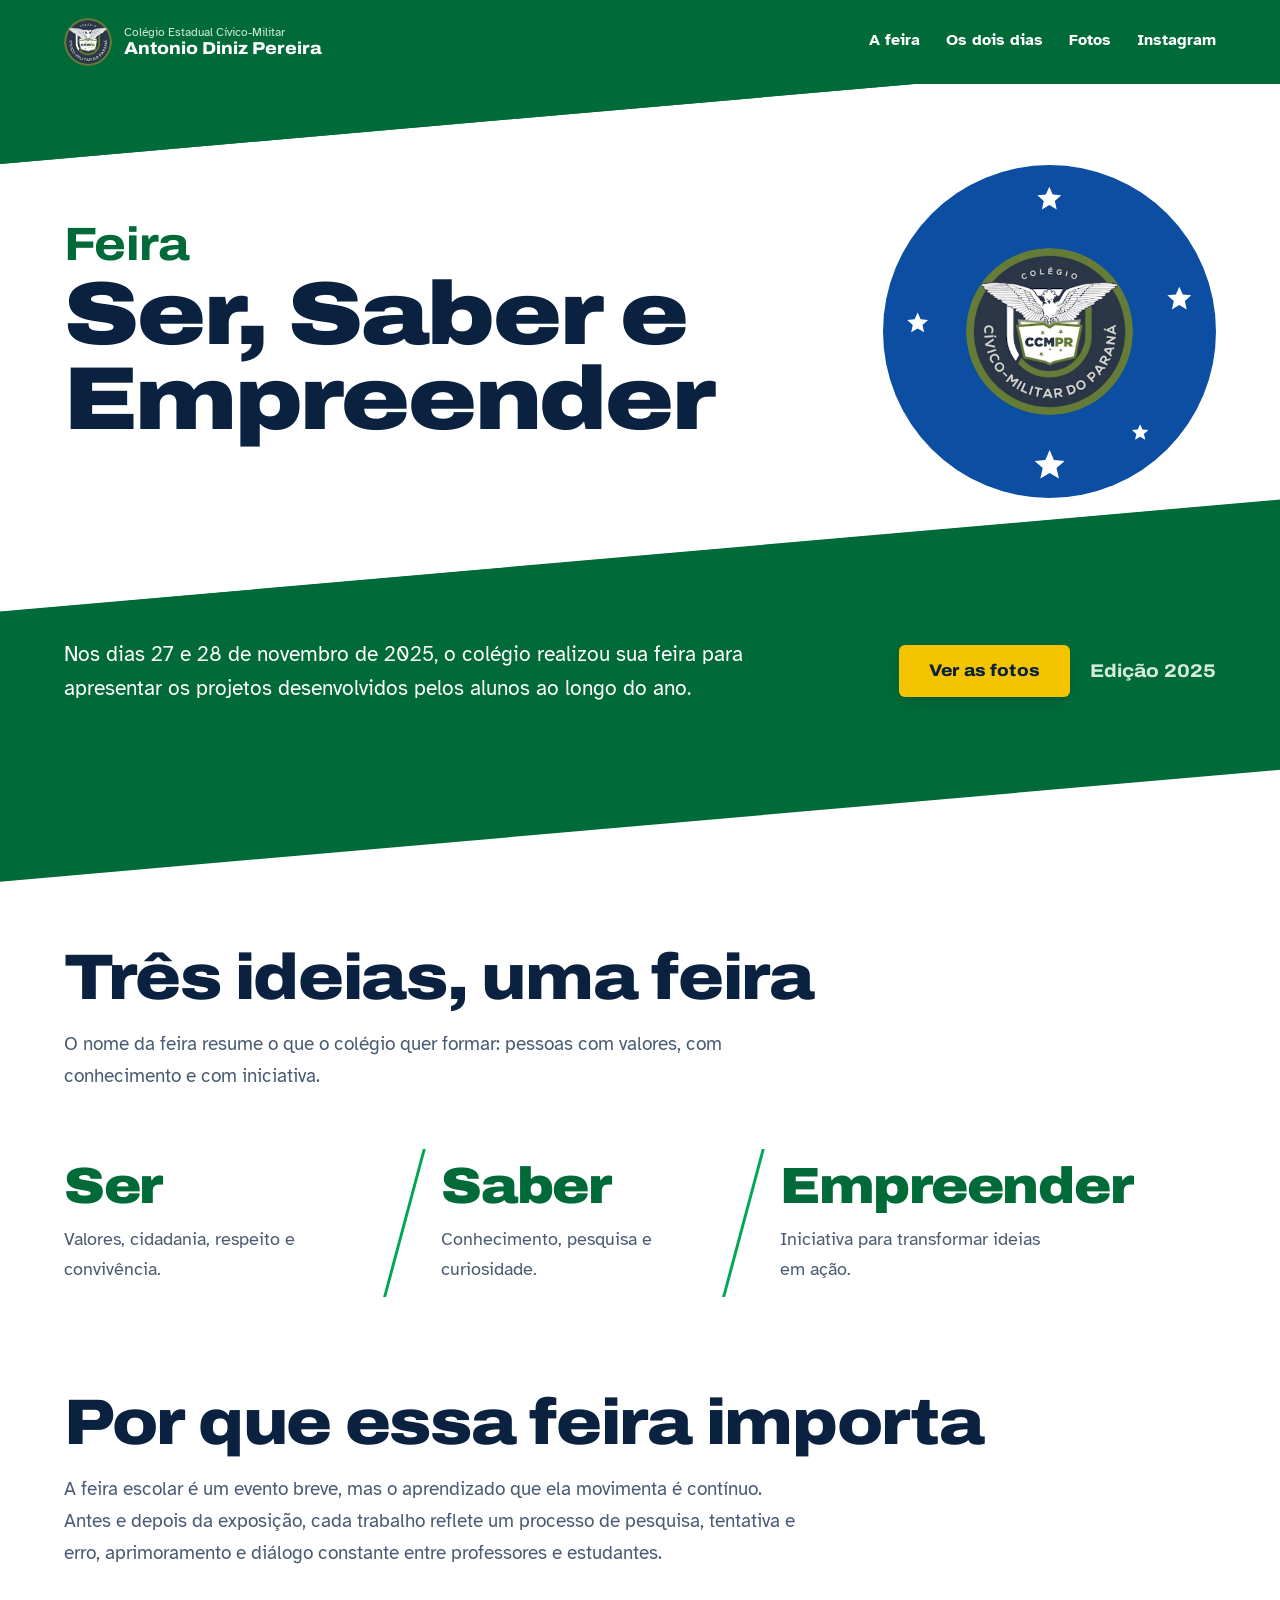
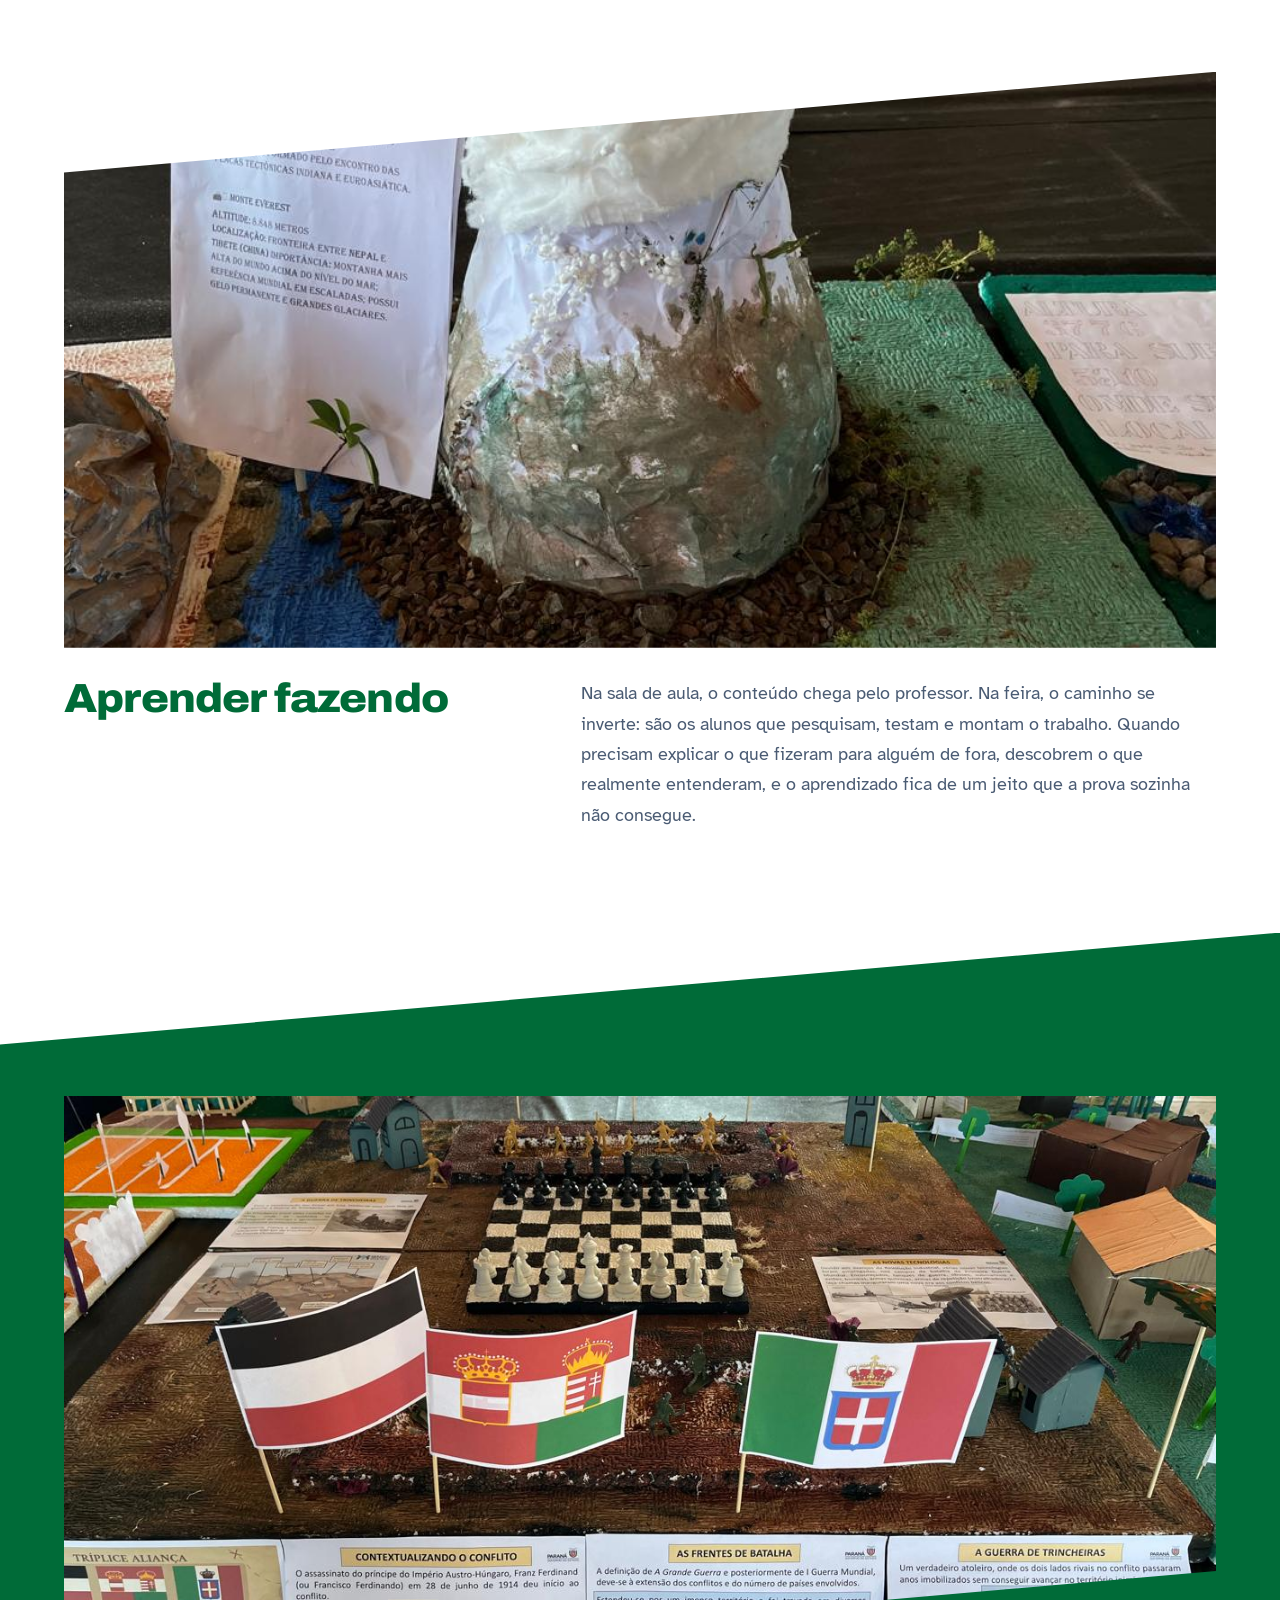
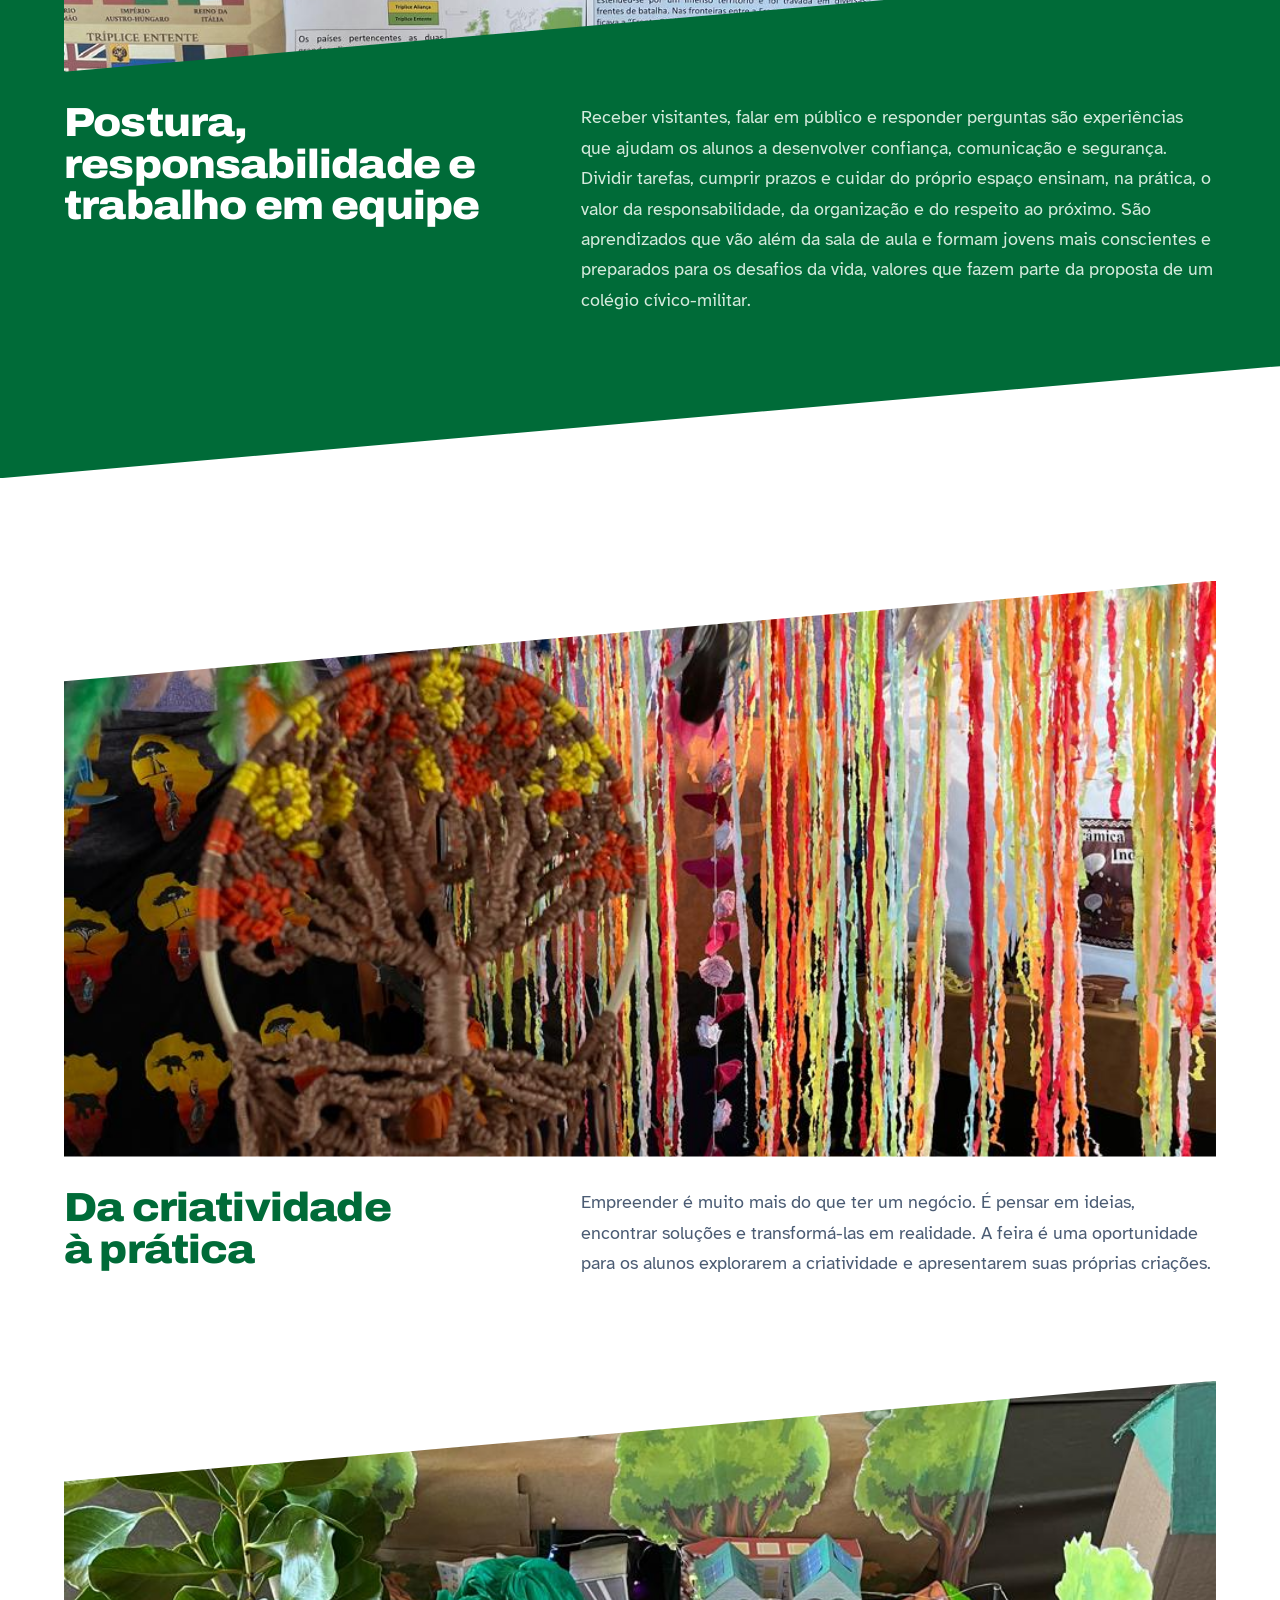
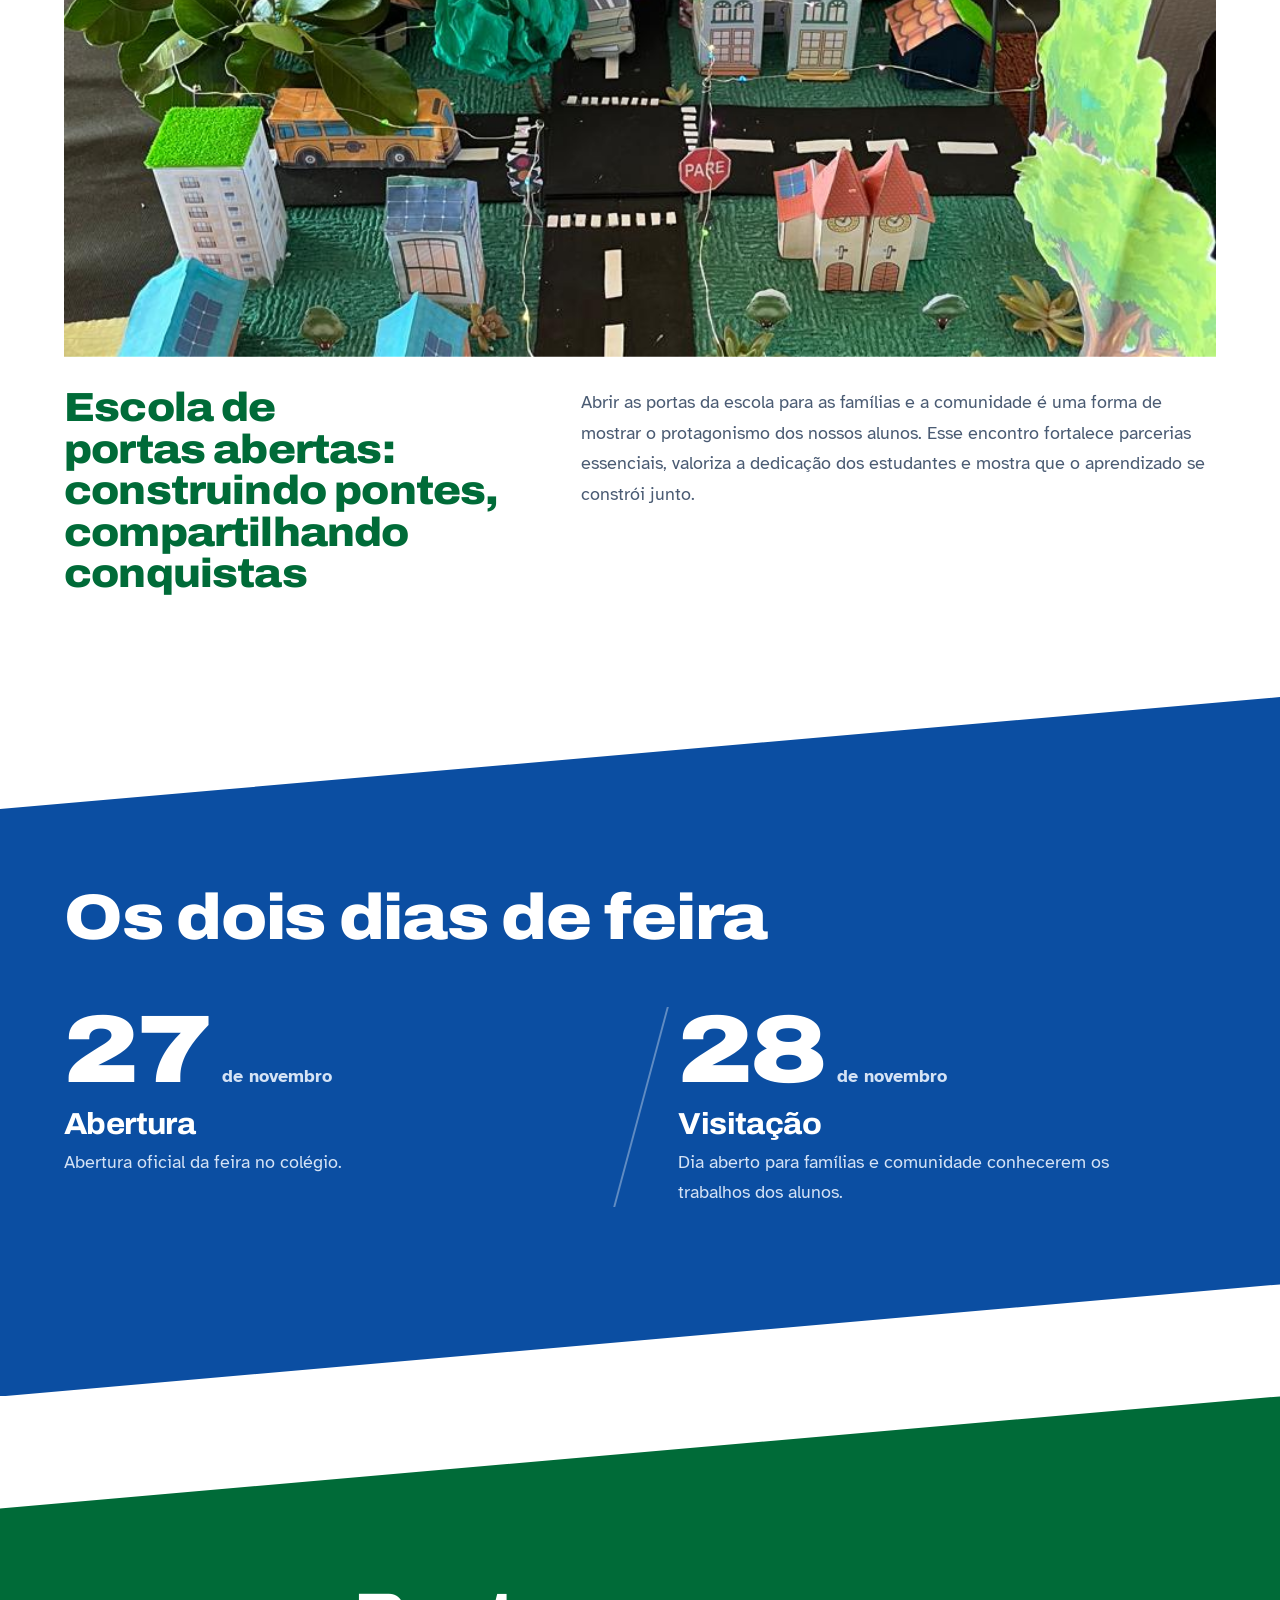
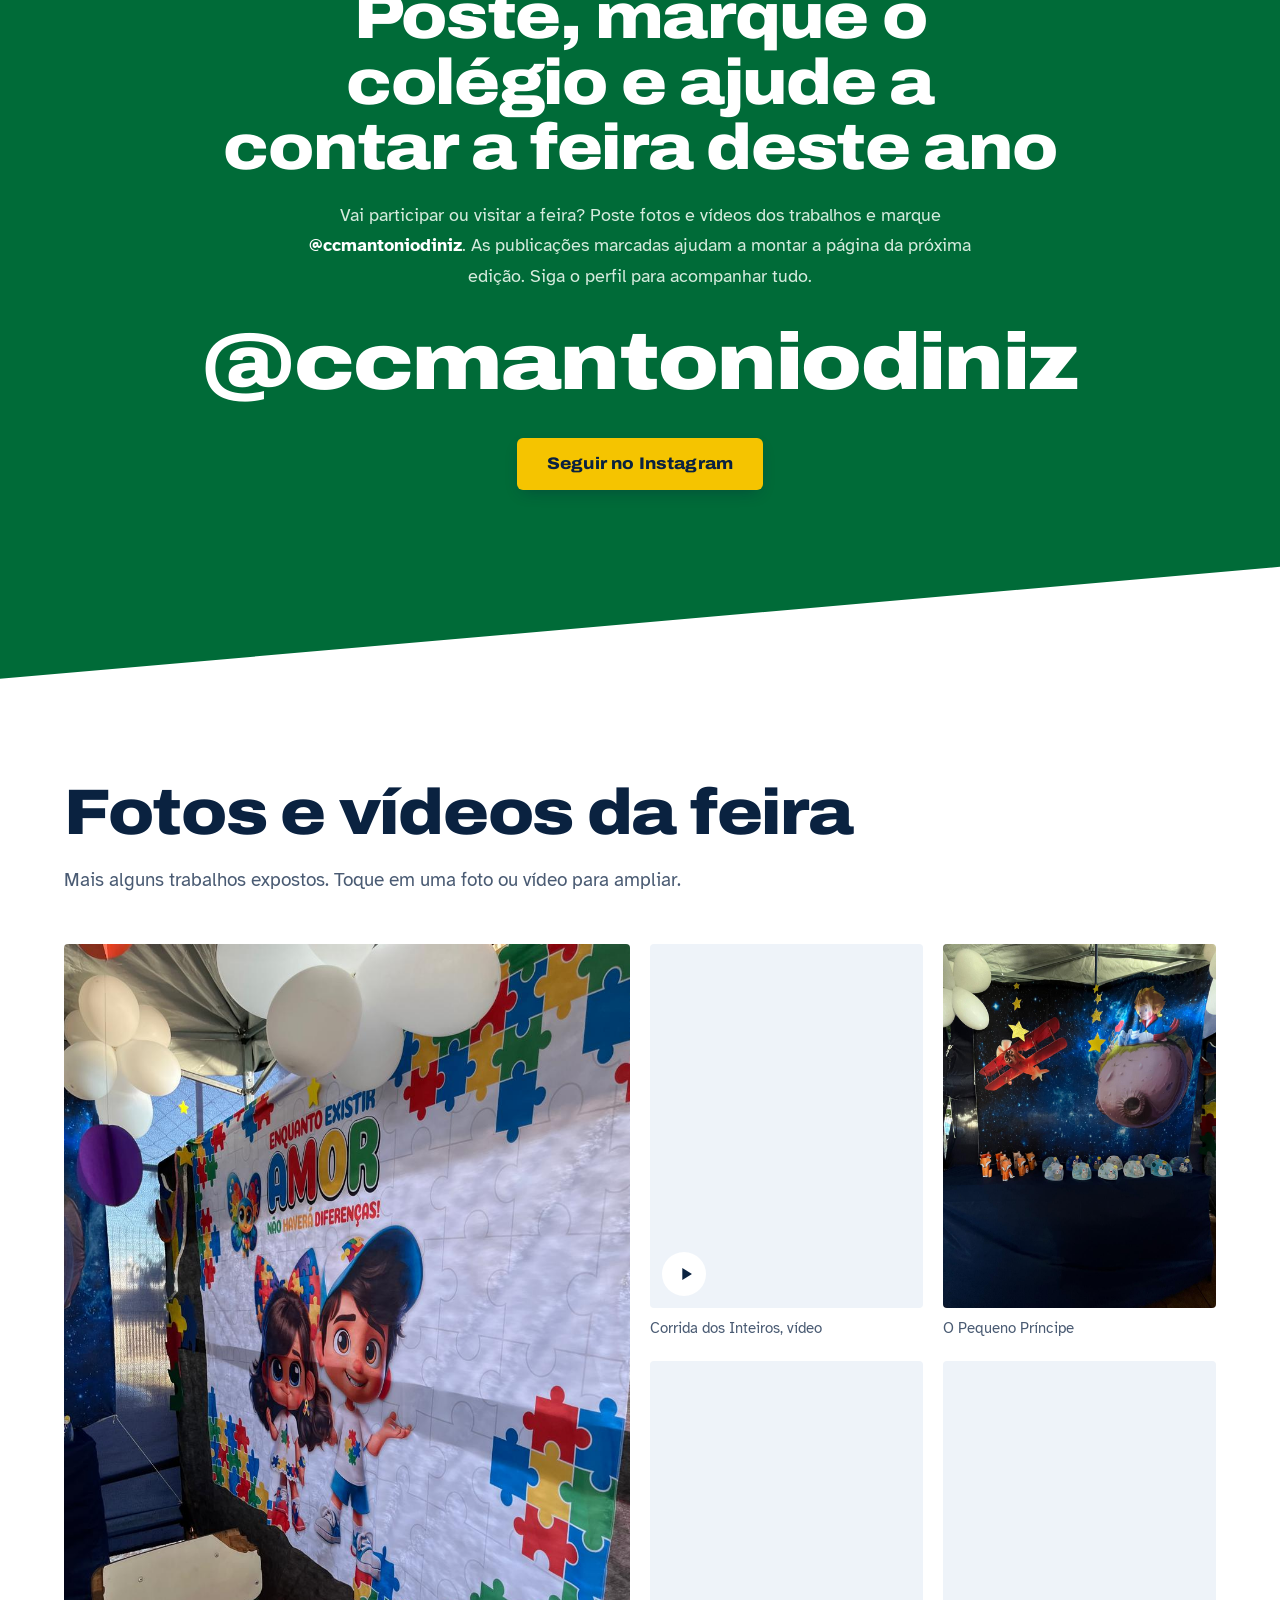
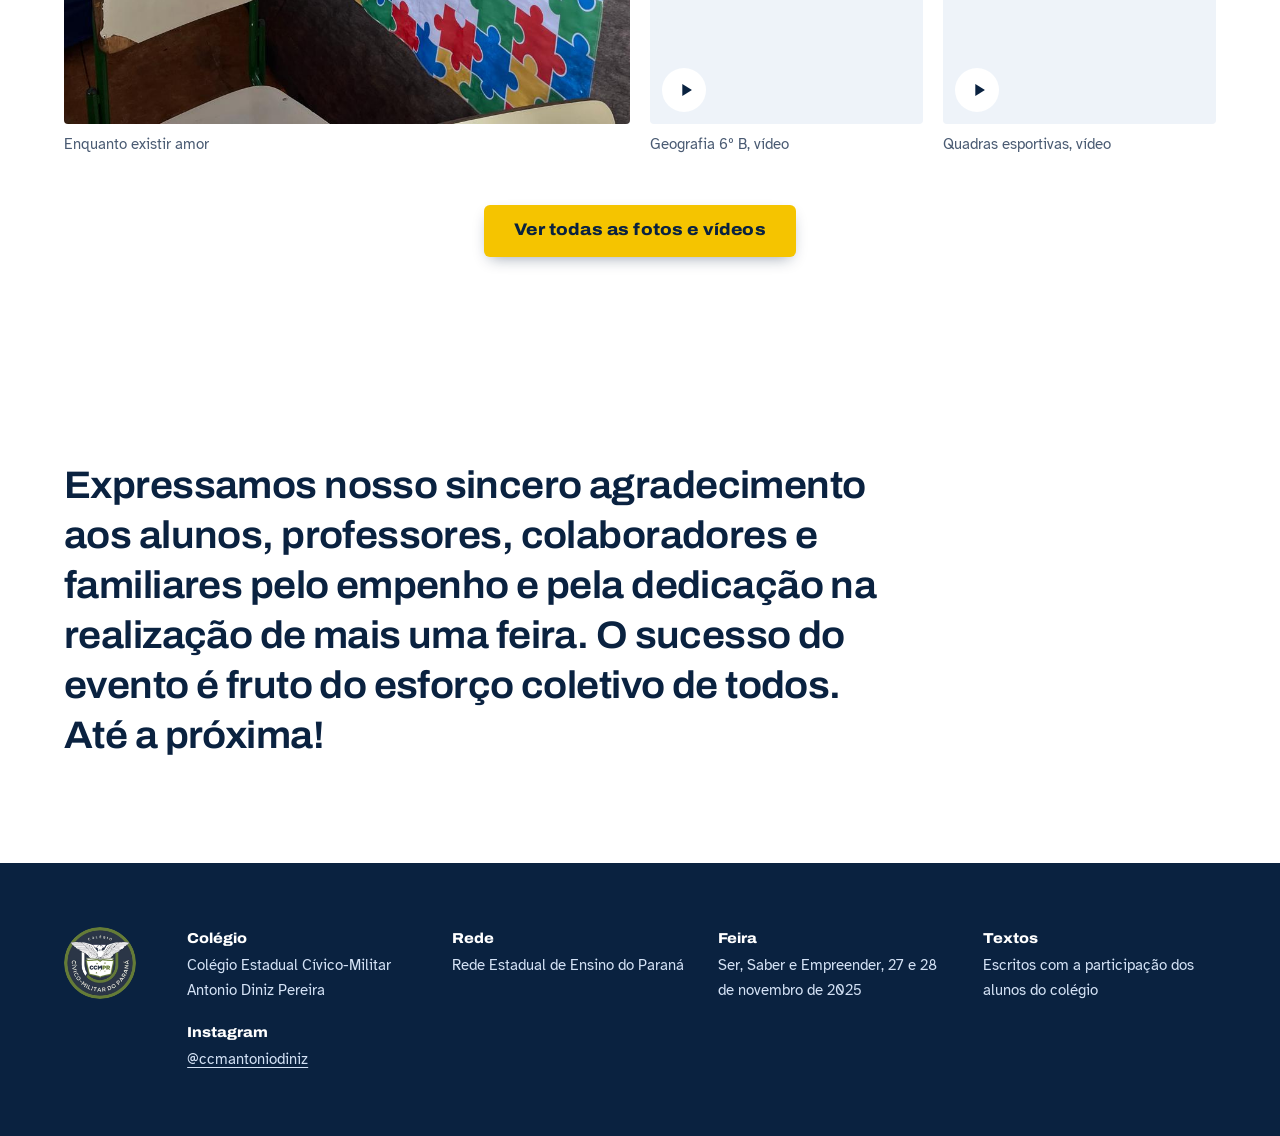
==== commit 880a449f: "Adiciona página com todas as fotos e vídeos da feira - Nova página galeria.html com as 12 fotos e 25" ====
--- a/index.html
+++ b/index.html
@@ -144,6 +144,9 @@
         <li><button type="button"><video src="fotos/video-geografia-6b.mp4#t=0.5" muted loop playsinline preload="metadata" aria-label="Vídeo da maquete do trabalho de Geografia do 6º ano B"></video><svg class="icone-play" viewBox="0 0 24 24" aria-hidden="true"><use href="#play"/></svg></button><span class="legenda">Geografia 6º B, vídeo</span></li>
         <li><button type="button"><video src="fotos/video-quadras.mp4#t=0.5" muted loop playsinline preload="metadata" aria-label="Vídeo das maquetes de quadras esportivas"></video><svg class="icone-play" viewBox="0 0 24 24" aria-hidden="true"><use href="#play"/></svg></button><span class="legenda">Quadras esportivas, vídeo</span></li>
       </ul>
+      <div class="ver-mais">
+        <a class="botao" href="galeria.html">Ver todas as fotos e vídeos</a>
+      </div>
     </section>
 
     <!-- Agradecimento -->
--- a/style.css
+++ b/style.css
@@ -273,6 +273,43 @@
 .galeria.revelada .midias li:nth-child(3) { transition-delay: .2s; }
 .galeria.revelada .midias li:nth-child(n+4) { transition-delay: .3s; }
 
+.ver-mais { margin-top: clamp(28px, 4vw, 48px); display: flex; justify-content: center; }
+
+/* ---------- Página com todas as fotos e vídeos ---------- */
+.acervo-topo {
+  padding: clamp(32px, 5vw, 64px) var(--gutter) calc(var(--corte) + clamp(32px, 4vw, 56px));
+  background: var(--verde); color: var(--branco);
+  clip-path: polygon(0 0, 100% 0, 100% calc(100% - var(--corte)), 0 100%);
+}
+.acervo-topo > * { max-width: var(--largura); margin-left: auto; margin-right: auto; }
+.acervo-topo h1 {
+  margin-top: 18px;
+  font-size: clamp(2.4rem, 1.2rem + 5vw, 5.4rem); font-weight: 900; font-stretch: 116%; letter-spacing: -.025em;
+}
+.acervo-topo p { margin-top: 16px; color: var(--verde-tinta); padding-right: max(0px, calc(100% - 60ch)); }
+.acervo-topo .voltar { display: block; width: fit-content; margin-left: max(0px, calc(50% - var(--largura) / 2)); font-weight: 700; color: var(--verde-tinta); }
+.acervo-topo .voltar:hover { color: var(--branco); }
+.acervo { padding-top: clamp(24px, 3vw, 40px); }
+
+.filtro { display: flex; flex-wrap: wrap; gap: 8px; }
+.filtro button {
+  min-height: 48px; padding: 0 20px; border: 2px solid var(--verde); border-radius: 6px; cursor: pointer;
+  background: var(--branco); color: var(--verde);
+  font: 800 1rem var(--display); font-stretch: 108%;
+  transition: background .2s, color .2s;
+}
+.filtro button:hover { background: #E6F2EA; }
+.filtro button[aria-pressed="true"] { background: var(--verde); color: var(--branco); }
+
+/* Mosaico: cada foto mantém sua proporção */
+.mosaico { display: block; columns: 4 220px; column-gap: clamp(12px, 1.6vw, 22px); }
+.mosaico li { display: block; break-inside: avoid; margin-bottom: clamp(16px, 2vw, 26px); }
+.mosaico li[hidden] { display: none; }
+.mosaico button { aspect-ratio: auto; height: auto; }
+.mosaico img { height: auto; }
+.mosaico li[data-tipo="video"] button { aspect-ratio: 9 / 16; }
+.mosaico .legenda { display: block; margin-top: 8px; }
+
 /* ---------- Instagram (campo verde) ---------- */
 .instagram {
   padding: calc(var(--corte) + clamp(40px, 6vw, 80px)) var(--gutter);
@@ -359,6 +396,10 @@
   .dias-lista { grid-template-columns: minmax(0, 1fr); }
   .dias-lista li + li::before { left: 0; right: 0; top: calc(clamp(32px, 6vw, 96px) / -2); bottom: auto; width: auto; height: 2px; transform: skewY(calc(var(--angulo) * -1)); }
   .rodape { grid-template-columns: minmax(0, 1fr); }
+  .mosaico { columns: 2; column-gap: 10px; }
+  .mosaico li { margin-bottom: 14px; }
+  .mosaico .legenda { font-size: .85rem; }
+  .icone-play { width: 36px; height: 36px; padding: 9px 7px 9px 11px; left: 8px; bottom: 8px; }
   .ig-perfil { font-stretch: 100%; }
   .amp-ant, .amp-prox { top: auto; bottom: 20px; transform: none; }
   .amp-ant { left: calc(50% - 64px); }
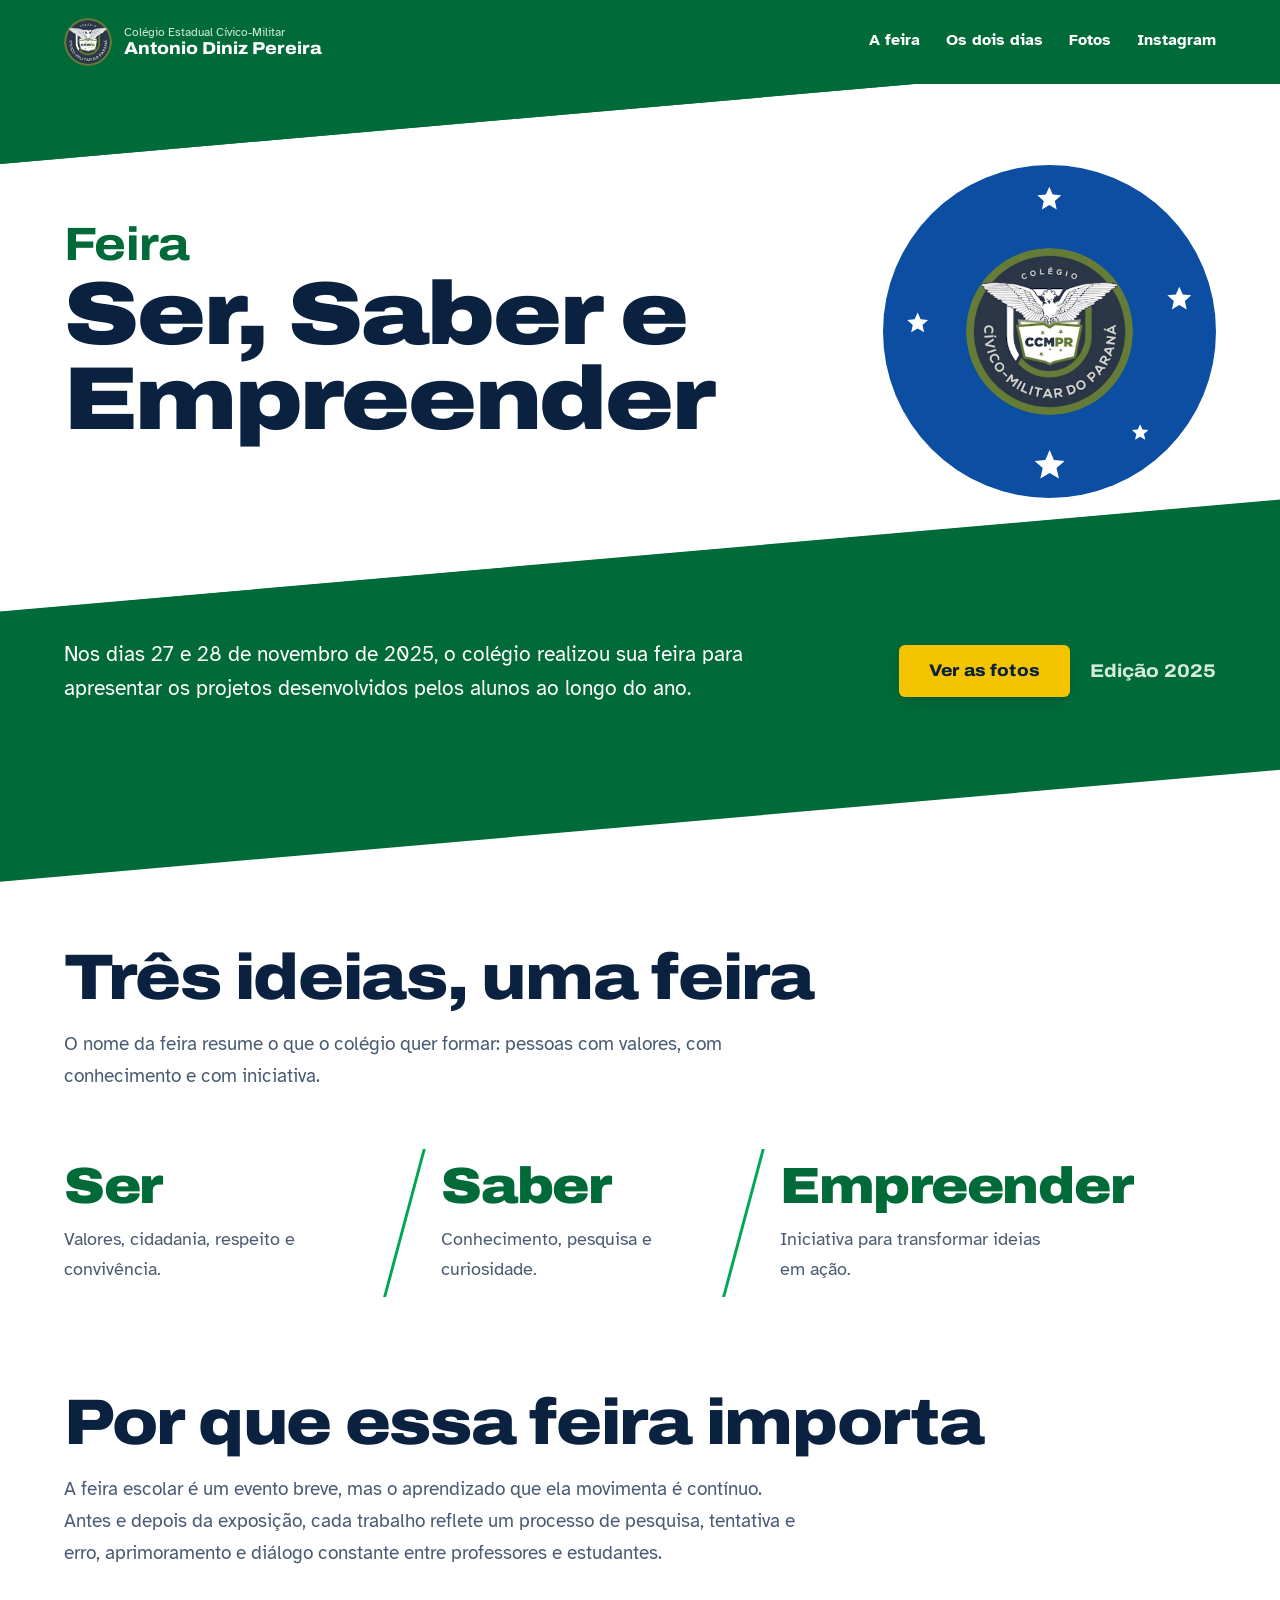
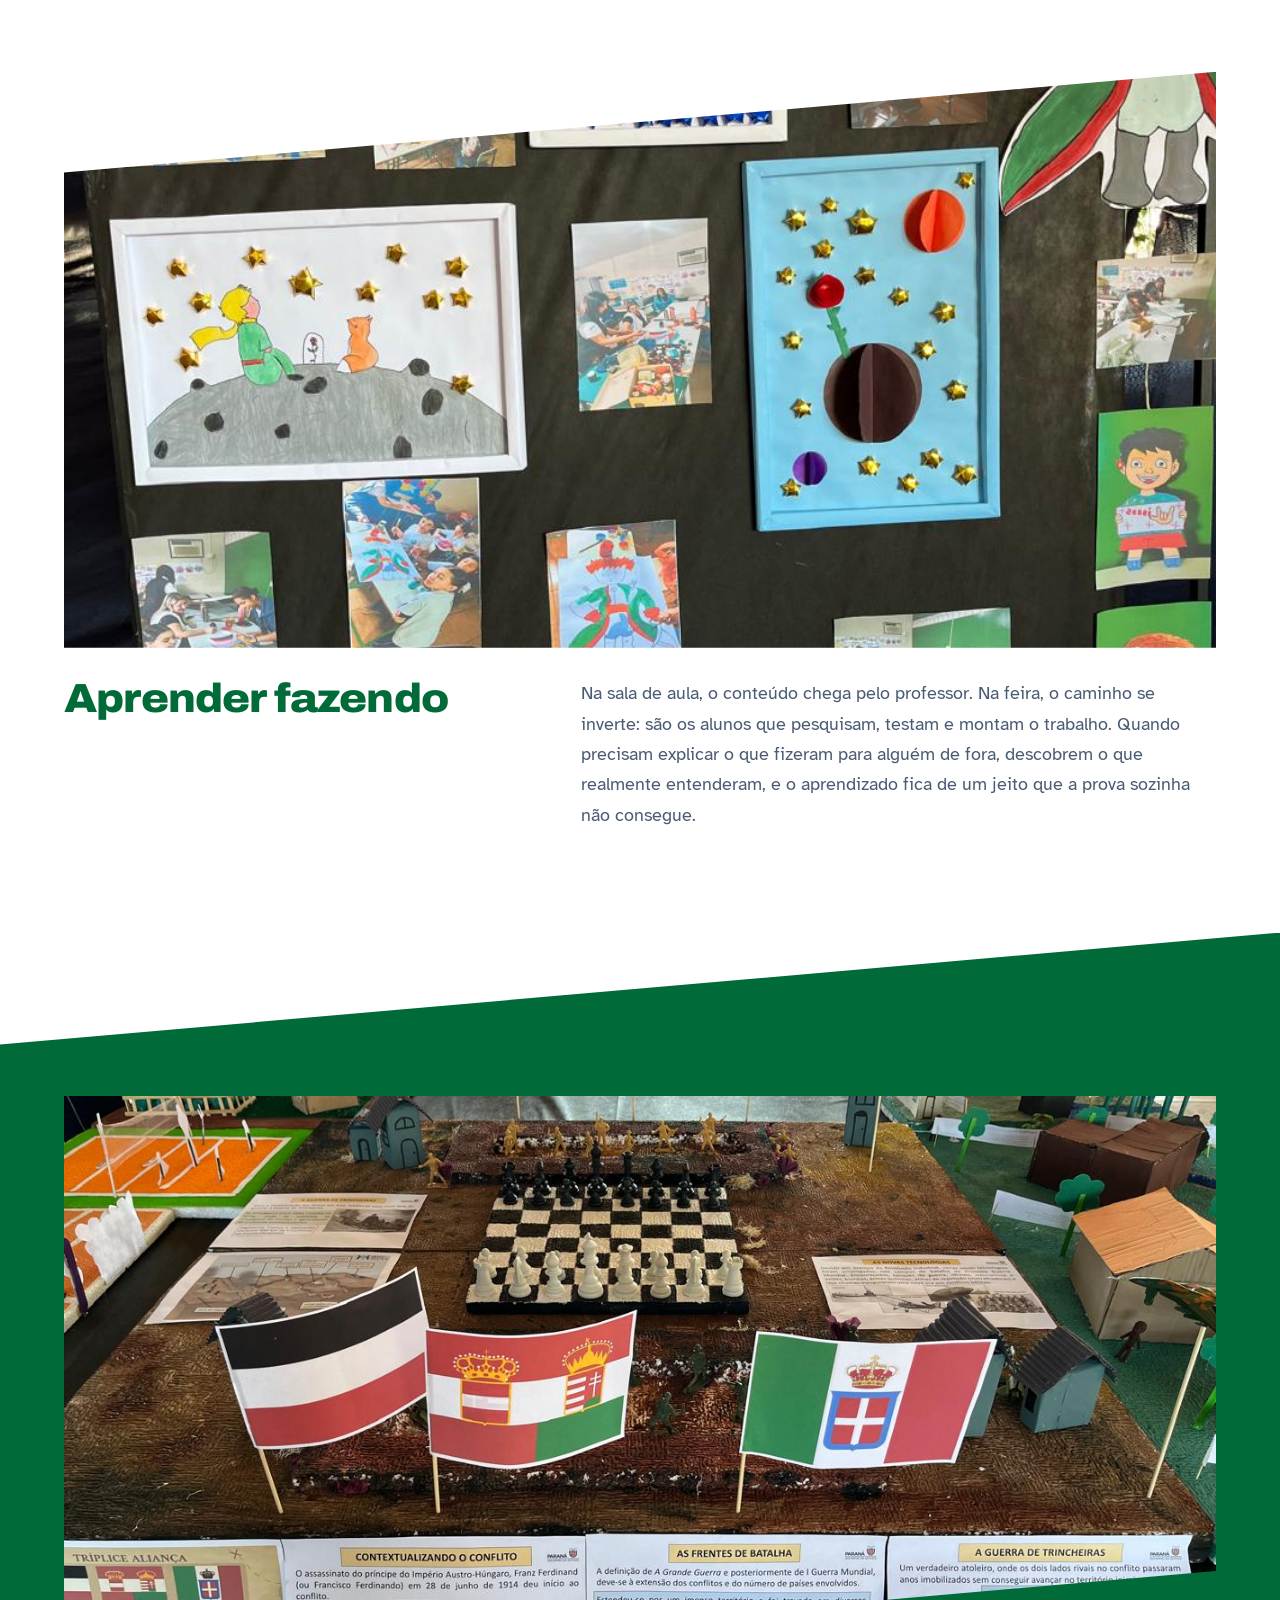
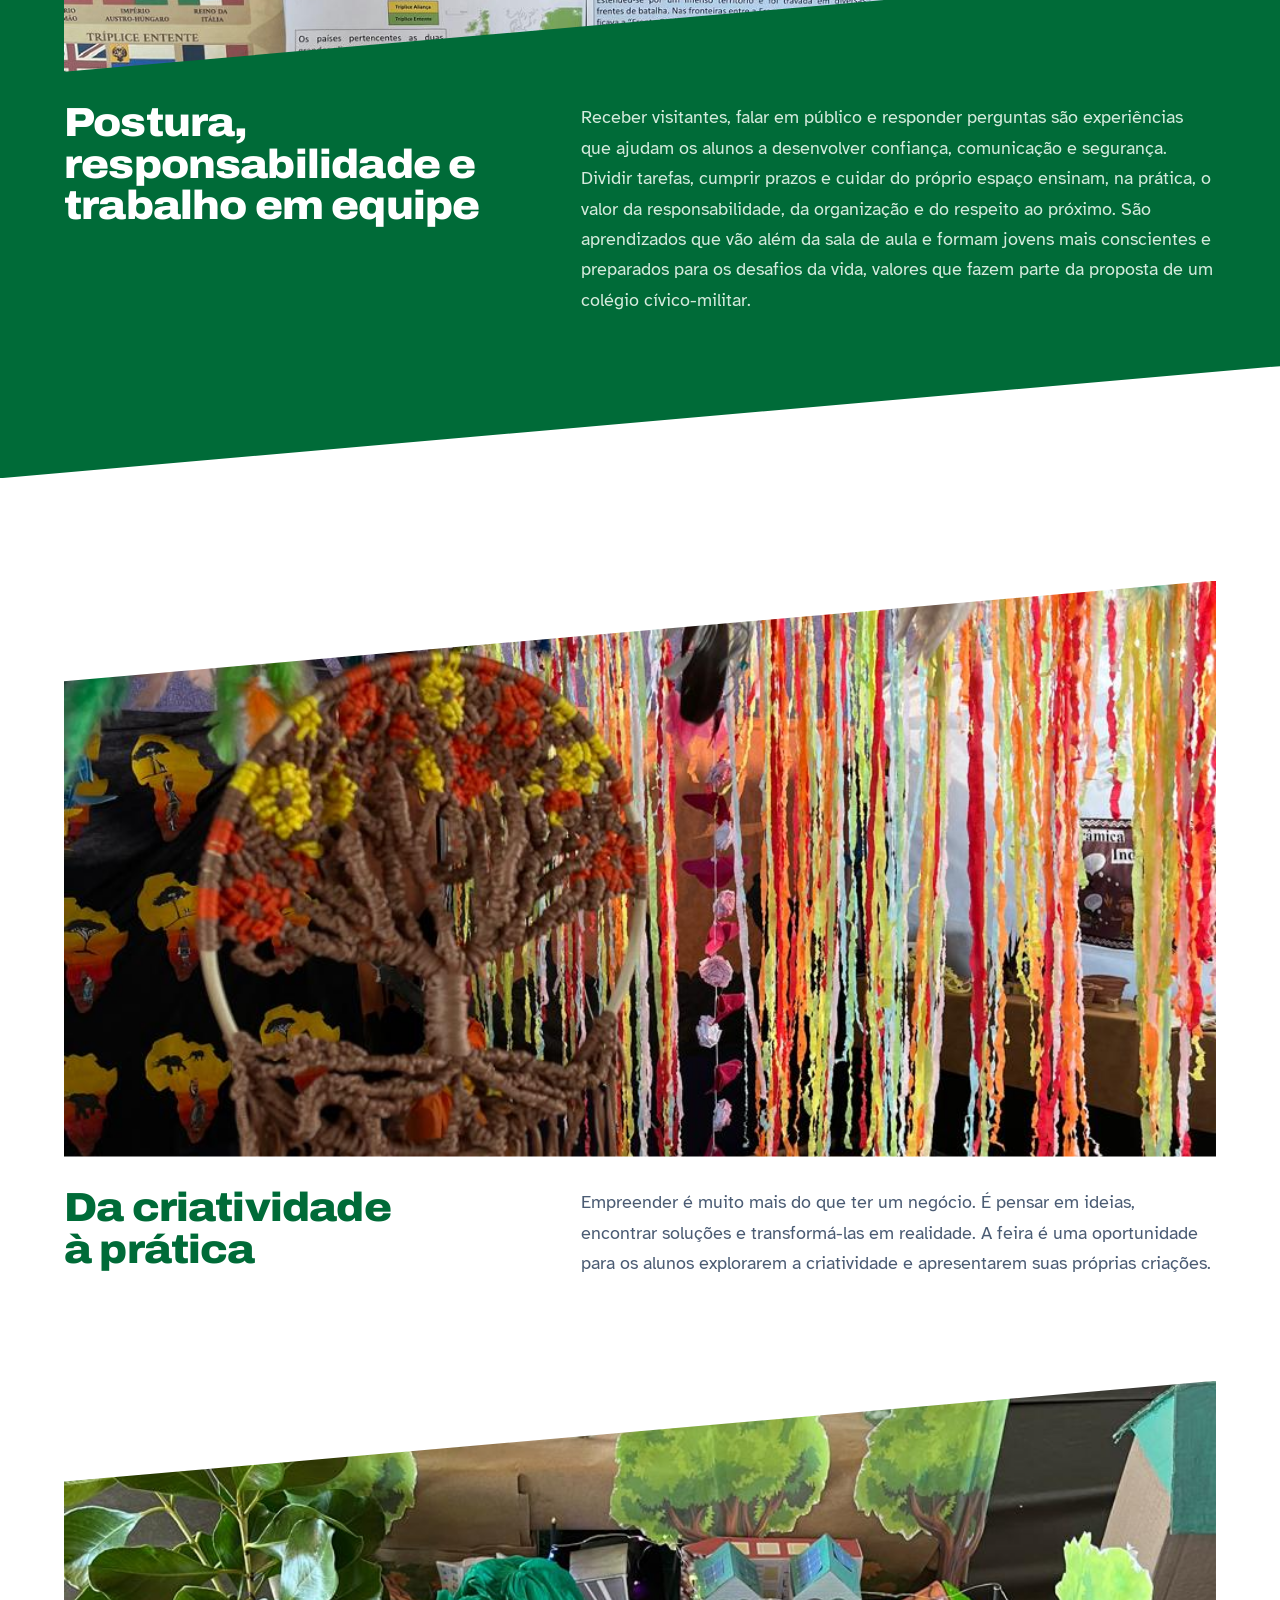
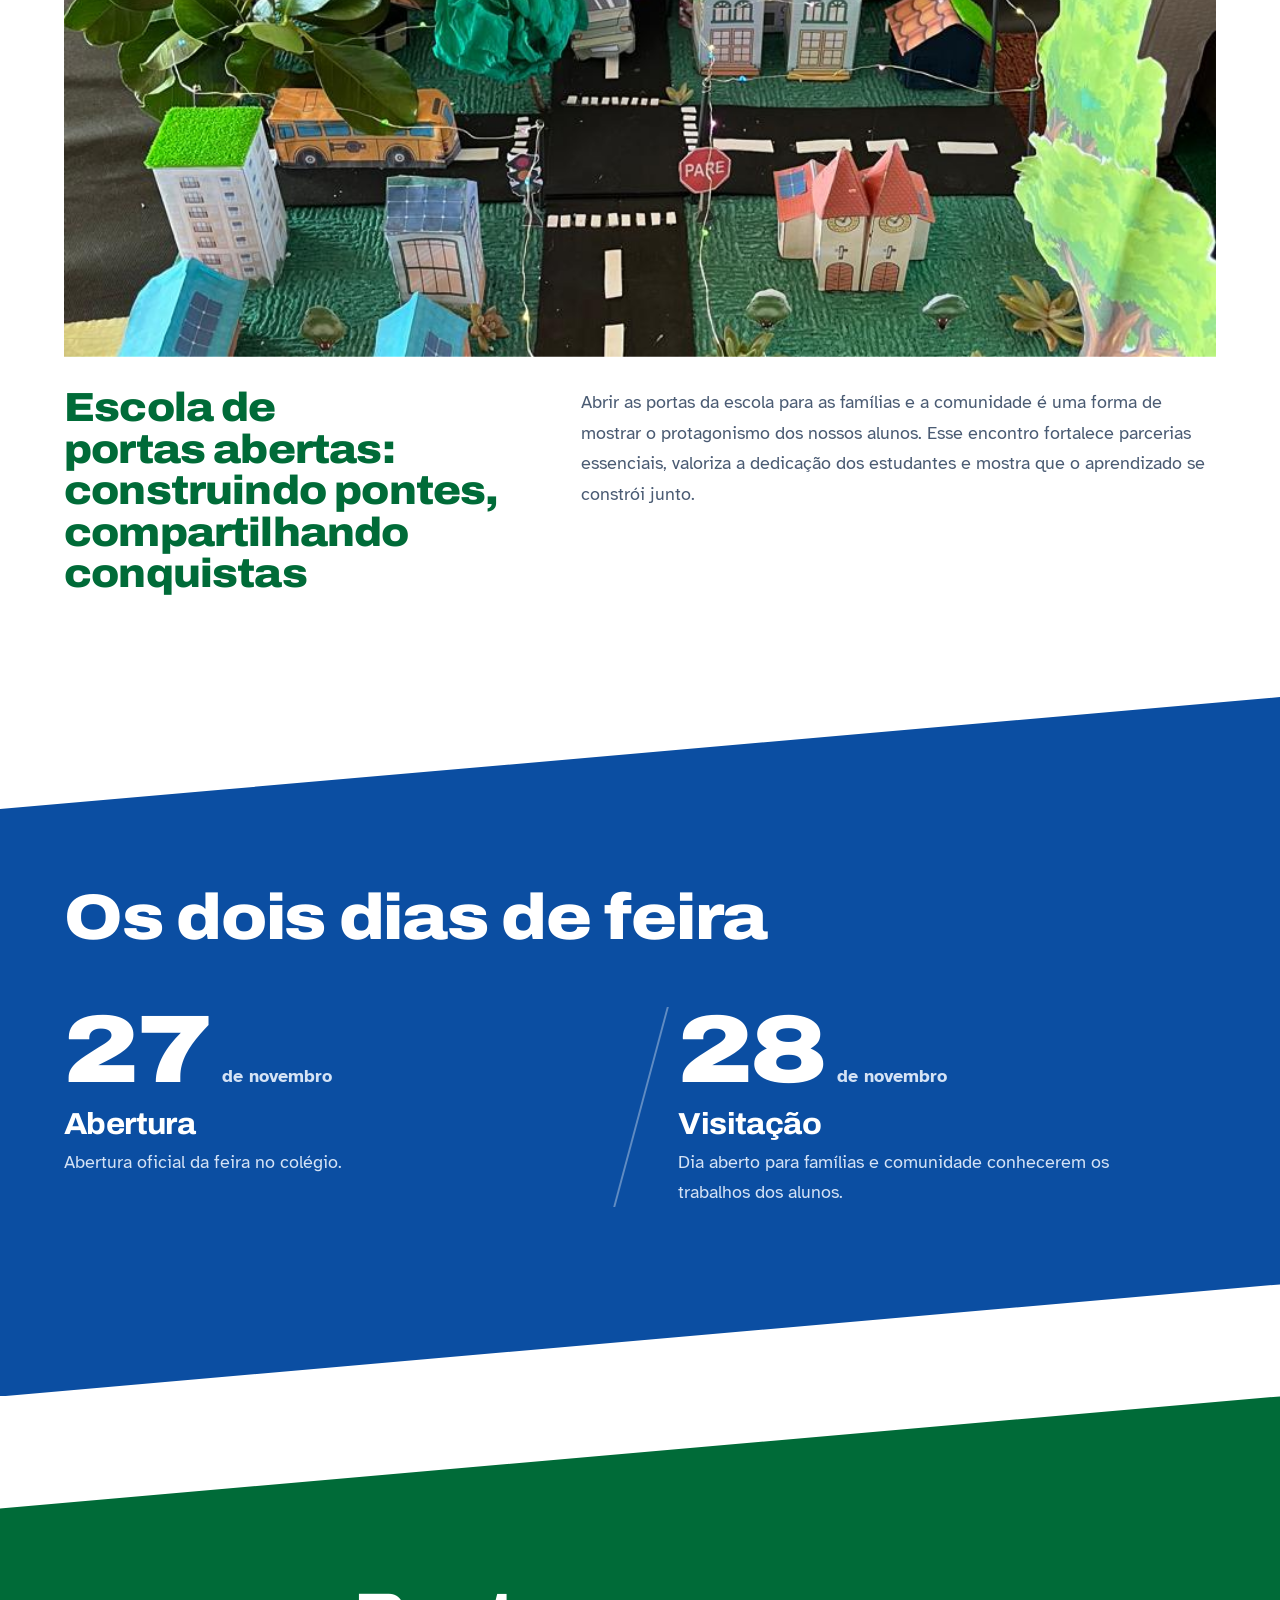
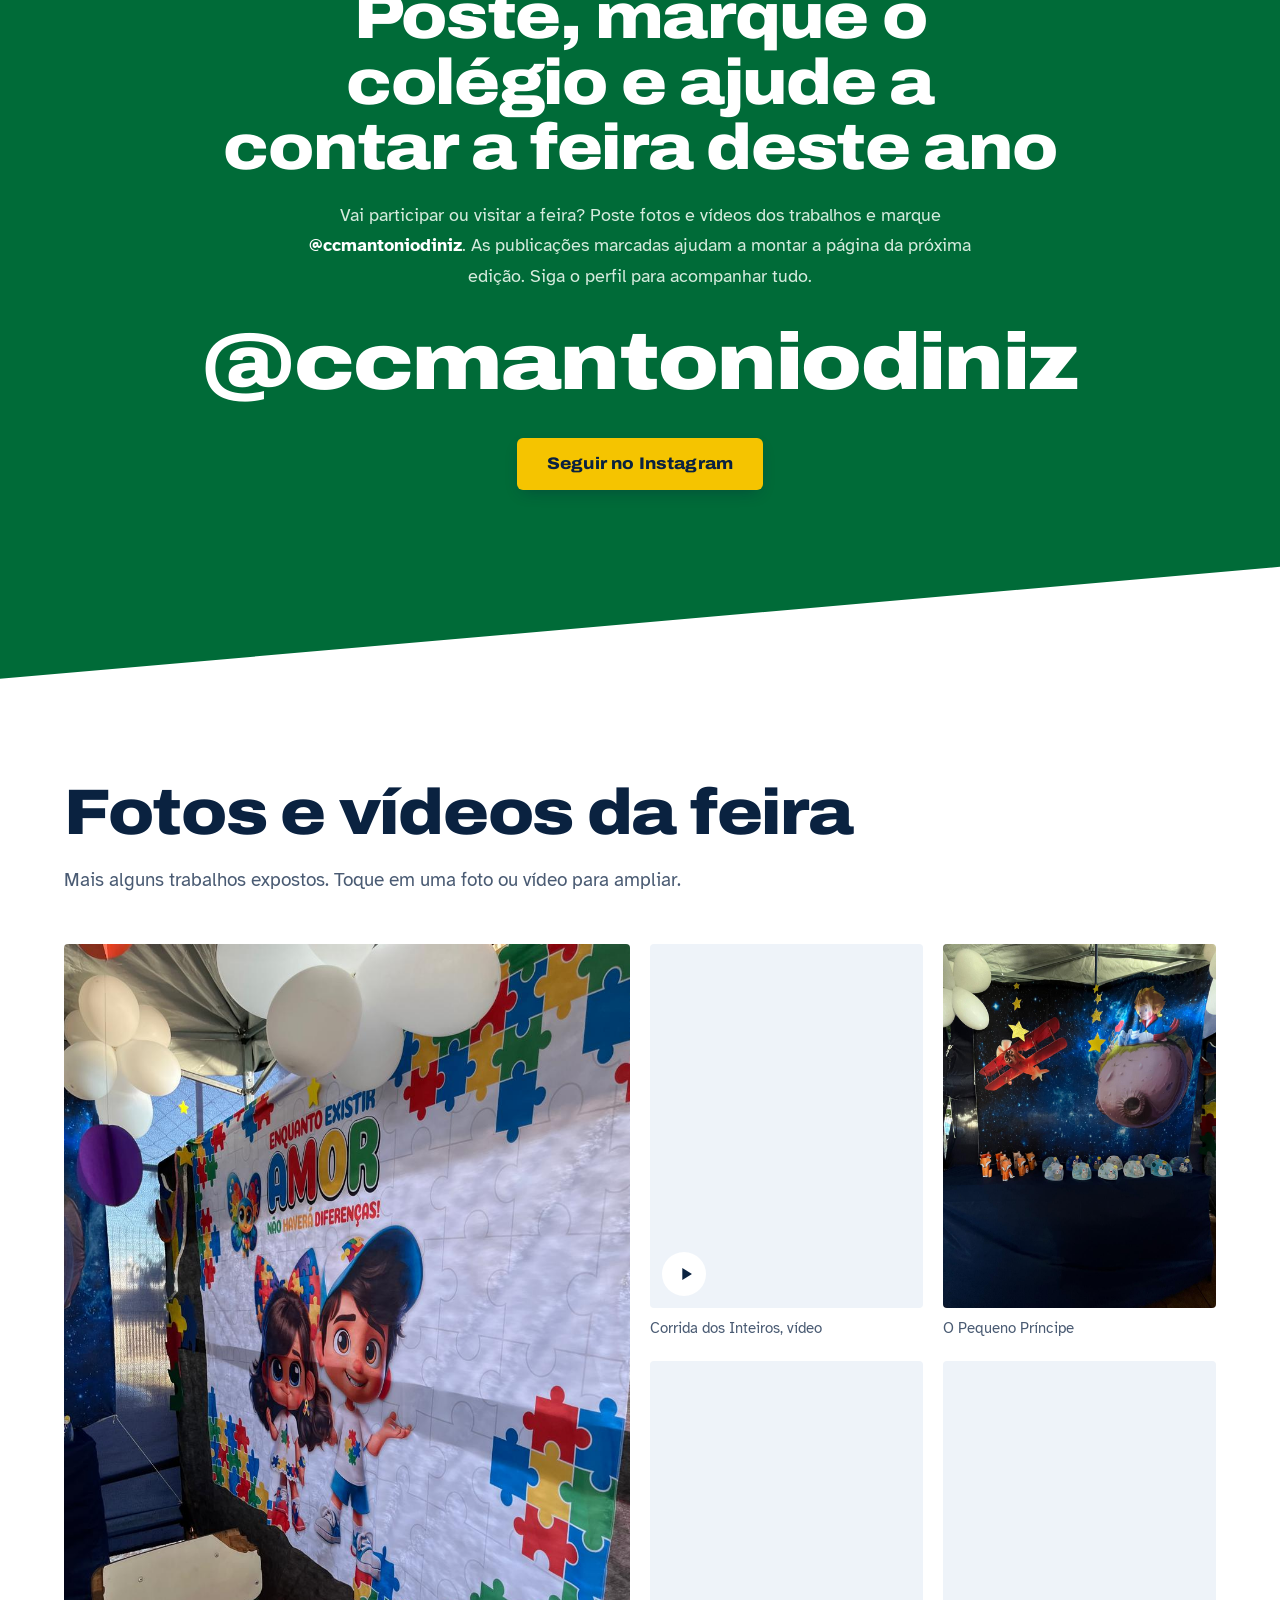
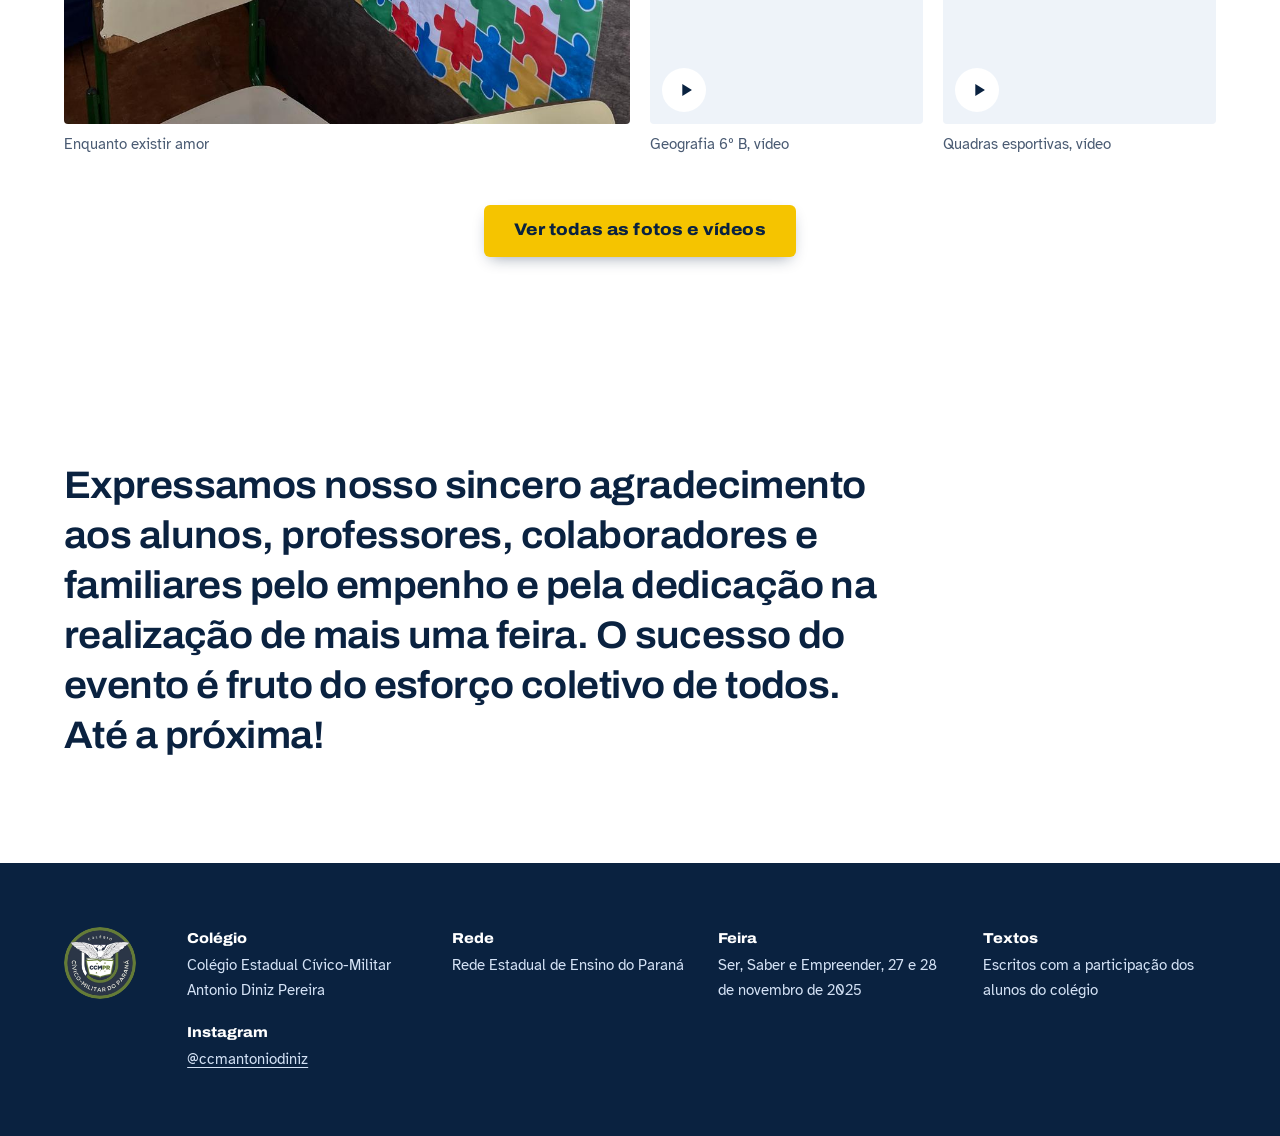
==== commit 6ab7102a: "Troca a foto do texto "Aprender fazendo" pelo painel com fotos dos alunos Co-Authored-By: Claude Opu" ====
--- a/index.html
+++ b/index.html
@@ -82,7 +82,7 @@
       <p class="intro">A feira escolar é um evento breve, mas o aprendizado que ela movimenta é contínuo. Antes e depois da exposição, cada trabalho reflete um processo de pesquisa, tentativa e erro, aprimoramento e diálogo constante entre professores e estudantes.</p>
 
       <article class="relato">
-        <figure class="placa"><img src="fotos/maquete-montanha.jpg" alt="Maquete de geografia com montanha de papel alumínio e algodão, rio e vegetação" width="960" height="1280" loading="lazy"></figure>
+        <figure class="placa"><img src="fotos/painel-fotos-alunos.jpg" alt="Painel com desenhos de O Pequeno Príncipe e fotos dos alunos fazendo os trabalhos em sala" width="960" height="1280" loading="lazy"></figure>
         <h3>Aprender fazendo</h3>
         <p>Na sala de aula, o conteúdo chega pelo professor. Na feira, o caminho se inverte: são os alunos que pesquisam, testam e montam o trabalho. Quando precisam explicar o que fizeram para alguém de fora, descobrem o que realmente entenderam, e o aprendizado fica de um jeito que a prova sozinha não consegue.</p>
       </article>
